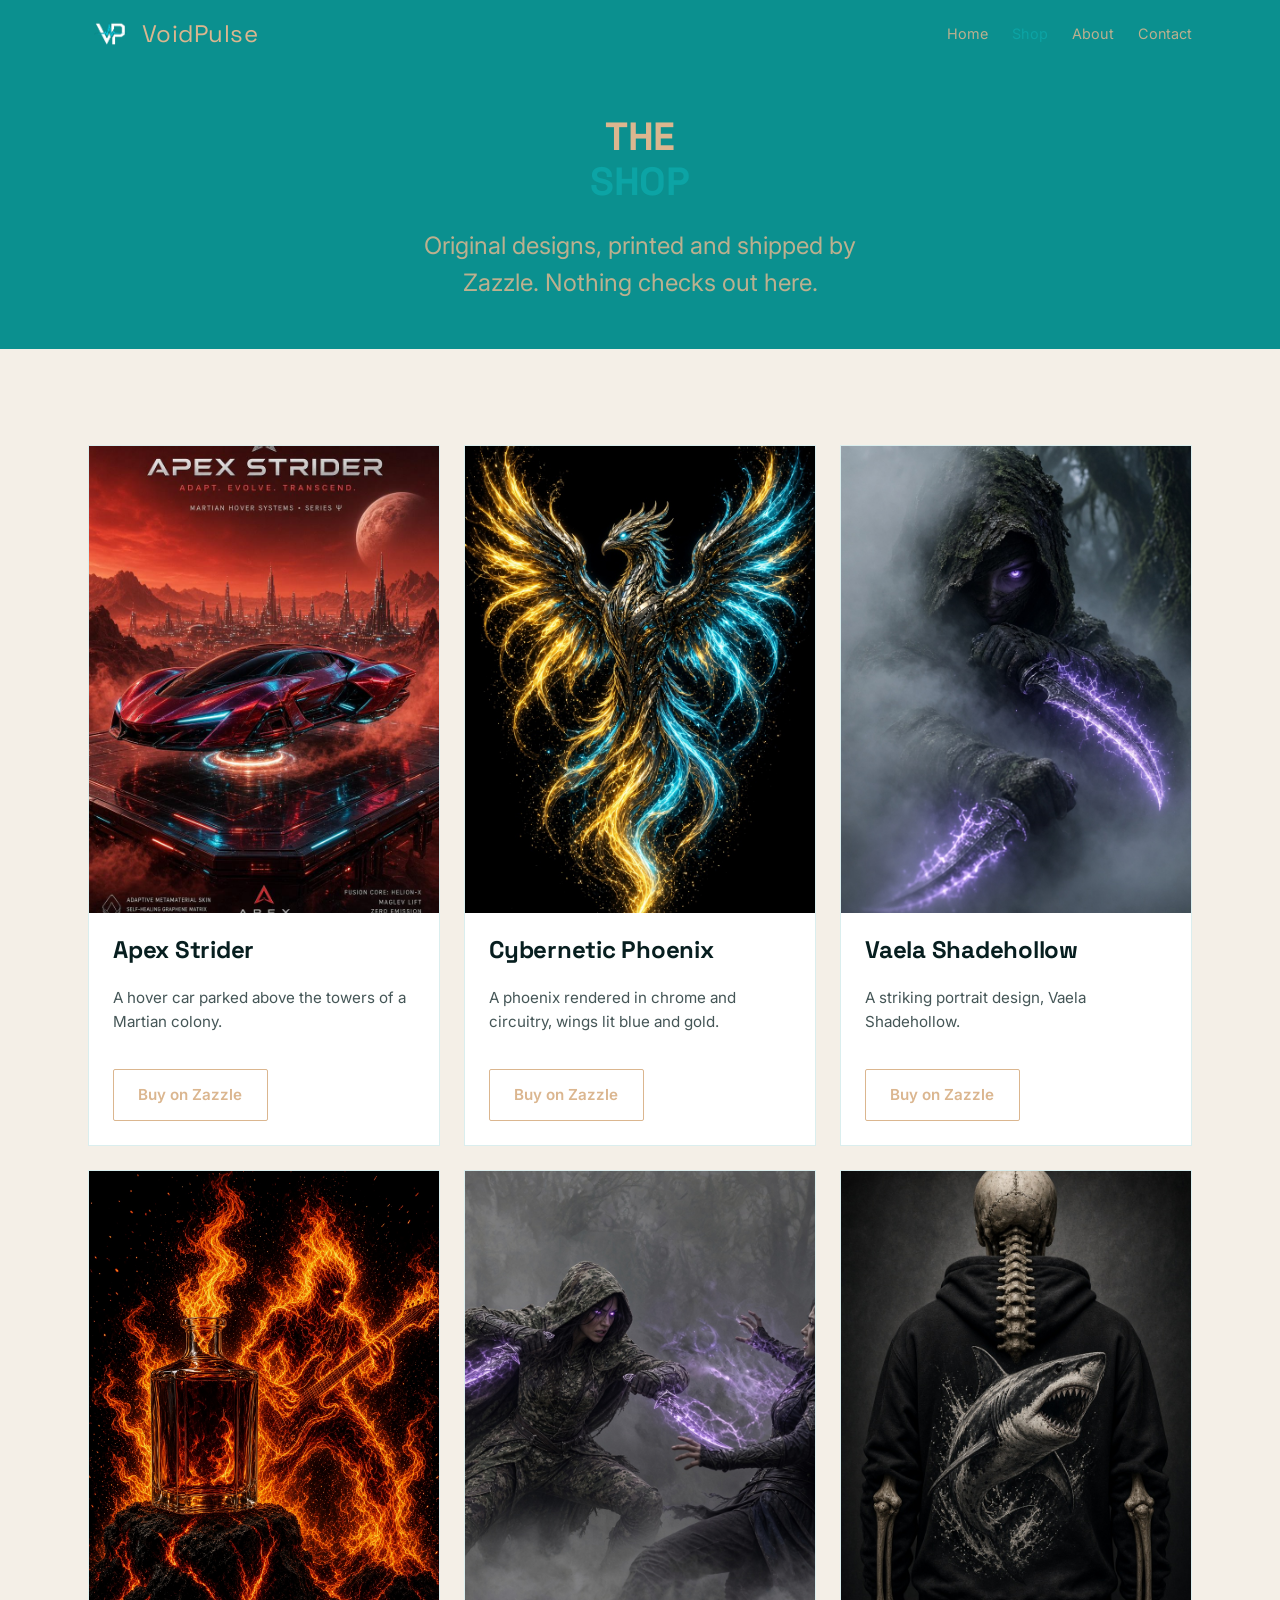
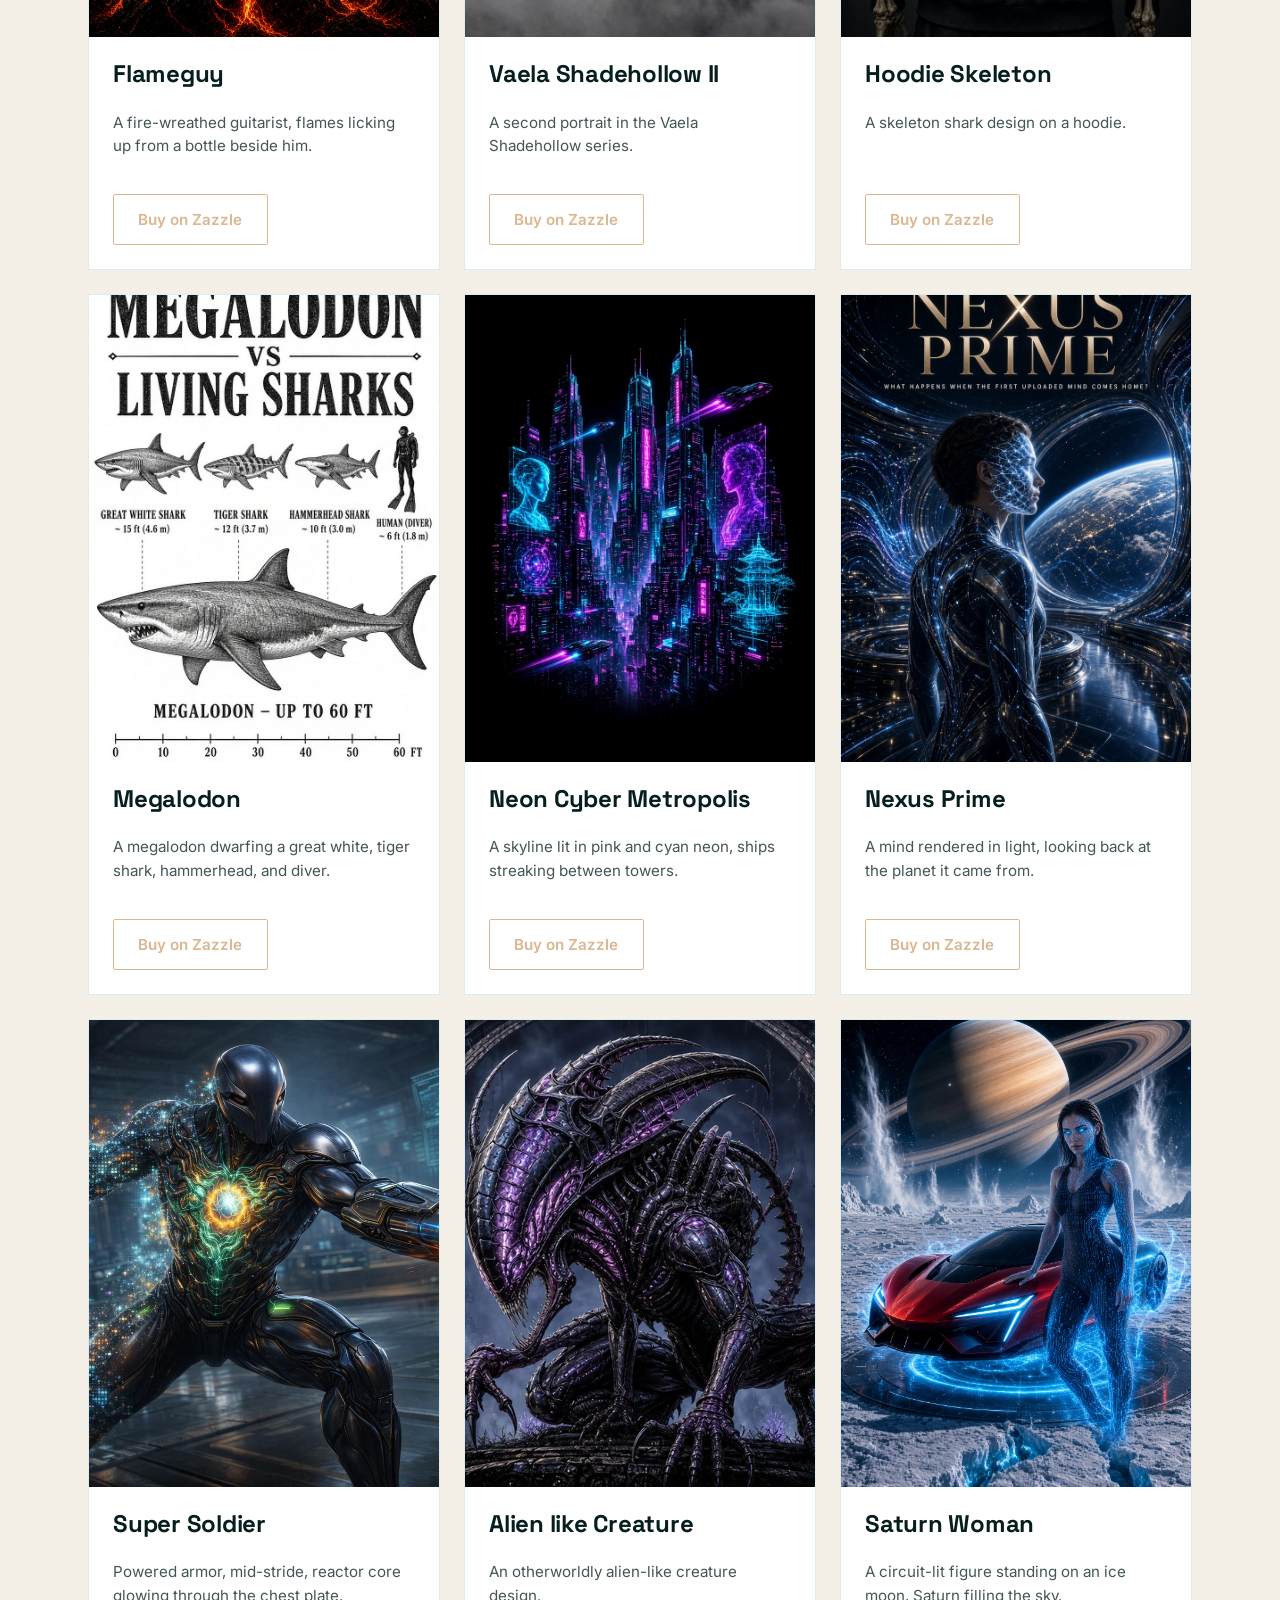
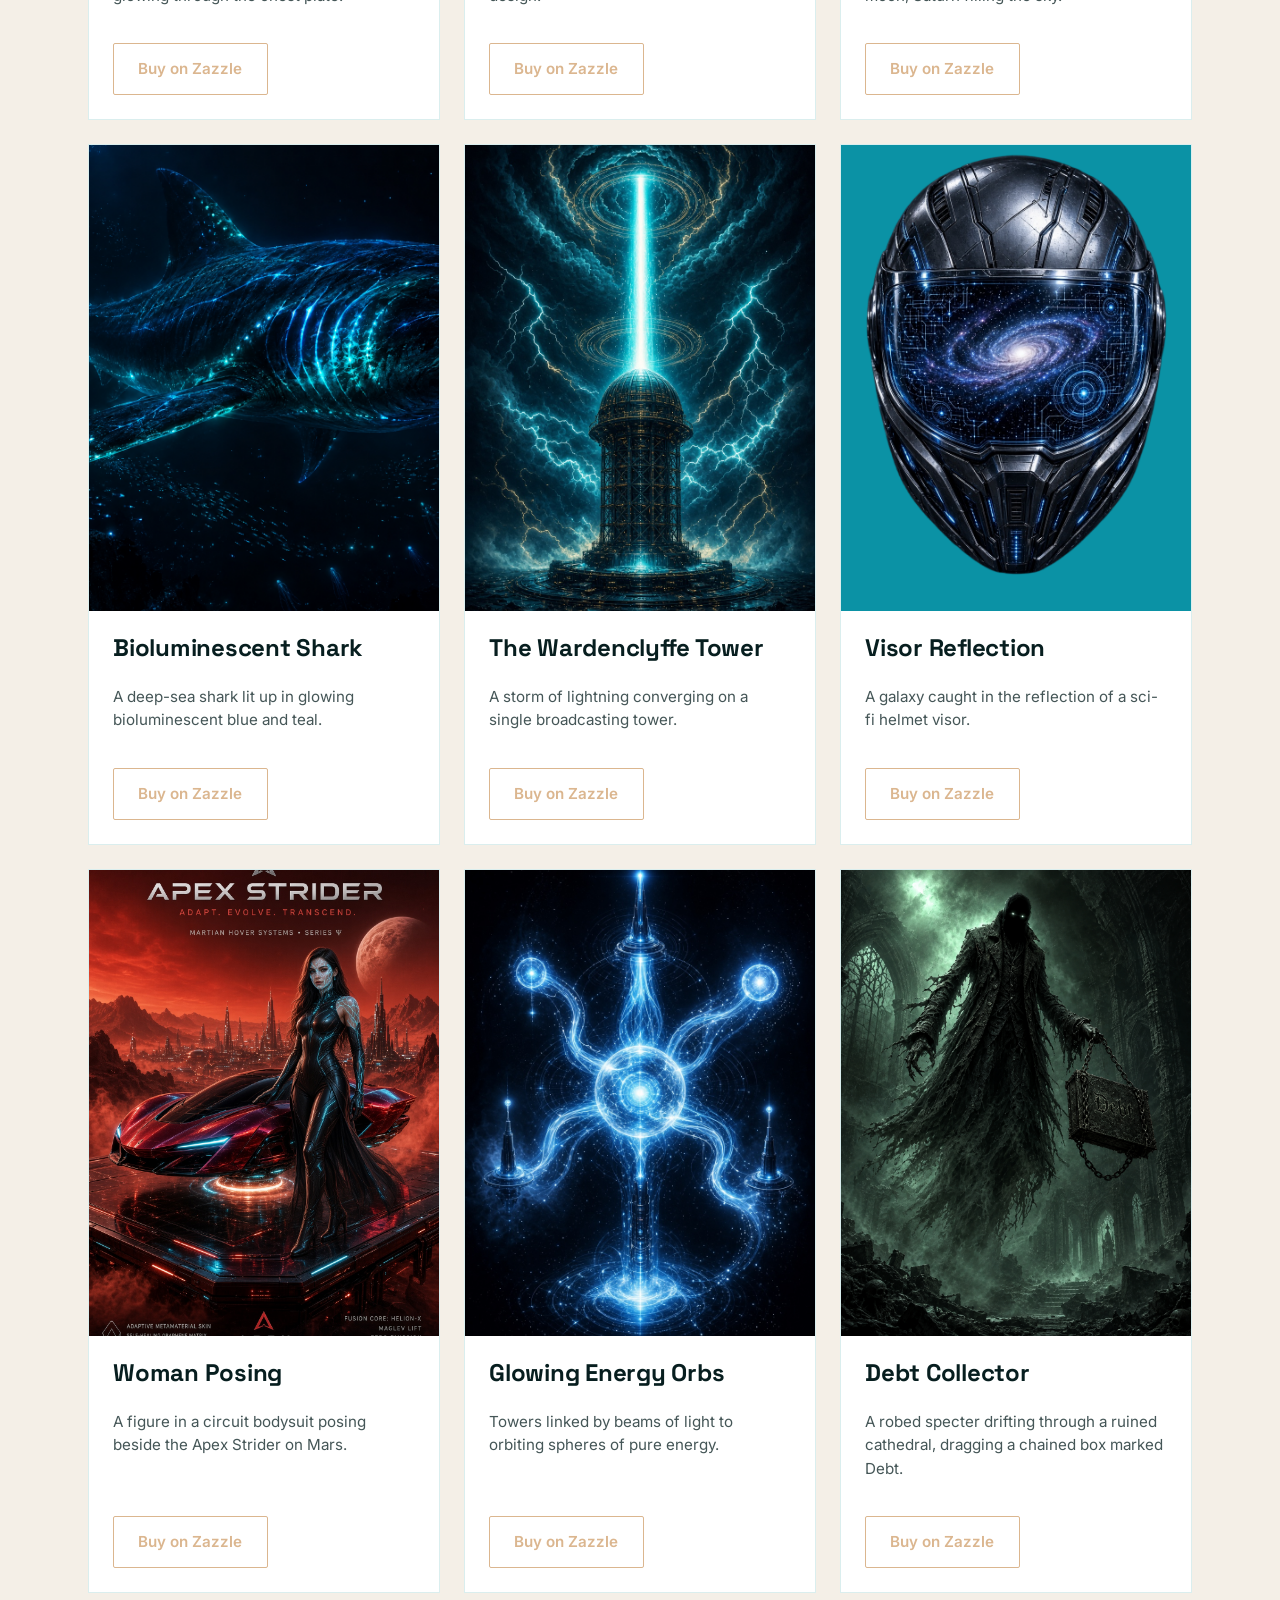
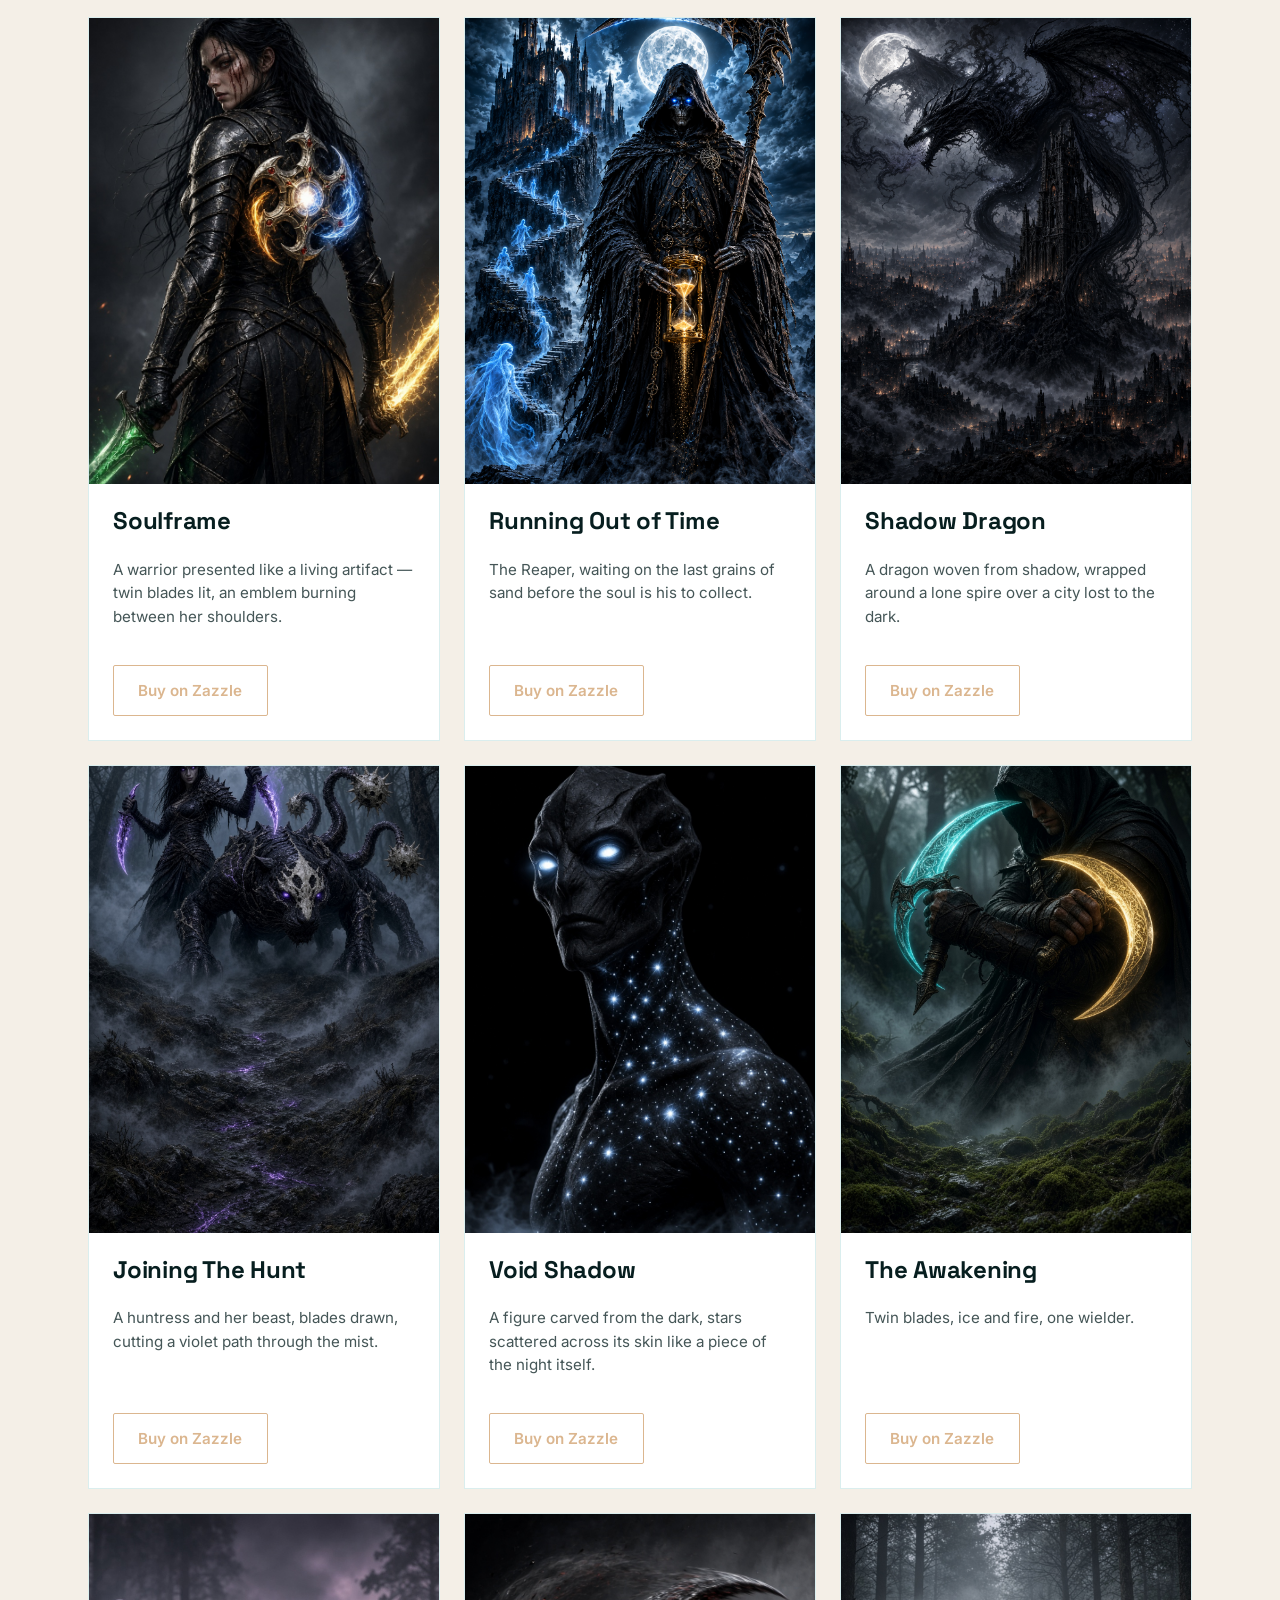
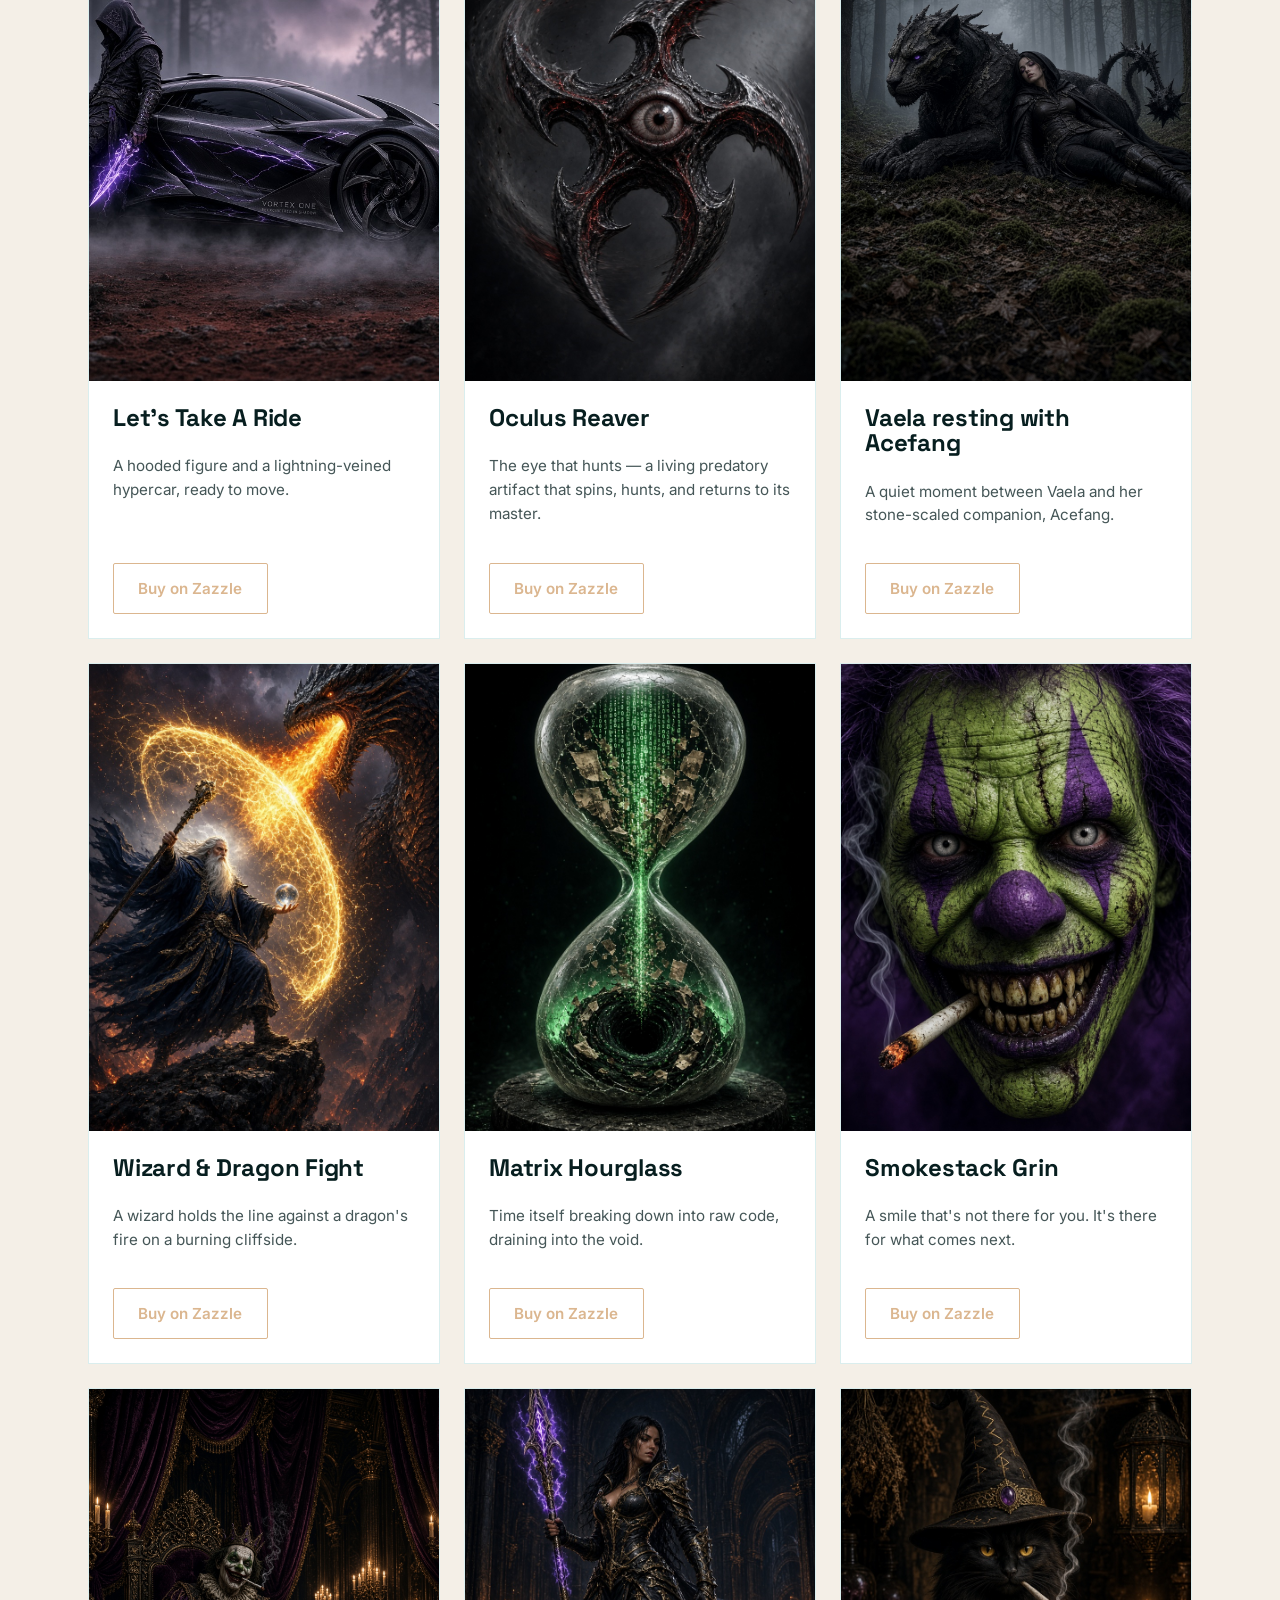
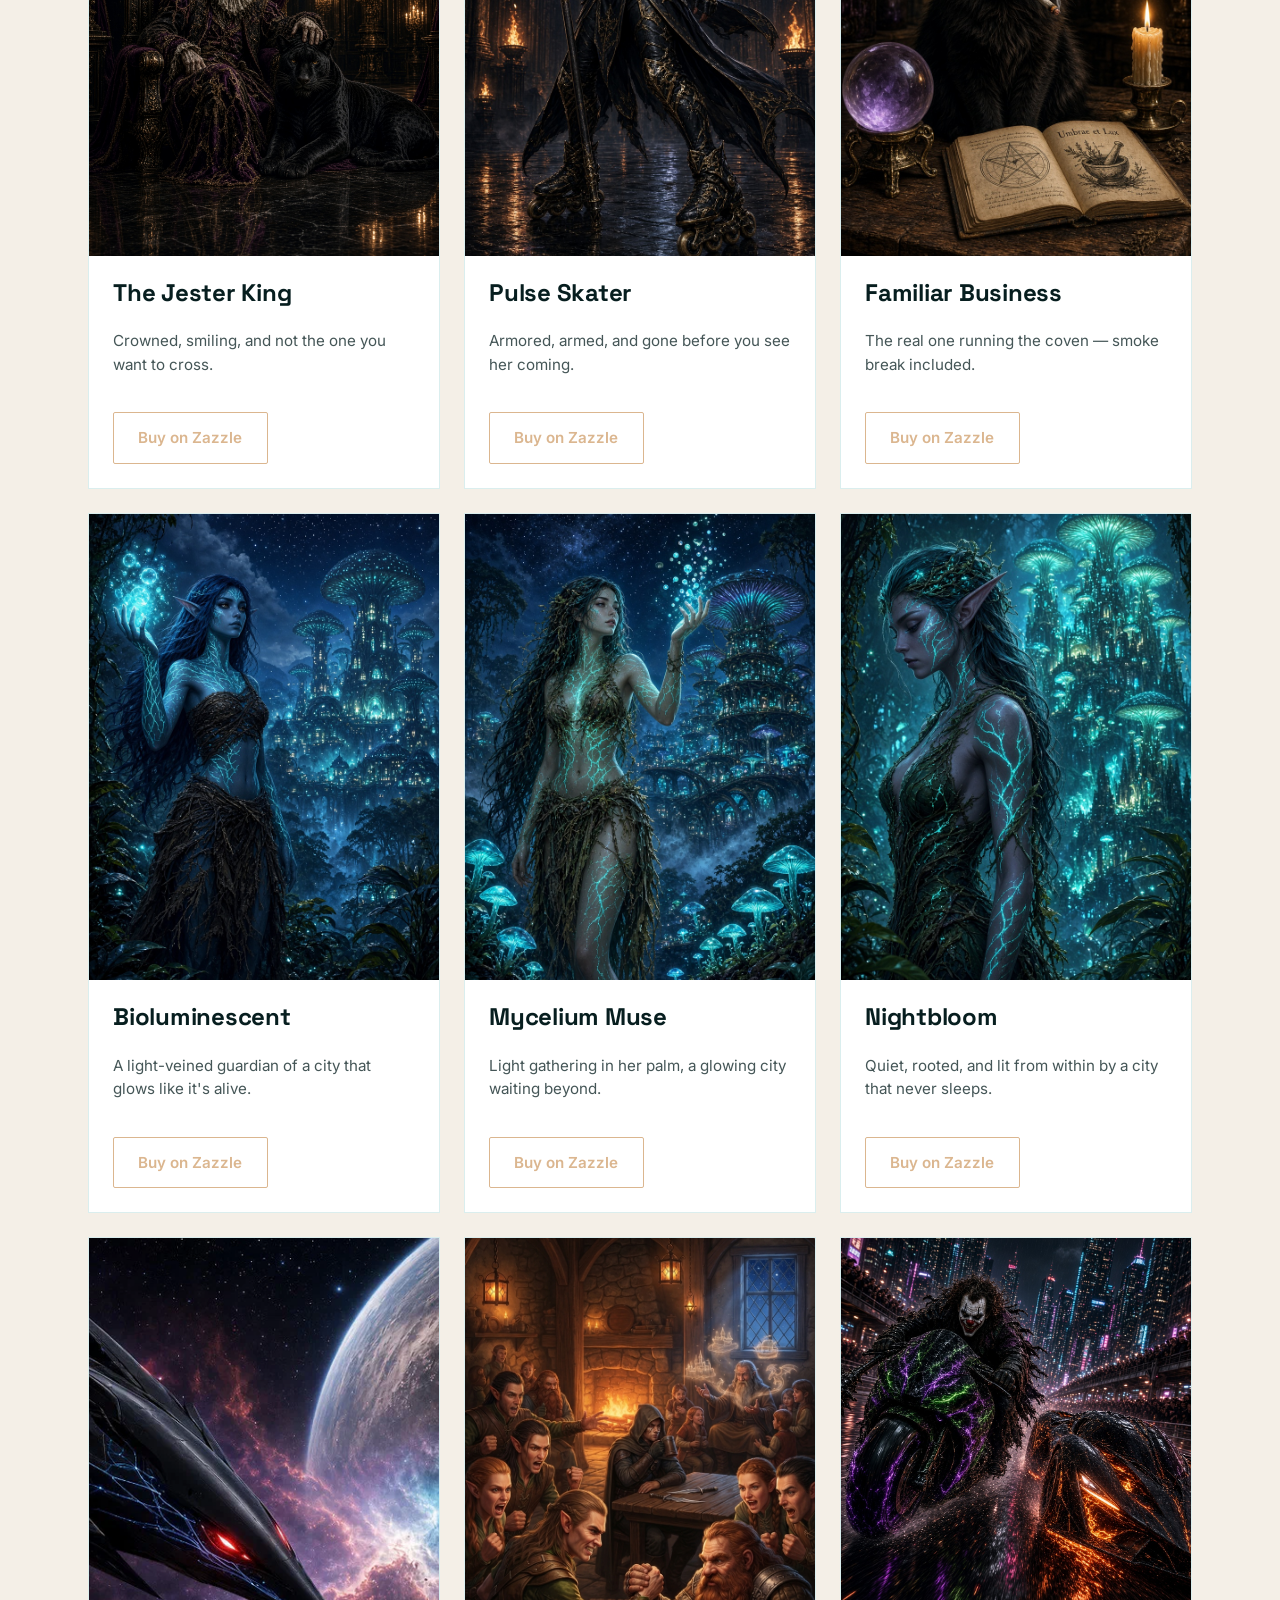
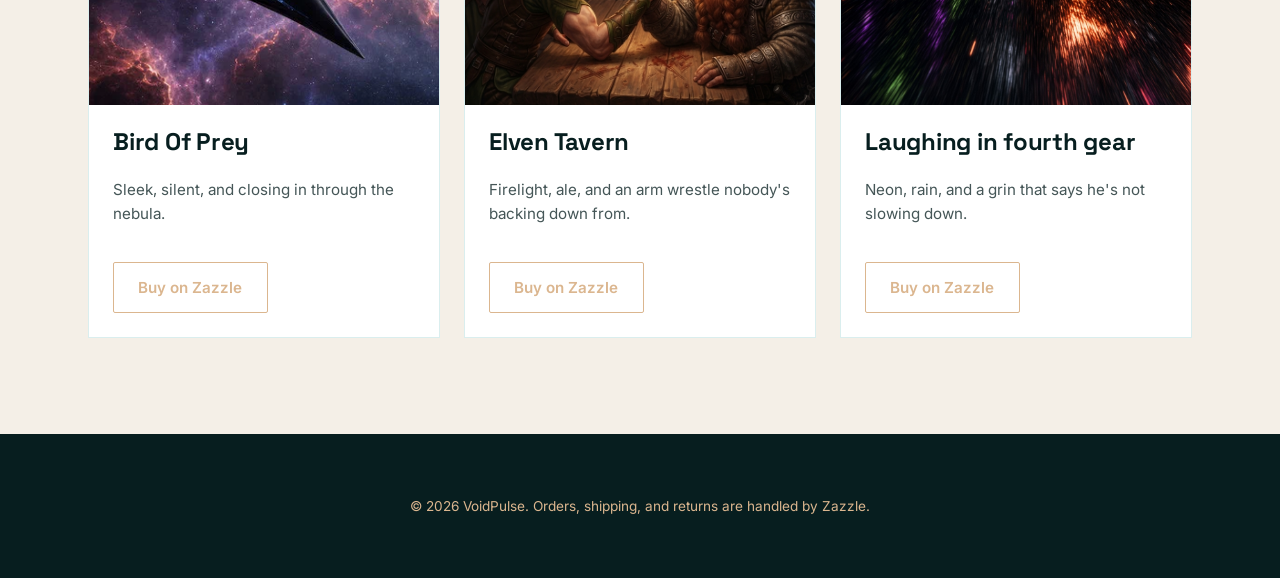
==== shop.html @ 7640ebc2 "Add files via upload" ====
<!DOCTYPE html>
<html lang="en">
<head>
<meta charset="UTF-8">
<meta name="viewport" content="width=device-width, initial-scale=1.0">
<title>Shop — VOIDPULSE</title>
<meta name="description" content="All original sci-fi T-shirt designs. Checkout happens on Zazzle.">
<link rel="preconnect" href="https://fonts.googleapis.com">
<link href="https://fonts.googleapis.com/css2?family=Space+Grotesk:wght@500;700&family=Inter:wght@400;600&display=swap" rel="stylesheet">
<link rel="stylesheet" href="styles.css">
</head>
<body>

<header class="site-header">
  <div class="container">
    <a href="index.html" class="brand">
      <img src="images/VoidPulseLogo.png" alt="VoidPulse logo" class="brand-logo">
      <span>VoidPulse</span>
    </a>
    <nav class="site-nav" aria-label="Main">
      <a href="index.html">Home</a>
      <a href="shop.html" aria-current="page">Shop</a>
      <a href="about.html">About</a>
      <a href="contact.html">Contact</a>
    </nav>
  </div>
</header>

<section class="hero" style="padding-block: var(--space-l);">
  <div class="container">
    <h1 class="hero-title" style="font-size: var(--step-2);">
      <span class="line-1">THE</span>
      <span class="line-2">SHOP</span>
    </h1>
    <p class="hero-subtitle">Original designs, printed and shipped by Zazzle. Nothing checks out here.</p>
  </div>
</section>

<section class="section">
  <div class="container">

    <div class="grid">

      <article class="card">
        <div class="card-image">
          <img src="images/Apex Strider.jpg" alt="Apex Strider hover car above a Martian city skyline">
        </div>
        <div class="card-body">
          <h3 class="card-title">Apex Strider</h3>
          <p class="card-desc">A hover car parked above the towers of a Martian colony.</p>
          <a class="btn btn-outline" href="https://www.zazzle.com/customizer?dz=66b5dbc6-7d6e-4a6e-a0aa-67b9a6550291&src=saved&rf=238796556743245903">Buy on Zazzle</a>
        </div>
      </article>

      <article class="card">
        <div class="card-image">
          <img src="images/Cybernetic Phoenix.jpg" alt="Armored blue and gold cybernetic phoenix with wings spread">
        </div>
        <div class="card-body">
          <h3 class="card-title">Cybernetic Phoenix</h3>
          <p class="card-desc">A phoenix rendered in chrome and circuitry, wings lit blue and gold.</p>
          <a class="btn btn-outline" href="https://www.zazzle.com/customizer?dz=dd947e30-6e22-44ac-b9cf-09953d5da17e&src=saved&rf=238796556743245903">Buy on Zazzle</a>
        </div>
      </article>

      <article class="card">
        <div class="card-image">
          <img src="images/Vaela Shadehollow.jpg" alt="Vaela Shadehollow portrait">
        </div>
        <div class="card-body">
          <h3 class="card-title">Vaela Shadehollow</h3>
          <p class="card-desc">A striking portrait design, Vaela Shadehollow.</p>
          <a class="btn btn-outline" href="https://www.zazzle.com/customizer?dz=7dee0db3-cae4-4f96-8c6a-f5a14640c36e&src=pdp&rf=238796556743245903">Buy on Zazzle</a>
        </div>
      </article>

      <article class="card">
        <div class="card-image">
          <img src="images/Flameguy.jpg" alt="Figure made of fire playing guitar beside a burning bottle">
        </div>
        <div class="card-body">
          <h3 class="card-title">Flameguy</h3>
          <p class="card-desc">A fire-wreathed guitarist, flames licking up from a bottle beside him.</p>
          <a class="btn btn-outline" href="https://www.zazzle.com/customizer?dz=3c30dfec-7425-4658-9116-f6c2ce15f03e&src=saved&rf=238796556743245903">Buy on Zazzle</a>
        </div>
      </article>

      <article class="card">
        <div class="card-image">
          <img src="images/fightingmist.png" alt="Vaela Shadehollow II portrait">
        </div>
        <div class="card-body">
          <h3 class="card-title">Vaela Shadehollow II</h3>
          <p class="card-desc">A second portrait in the Vaela Shadehollow series.</p>
          <a class="btn btn-outline" href="https://www.zazzle.com/customizer?dz=fc6a7291-3dc5-4545-8d28-76ed006b270e&src=saved&rf=238796556743245903">Buy on Zazzle</a>
        </div>
      </article>

      <article class="card">
        <div class="card-image">
          <img src="images/Skeleton Shark Hoddie.jpg" alt="Skeleton shark hoodie design">
        </div>
        <div class="card-body">
          <h3 class="card-title">Hoodie Skeleton</h3>
          <p class="card-desc">A skeleton shark design on a hoodie.</p>
          <a class="btn btn-outline" href="https://www.zazzle.com/customizer?dz=9e66be1f-23f9-4369-969e-0a2e88548497&src=pdp&rf=238796556743245903">Buy on Zazzle</a>
        </div>
      </article>

      <article class="card">
        <div class="card-image">
          <img src="images/Megalodon.jpg" alt="Size comparison chart of a megalodon against living sharks">
        </div>
        <div class="card-body">
          <h3 class="card-title">Megalodon</h3>
          <p class="card-desc">A megalodon dwarfing a great white, tiger shark, hammerhead, and diver.</p>
          <a class="btn btn-outline" href="https://www.zazzle.com/customizer?dz=901de73e-a8d5-4e9e-b0f3-62ce7732bb62&src=saved&rf=238796556743245903">Buy on Zazzle</a>
        </div>
      </article>

      <article class="card">
        <div class="card-image">
          <img src="images/Neon Cyber Metropolis.jpg" alt="Neon pink and cyan cyberpunk city skyline">
        </div>
        <div class="card-body">
          <h3 class="card-title">Neon Cyber Metropolis</h3>
          <p class="card-desc">A skyline lit in pink and cyan neon, ships streaking between towers.</p>
          <a class="btn btn-outline" href="https://www.zazzle.com/customizer?dz=50059666-5a61-4813-aea9-6a4667152f17&src=saved&rf=238796556743245903">Buy on Zazzle</a>
        </div>
      </article>

      <article class="card">
        <div class="card-image">
          <img src="images/Nexus Prime 2.jpg" alt="Figure with a networked digital face beside a view of Earth">
        </div>
        <div class="card-body">
          <h3 class="card-title">Nexus Prime</h3>
          <p class="card-desc">A mind rendered in light, looking back at the planet it came from.</p>
          <a class="btn btn-outline" href="https://www.zazzle.com/customizer?dz=e19ce2fc-4ca7-4042-9da8-b2f8183109c5&src=saved&rf=238796556743245903">Buy on Zazzle</a>
        </div>
      </article>

      <article class="card">
        <div class="card-image">
          <img src="images/project_phoenix_combat_stance.png" alt="Armored super soldier figure in a combat stance">
        </div>
        <div class="card-body">
          <h3 class="card-title">Super Soldier</h3>
          <p class="card-desc">Powered armor, mid-stride, reactor core glowing through the chest plate.</p>
          <a class="btn btn-outline" href="https://www.zazzle.com/customizer?dz=8b301f84-1c85-47db-b6fa-e6407ddb3f62&src=saved&rf=238796556743245903">Buy on Zazzle</a>
        </div>
      </article>

      <article class="card">
        <div class="card-image">
          <img src="images/Alienlikecreature.png" alt="Alien-like creature design">
        </div>
        <div class="card-body">
          <h3 class="card-title">Alien like Creature</h3>
          <p class="card-desc">An otherworldly alien-like creature design.</p>
          <a class="btn btn-outline" href="https://www.zazzle.com/customizer?dz=165d2150-4c70-4669-9762-ed34dbae30f6&src=saved&rf=238796556743245903">Buy on Zazzle</a>
        </div>
      </article>

      <article class="card">
        <div class="card-image">
          <img src="images/Saturnwoman.jpg" alt="Circuit-skinned woman standing beside a car with Saturn overhead">
        </div>
        <div class="card-body">
          <h3 class="card-title">Saturn Woman</h3>
          <p class="card-desc">A circuit-lit figure standing on an ice moon, Saturn filling the sky.</p>
          <a class="btn btn-outline" href="https://www.zazzle.com/customizer?dz=2e33ed5c-c0d2-4c55-b95e-d6f291d2fdd3&src=saved&rf=238796556743245903">Buy on Zazzle</a>
        </div>
      </article>

      <article class="card">
        <div class="card-image">
          <img src="images/bioluminescent shark.png" alt="Bioluminescent shark glowing blue and teal underwater">
        </div>
        <div class="card-body">
          <h3 class="card-title">Bioluminescent Shark</h3>
          <p class="card-desc">A deep-sea shark lit up in glowing bioluminescent blue and teal.</p>
          <a class="btn btn-outline" href="https://www.zazzle.com/customizer?dz=41053675-4051-4fb5-bc52-8f8e8fbe6cd1&src=saved&rf=238796556743245903">Buy on Zazzle</a>
        </div>
      </article>

      <article class="card">
        <div class="card-image">
          <img src="images/The Wardenclyffe Tower.jpg" alt="Lightning striking a glowing transmission tower">
        </div>
        <div class="card-body">
          <h3 class="card-title">The Wardenclyffe Tower</h3>
          <p class="card-desc">A storm of lightning converging on a single broadcasting tower.</p>
          <a class="btn btn-outline" href="https://www.zazzle.com/customizer?dz=774452b8-c860-423c-8766-dccebfbf9162&src=saved&rf=238796556743245903">Buy on Zazzle</a>
        </div>
      </article>

      <article class="card">
        <div class="card-image">
          <img src="images/ElevenLabs_image_background-removal_Remove the back_2026-09-09T22_53_39.png" alt="Helmet visor reflecting a spiral galaxy">
        </div>
        <div class="card-body">
          <h3 class="card-title">Visor Reflection</h3>
          <p class="card-desc">A galaxy caught in the reflection of a sci-fi helmet visor.</p>
          <a class="btn btn-outline" href="https://www.zazzle.com/customizer?dz=7c727398-75f5-4c4b-94c2-5afc2198a84a&src=saved&rf=238796556743245903">Buy on Zazzle</a>
        </div>
      </article>

      <article class="card">
        <div class="card-image">
          <img src="images/Woman posing.jpg" alt="Woman in circuit bodysuit posing in front of a hover car">
        </div>
        <div class="card-body">
          <h3 class="card-title">Woman Posing</h3>
          <p class="card-desc">A figure in a circuit bodysuit posing beside the Apex Strider on Mars.</p>
          <a class="btn btn-outline" href="https://www.zazzle.com/customizer?dz=cb80b6b8-ae36-4607-80b8-d1bfa078bfd8&src=saved&rf=238796556743245903">Buy on Zazzle</a>
        </div>
      </article>

      <article class="card">
        <div class="card-image">
          <img src="images/Glowing energy orbs and transmission towers linked by beams of light.jpg" alt="Glowing blue energy orbs linked to transmission towers by beams of light">
        </div>
        <div class="card-body">
          <h3 class="card-title">Glowing Energy Orbs</h3>
          <p class="card-desc">Towers linked by beams of light to orbiting spheres of pure energy.</p>
          <a class="btn btn-outline" href="https://www.zazzle.com/customizer?dz=f6b81ce0-0309-4ed4-833d-11df8950d9ca&src=saved&rf=238796556743245903">Buy on Zazzle</a>
        </div>
      </article>

      <article class="card">
        <div class="card-image">
          <img src="images/Debt Collector.png" alt="Hooded specter with glowing eyes carrying a chained box labeled Debt through a ruined cathedral">
        </div>
        <div class="card-body">
          <h3 class="card-title">Debt Collector</h3>
          <p class="card-desc">A robed specter drifting through a ruined cathedral, dragging a chained box marked Debt.</p>
          <a class="btn btn-outline" href="https://www.zazzle.com/customizer?dz=856760a2-fa71-4e6d-9430-be3e758eee3a&src=saved&rf=238796556743245903">Buy on Zazzle</a>
        </div>
      </article>

      <article class="card">
        <div class="card-image">
          <img src="images/secondpose.jpg" alt="Armored warrior glancing back over her shoulder, dual glowing swords drawn, a radiant emblem set into her armor">
        </div>
        <div class="card-body">
          <h3 class="card-title">Soulframe</h3>
          <p class="card-desc">A warrior presented like a living artifact — twin blades lit, an emblem burning between her shoulders.</p>
          <a class="btn btn-outline" href="https://www.zazzle.com/customizer?dz=1b916842-1fad-4641-bfcc-27a692d79e37&src=saved&rf=238796556743245903">Buy on Zazzle</a>
        </div>
      </article>

      <article class="card">
        <div class="card-image">
          <img src="images/timeisrunningout.png" alt="Hooded Grim Reaper holding a scythe aloft and a glowing hourglass, standing before a cliffside castle with spirits climbing a stairway under a full moon">
        </div>
        <div class="card-body">
          <h3 class="card-title">Running Out of Time</h3>
          <p class="card-desc">The Reaper, waiting on the last grains of sand before the soul is his to collect.</p>
          <a class="btn btn-outline" href="https://www.zazzle.com/customizer?dz=c1d589ab-2d92-4558-8834-d09c2d8764f8&src=saved&rf=238796556743245903">Buy on Zazzle</a>
        </div>
      </article>

      <article class="card">
        <div class="card-image">
          <img src="images/shadowdragonenlarged.png" alt="Massive shadow dragon coiled around a gothic spire above a moonlit ruined city">
        </div>
        <div class="card-body">
          <h3 class="card-title">Shadow Dragon</h3>
          <p class="card-desc">A dragon woven from shadow, wrapped around a lone spire over a city lost to the dark.</p>
          <a class="btn btn-outline" href="https://www.zazzle.com/shadow_dragon_t_shirt-256270844872039826?rf=238796556743245903">Buy on Zazzle</a>
        </div>
      </article>

      <article class="card">
        <div class="card-image">
          <img src="images/Gloamkinenlarged.jpg" alt="Armored woman with glowing purple daggers standing beside a massive bone-masked beast in a misty forest">
        </div>
        <div class="card-body">
          <h3 class="card-title">Joining The Hunt</h3>
          <p class="card-desc">A huntress and her beast, blades drawn, cutting a violet path through the mist.</p>
          <a class="btn btn-outline" href="https://www.zazzle.com/joining_the_hunt_t_shirt-256195255828013365?rf=238796556743245903">Buy on Zazzle</a>
        </div>
      </article>

      <article class="card">
        <div class="card-image">
          <img src="images/Voidshadow.png" alt="Dark alien figure with glowing white eyes and a starfield of light scattered across its skin">
        </div>
        <div class="card-body">
          <h3 class="card-title">Void Shadow</h3>
          <p class="card-desc">A figure carved from the dark, stars scattered across its skin like a piece of the night itself.</p>
          <a class="btn btn-outline" href="https://www.zazzle.com/customizer?dz=fe1c71b0-cfe4-4254-91e3-6da5110356ec&src=saved&rf=238796556743245903">Buy on Zazzle</a>
        </div>
      </article>

      <article class="card">
        <div class="card-image">
          <img src="images/awakenblades.jpg" alt="Hooded figure wielding a glowing teal crescent blade and a glowing gold crescent blade">
        </div>
        <div class="card-body">
          <h3 class="card-title">The Awakening</h3>
          <p class="card-desc">Twin blades, ice and fire, one wielder.</p>
          <a class="btn btn-outline" href="https://www.zazzle.com/customizer?dz=36ed0cd2-d6d6-4667-b86f-43f26db6c0e9&src=saved&rf=238796556743245903">Buy on Zazzle</a>
        </div>
      </article>

      <article class="card">
        <div class="card-image">
          <img src="images/DaggerCar.jpg" alt="Hooded figure with a glowing purple dagger leaning against a black armored hypercar crackling with purple lightning">
        </div>
        <div class="card-body">
          <h3 class="card-title">Let's Take A Ride</h3>
          <p class="card-desc">A hooded figure and a lightning-veined hypercar, ready to move.</p>
          <a class="btn btn-outline" href="https://www.zazzle.com/customizer?dz=8f23d489-5275-4424-9e76-9687cef02c2d&src=pdp&rf=238796556743245903">Buy on Zazzle</a>
        </div>
      </article>

      <article class="card">
        <div class="card-image">
          <img src="images/livingthrowingstar.jpg" alt="Four-bladed obsidian throwing star with a living eye at its center">
        </div>
        <div class="card-body">
          <h3 class="card-title">Oculus Reaver</h3>
          <p class="card-desc">The eye that hunts — a living predatory artifact that spins, hunts, and returns to its master.</p>
          <a class="btn btn-outline" href="https://www.zazzle.com/customizer?dz=2fad1ceb-bd9e-4a87-96a4-5991605b7cc2&src=saved&rf=238796556743245903">Buy on Zazzle</a>
        </div>
      </article>

      <article class="card">
        <div class="card-image">
          <img src="images/obsidian2.jpg" alt="Hooded woman resting against a stone-armored panther with a spiked tail in a misty forest">
        </div>
        <div class="card-body">
          <h3 class="card-title">Vaela resting with Acefang</h3>
          <p class="card-desc">A quiet moment between Vaela and her stone-scaled companion, Acefang.</p>
          <a class="btn btn-outline" href="https://www.zazzle.com/customizer?dz=059e81f4-f0de-4fcf-8560-e0be183dc8ea&src=pdp&rf=238796556743245903">Buy on Zazzle</a>
        </div>
      </article>

      <article class="card">
        <div class="card-image">
          <img src="images/wizardblockingflame.png" alt="Wizard on a cliff blocking a dragon's fire breath with a glowing golden shield">
        </div>
        <div class="card-body">
          <h3 class="card-title">Wizard & Dragon Fight</h3>
          <p class="card-desc">A wizard holds the line against a dragon's fire on a burning cliffside.</p>
          <a class="btn btn-outline" href="https://www.zazzle.com/customizer?dz=26ef934b-e71f-46b9-a62f-114d1df1dbf5&src=saved&rf=238796556743245903">Buy on Zazzle</a>
        </div>
      </article>

      <article class="card">
        <div class="card-image">
          <img src="images/MatrixHourglass.jpg" alt="Cracked hourglass with green digital code falling through a black void at its center">
        </div>
        <div class="card-body">
          <h3 class="card-title">Matrix Hourglass</h3>
          <p class="card-desc">Time itself breaking down into raw code, draining into the void.</p>
          <a class="btn btn-outline" href="https://www.zazzle.com/customizer?dz=41b43c06-f687-434b-93a3-45ba504e6aa0&src=saved&rf=238796556743245903">Buy on Zazzle</a>
        </div>
      </article>

      <article class="card">
        <div class="card-image">
          <img src="images/jokerclown4.jpg" alt="Menacing green-faced clown with purple diamond makeup and a lit cigarette">
        </div>
        <div class="card-body">
          <h3 class="card-title">Smokestack Grin</h3>
          <p class="card-desc">A smile that's not there for you. It's there for what comes next.</p>
          <a class="btn btn-outline" href="https://www.zazzle.com/customizer?dz=37240041-6a28-40cf-af01-5a81f969a10a&src=saved&rf=238796556743245903">Buy on Zazzle</a>
        </div>
      </article>

      <article class="card">
        <div class="card-image">
          <img src="images/clownonthrone.jpg" alt="Crowned clown smoking a cigarette on a velvet throne beside a black panther">
        </div>
        <div class="card-body">
          <h3 class="card-title">The Jester King</h3>
          <p class="card-desc">Crowned, smiling, and not the one you want to cross.</p>
          <a class="btn btn-outline" href="https://www.zazzle.com/customizer?dz=c9cc22cb-4a4a-4522-bda3-fe8fad447c20&src=saved&rf=238796556743245903">Buy on Zazzle</a>
        </div>
      </article>

      <article class="card">
        <div class="card-image">
          <img src="images/rollergirl.jpg" alt="Armored woman on roller skates wielding a lightning-charged spear in a dark cathedral">
        </div>
        <div class="card-body">
          <h3 class="card-title">Pulse Skater</h3>
          <p class="card-desc">Armored, armed, and gone before you see her coming.</p>
          <a class="btn btn-outline" href="https://www.zazzle.com/customizer?dz=50104936-6324-46ed-b9d2-984cacbd44b7&src=saved&rf=238796556743245903">Buy on Zazzle</a>
        </div>
      </article>

      <article class="card">
        <div class="card-image">
          <img src="images/Wizardcatsmoking.jpg" alt="Black cat in a witch's hat smoking a cigarette beside a crystal ball and spellbook">
        </div>
        <div class="card-body">
          <h3 class="card-title">Familiar Business</h3>
          <p class="card-desc">The real one running the coven — smoke break included.</p>
          <a class="btn btn-outline" href="https://www.zazzle.com/customizer?dz=509f5031-8bc4-459b-9f28-eb55e0cc9a75&src=saved&rf=238796556743245903">Buy on Zazzle</a>
        </div>
      </article>

      <article class="card">
        <div class="card-image">
          <img src="images/mushroom_city_.jpg" alt="Glowing blue elf with luminescent veins standing before a bioluminescent mushroom city at night">
        </div>
        <div class="card-body">
          <h3 class="card-title">Bioluminescent</h3>
          <p class="card-desc">A light-veined guardian of a city that glows like it's alive.</p>
          <a class="btn btn-outline" href="https://www.zazzle.com/customizer?dz=e45f8f36-5ab2-4000-922e-ecb73ce2b766&src=saved&rf=238796556743245903">Buy on Zazzle</a>
        </div>
      </article>

      <article class="card">
        <div class="card-image">
          <img src="images/mushroom_city_2.jpg" alt="Glowing vine-veined forest woman conjuring light orbs before a bioluminescent mushroom city">
        </div>
        <div class="card-body">
          <h3 class="card-title">Mycelium Muse</h3>
          <p class="card-desc">Light gathering in her palm, a glowing city waiting beyond.</p>
          <a class="btn btn-outline" href="https://www.zazzle.com/customizer?dz=44f30aa2-19b8-4cd7-82cf-1bc516dc4257&src=saved&rf=238796556743245903">Buy on Zazzle</a>
        </div>
      </article>

      <article class="card">
        <div class="card-image">
          <img src="images/mushroom_city_3.jpg" alt="Elf with glowing vine veins and a leafy crown in profile before a towering bioluminescent mushroom city">
        </div>
        <div class="card-body">
          <h3 class="card-title">Nightbloom</h3>
          <p class="card-desc">Quiet, rooted, and lit from within by a city that never sleeps.</p>
          <a class="btn btn-outline" href="https://www.zazzle.com/customizer?dz=1ef5ea64-e751-4998-a351-a4d94a93709e&src=saved&rf=238796556743245903">Buy on Zazzle</a>
        </div>
      </article>

      <article class="card">
        <div class="card-image">
          <img src="images/birdofprey5.PNG" alt="Sharp black bird-like starship with glowing red eye and blue circuitry, hovering near a nebula and planet">
        </div>
        <div class="card-body">
          <h3 class="card-title">Bird Of Prey</h3>
          <p class="card-desc">Sleek, silent, and closing in through the nebula.</p>
          <a class="btn btn-outline" href="https://www.zazzle.com/customizer?dz=205dc761-49ae-4c7a-91cb-3b6bd17d8a29&src=saved&rf=238796556743245903">Buy on Zazzle</a>
        </div>
      </article>

      <article class="card">
        <div class="card-image">
          <img src="images/ElvenTavern2.jpg" alt="Elf and dwarf arm wrestling in a crowded fantasy tavern while an old wizard conjures glowing illusions">
        </div>
        <div class="card-body">
          <h3 class="card-title">Elven Tavern</h3>
          <p class="card-desc">Firelight, ale, and an arm wrestle nobody's backing down from.</p>
          <a class="btn btn-outline" href="https://www.zazzle.com/customizer?dz=3b4beac0-1932-40ff-91bd-8769b8d9823a&src=saved&rf=238796556743245903">Buy on Zazzle</a>
        </div>
      </article>

      <article class="card">
        <div class="card-image">
          <img src="images/motorcycleclownportrait.jpg" alt="Wild-haired clown riding a lightning-veined motorcycle through a neon-lit rainy city at night">
        </div>
        <div class="card-body">
          <h3 class="card-title">Laughing in fourth gear</h3>
          <p class="card-desc">Neon, rain, and a grin that says he's not slowing down.</p>
          <a class="btn btn-outline" href="https://www.zazzle.com/customizer?dz=a0761204-7e4e-44d9-8191-0ea40bdef028&src=saved&rf=238796556743245903">Buy on Zazzle</a>
        </div>
      </article>

    </div>
  </div>
</section>

<footer class="site-footer">
  <div class="container">
    <p>&copy; 2026 VoidPulse. Orders, shipping, and returns are handled by Zazzle.</p>
  </div>
</footer>

</body>
</html>
---- styles.css ----
/* ==========================================================================
   VOIDPULSE — shared styles
   Palette is fixed per brief — do not introduce other hex values.
   ========================================================================== */

:root {
  /* ---- Palette (from Mark's palette screenshot — exact hexes, do not change) ---- */
  --teal-deep: #0B92A5;   /* background / header, variant A */
  --teal-dark: #0B908F;   /* background / header, variant B */
  --teal-bright: #0CA4A5; /* accents, hover, links */
  --sand: #DBB68F;        /* headlines / light text on dark */
  --clay: #BB7E5D;        /* buttons / secondary accent */

  --ink: #071E1F;         /* near-black derived from teal-dark, for body copy on light */
  --paper: #F4EFE7;       /* light section background, warmed off-white to sit with sand/clay */

  /* ---- Type scale ---- */
  --font-display: "Space Grotesk", "Arial Narrow", sans-serif;
  --font-body: "Inter", system-ui, sans-serif;

  --step-0: clamp(1rem, 0.95rem + 0.3vw, 1.125rem);
  --step-1: clamp(1.25rem, 1.15rem + 0.5vw, 1.5rem);
  --step-2: clamp(1.75rem, 1.5rem + 1.2vw, 2.5rem);
  --step-3: clamp(2.5rem, 2rem + 2.5vw, 4.5rem);

  --space-s: 0.75rem;
  --space-m: 1.5rem;
  --space-l: 3rem;
  --space-xl: 6rem;

  --max-width: 72rem;
}

* { box-sizing: border-box; }

html { scroll-behavior: smooth; }

@media (prefers-reduced-motion: reduce) {
  html { scroll-behavior: auto; }
  * { animation-duration: 0.01ms !important; transition-duration: 0.01ms !important; }
}

body {
  margin: 0;
  font-family: var(--font-body);
  font-size: var(--step-0);
  line-height: 1.55;
  color: var(--ink);
  background: var(--paper);
}

img { max-width: 100%; display: block; }

a {
  color: var(--teal-dark);
  text-decoration-thickness: 1px;
  text-underline-offset: 3px;
}
a:hover { color: var(--teal-bright); }

a:focus-visible,
button:focus-visible {
  outline: 2px solid var(--teal-bright);
  outline-offset: 3px;
}

h1, h2, h3 {
  font-family: var(--font-display);
  margin: 0;
  line-height: 1.05;
  letter-spacing: -0.01em;
}

.container {
  max-width: var(--max-width);
  margin-inline: auto;
  padding-inline: var(--space-m);
}

/* ---- Site header: sparse corners, not a fat menu ---- */
.site-header {
  background: var(--teal-dark);
  color: var(--sand);
  padding: var(--space-s) var(--space-m);
}

.site-header .container {
  display: flex;
  align-items: center;
  justify-content: space-between;
  gap: var(--space-m);
  flex-wrap: wrap;
}

.brand {
  display: inline-flex;
  align-items: center;
  gap: 0.6em;
  font-family: var(--font-display);
  font-size: var(--step-1);
  color: var(--sand);
  text-decoration: none;
  letter-spacing: 0.02em;
}
.brand:hover { color: var(--teal-bright); }

.brand-logo {
  height: 28px;
  width: auto;
  display: block;
}

.site-nav {
  display: flex;
  gap: var(--space-m);
}

.site-nav a {
  color: var(--sand);
  font-size: 0.9rem;
  text-decoration: none;
  opacity: 0.85;
}
.site-nav a:hover,
.site-nav a[aria-current="page"] {
  opacity: 1;
  color: var(--teal-bright);
}

/* ---- Hero: full-bleed dark, split headline, centered subtitle ---- */
.hero {
  background: var(--teal-dark);
  color: var(--sand);
  padding-block: var(--space-xl) var(--space-l);
  text-align: center;
}

.hero-title {
  font-size: var(--step-3);
  display: flex;
  flex-direction: column;
  gap: 0.1em;
}

.hero-title .line-2 {
  color: var(--teal-bright);
}

.hero-subtitle {
  max-width: 34ch;
  margin: var(--space-m) auto 0;
  color: var(--sand);
  opacity: 0.85;
  font-size: var(--step-1);
}

.hero-actions {
  margin-top: var(--space-l);
}

/* ---- Buttons ---- */
.btn {
  display: inline-block;
  font-family: var(--font-body);
  font-weight: 600;
  font-size: 0.95rem;
  padding: 0.85em 1.6em;
  border-radius: 2px;
  text-decoration: none;
  border: 1px solid transparent;
  cursor: pointer;
}

.btn-primary {
  background: var(--clay);
  color: var(--paper);
}
.btn-primary:hover { background: var(--teal-bright); color: var(--ink); }

.btn-outline {
  background: transparent;
  border-color: var(--sand);
  color: var(--sand);
}
.btn-outline:hover { border-color: var(--teal-bright); color: var(--teal-bright); }

/* ---- Sections ---- */
.section {
  padding-block: var(--space-xl);
}

.section-heading {
  font-size: var(--step-2);
  color: var(--ink);
  margin-bottom: var(--space-l);
}

.section-heading.on-dark { color: var(--sand); }

/* ---- Product grid / cards ---- */
.grid {
  display: grid;
  grid-template-columns: 1fr;
  gap: var(--space-m);
}

@media (min-width: 40rem) {
  .grid { grid-template-columns: repeat(2, 1fr); }
}

@media (min-width: 64rem) {
  .grid { grid-template-columns: repeat(3, 1fr); }
}

.card {
  background: #fff;
  border: 1px solid rgba(11, 144, 143, 0.15);
  display: flex;
  flex-direction: column;
}

.card-image {
  aspect-ratio: 3 / 4;
  overflow: hidden;
  background: var(--teal-deep);
}

.card-image img {
  width: 100%;
  height: 100%;
  object-fit: cover;
}

.card-body {
  padding: var(--space-m);
  display: flex;
  flex-direction: column;
  gap: 0.5em;
  flex: 1;
}

.card-title {
  font-family: var(--font-display);
  font-size: var(--step-1);
}

.card-desc {
  color: var(--ink);
  opacity: 0.75;
  font-size: 0.95rem;
  flex: 1;
}

.card-body .btn { align-self: flex-start; margin-top: var(--space-s); }

/* ---- CTA band ---- */
.cta-band {
  background: var(--teal-deep);
  color: var(--sand);
  text-align: center;
  padding-block: var(--space-l);
}

.cta-band h2 { color: var(--sand); margin-bottom: var(--space-m); }

/* ---- Simple content pages (about/contact) ---- */
.prose {
  max-width: 60ch;
}

.prose p { margin: 0 0 1em; }

/* ---- Footer ---- */
.site-footer {
  background: var(--ink);
  color: var(--sand);
  padding-block: var(--space-l);
  text-align: center;
  font-size: 0.85rem;
}

.site-footer a { color: var(--teal-bright); }
.brand {
  display: flex;
  align-items: center;
  gap: 10px;
}

.brand-logo {
  width: 44px;
  height: 44px;
  object-fit: cover;
  object-position: center;
}
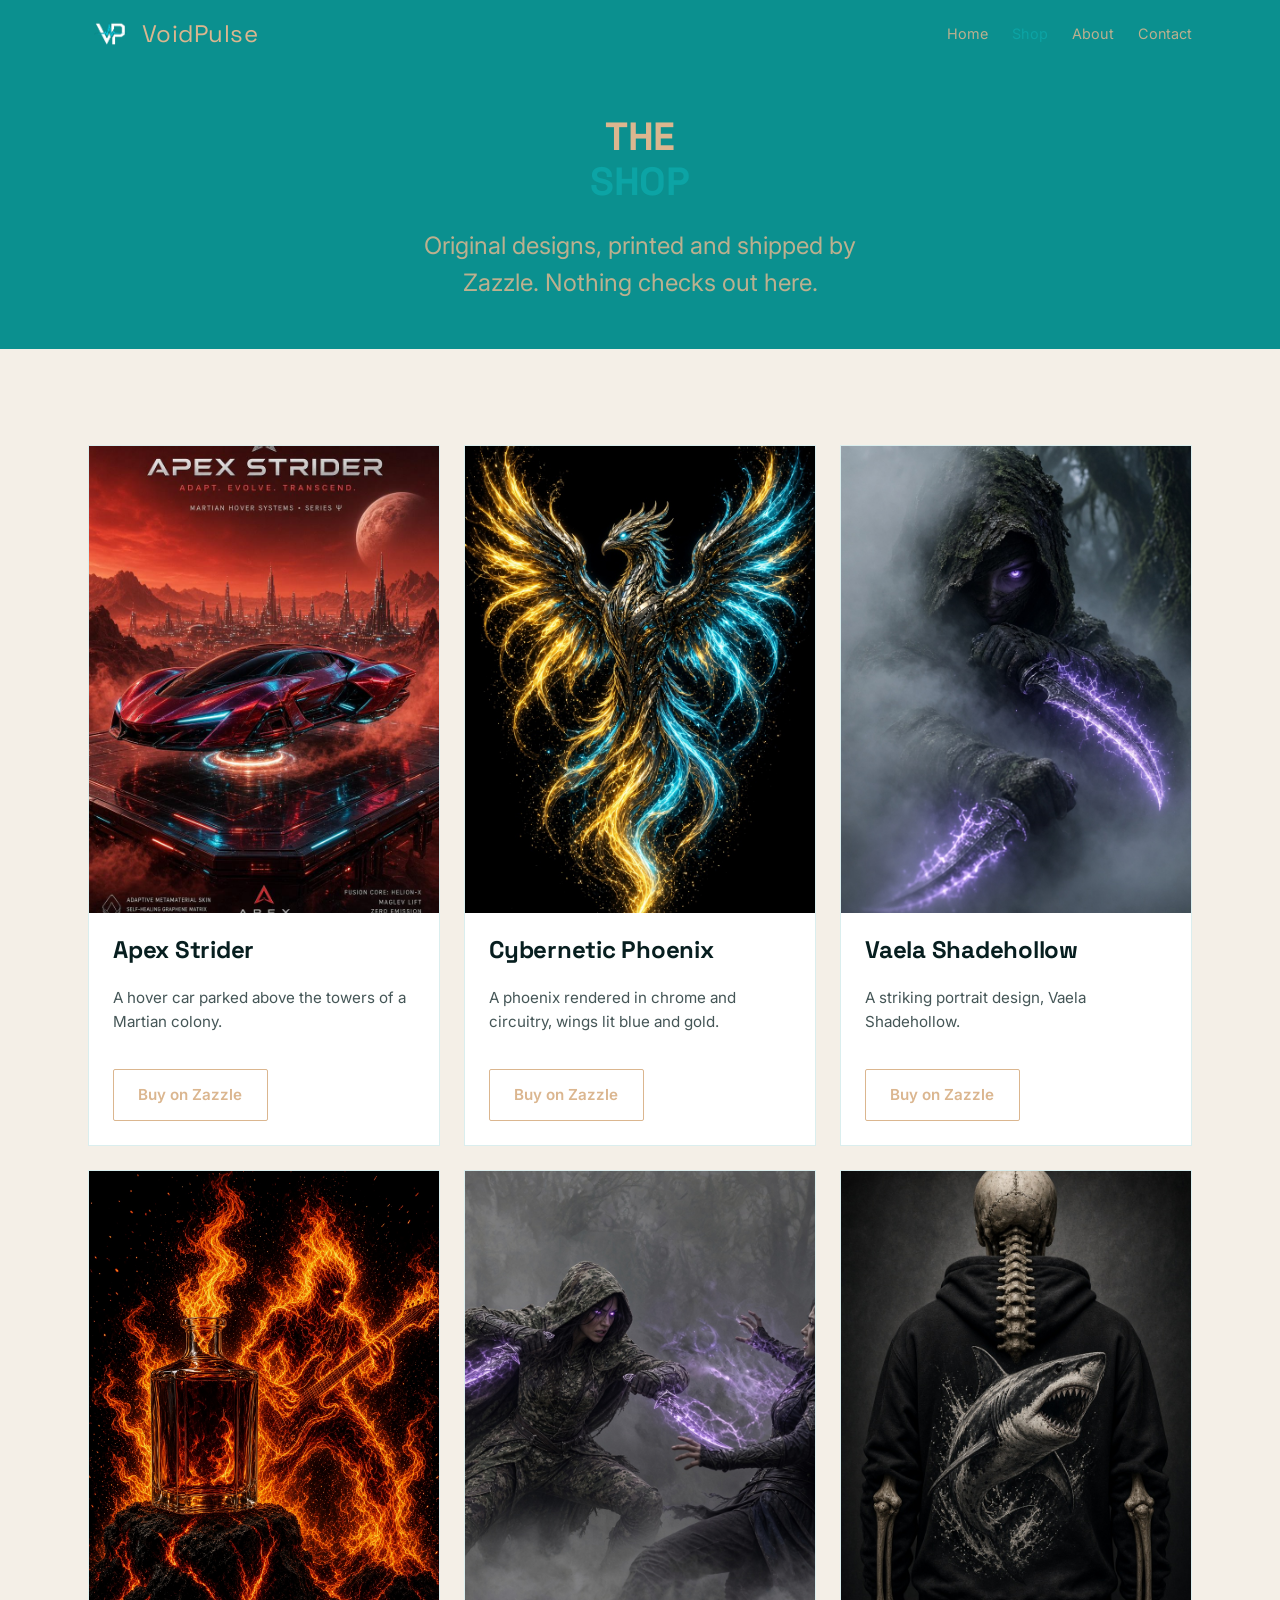
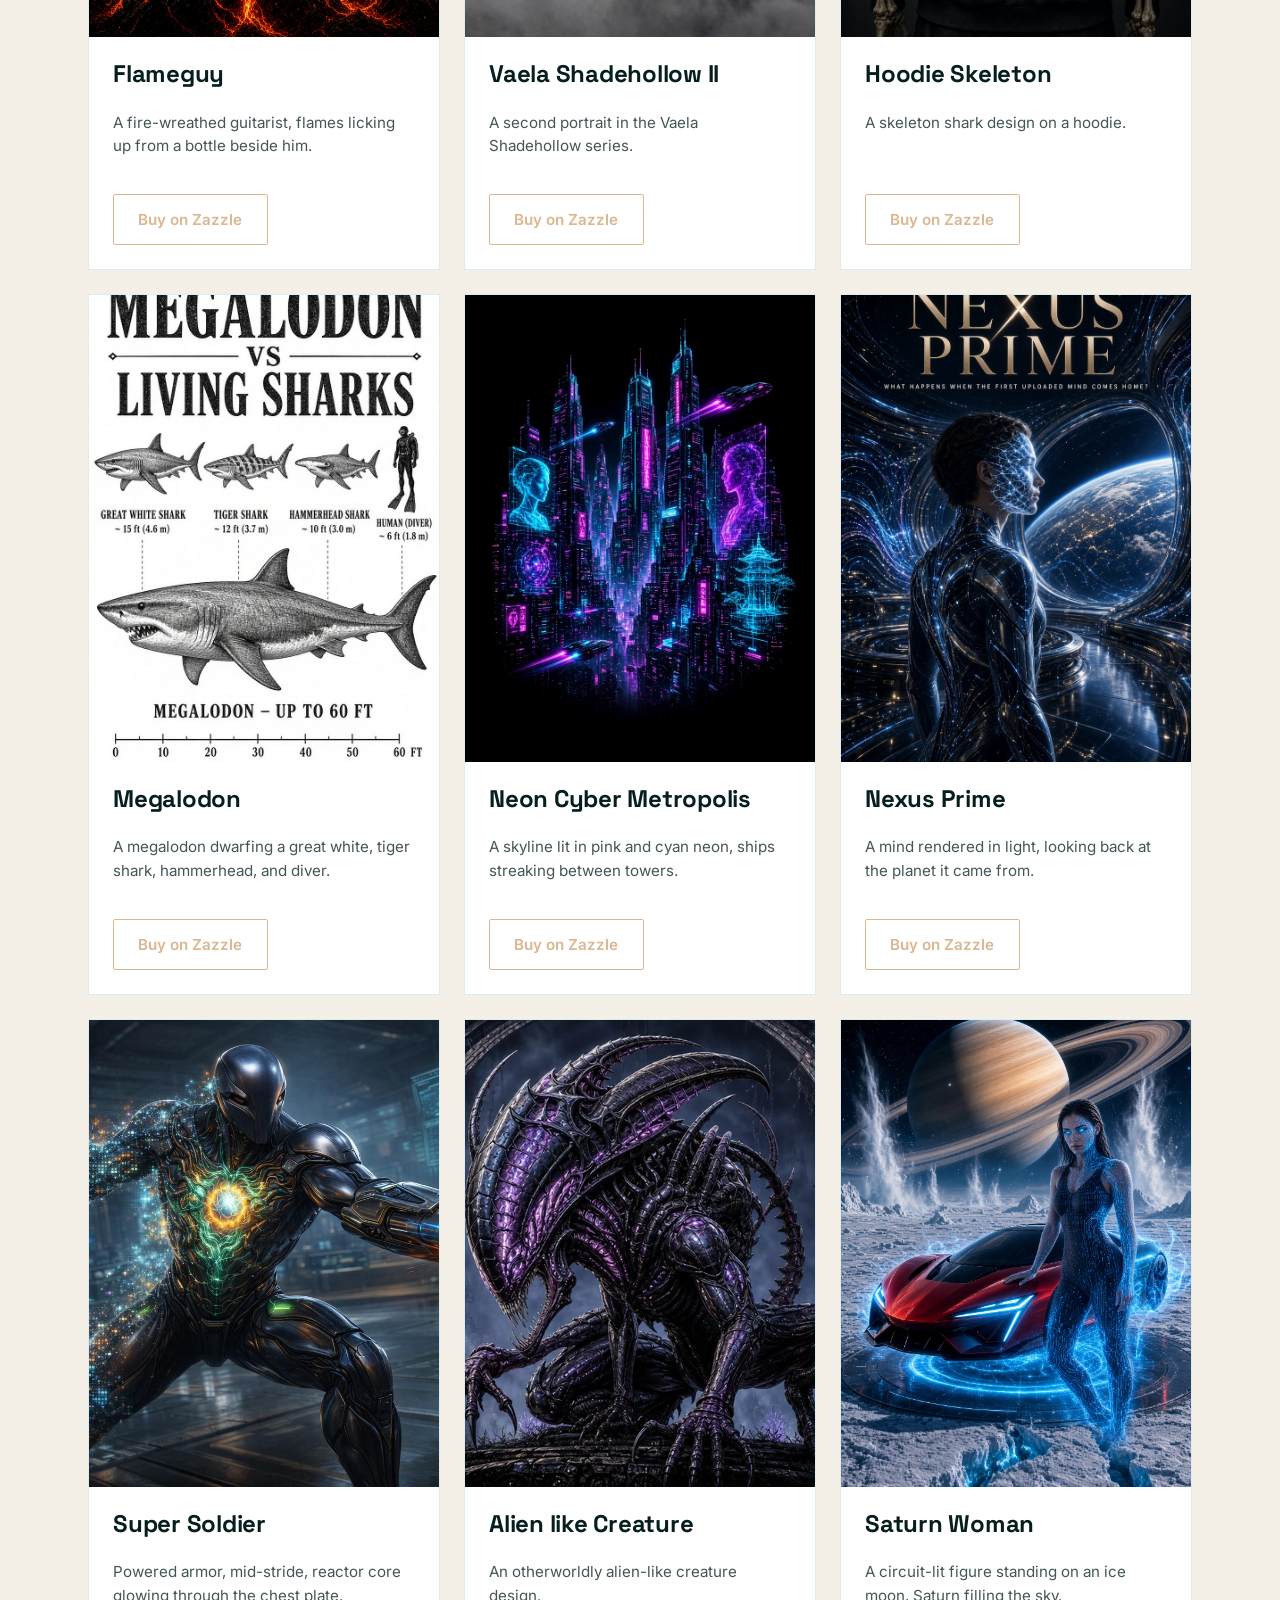
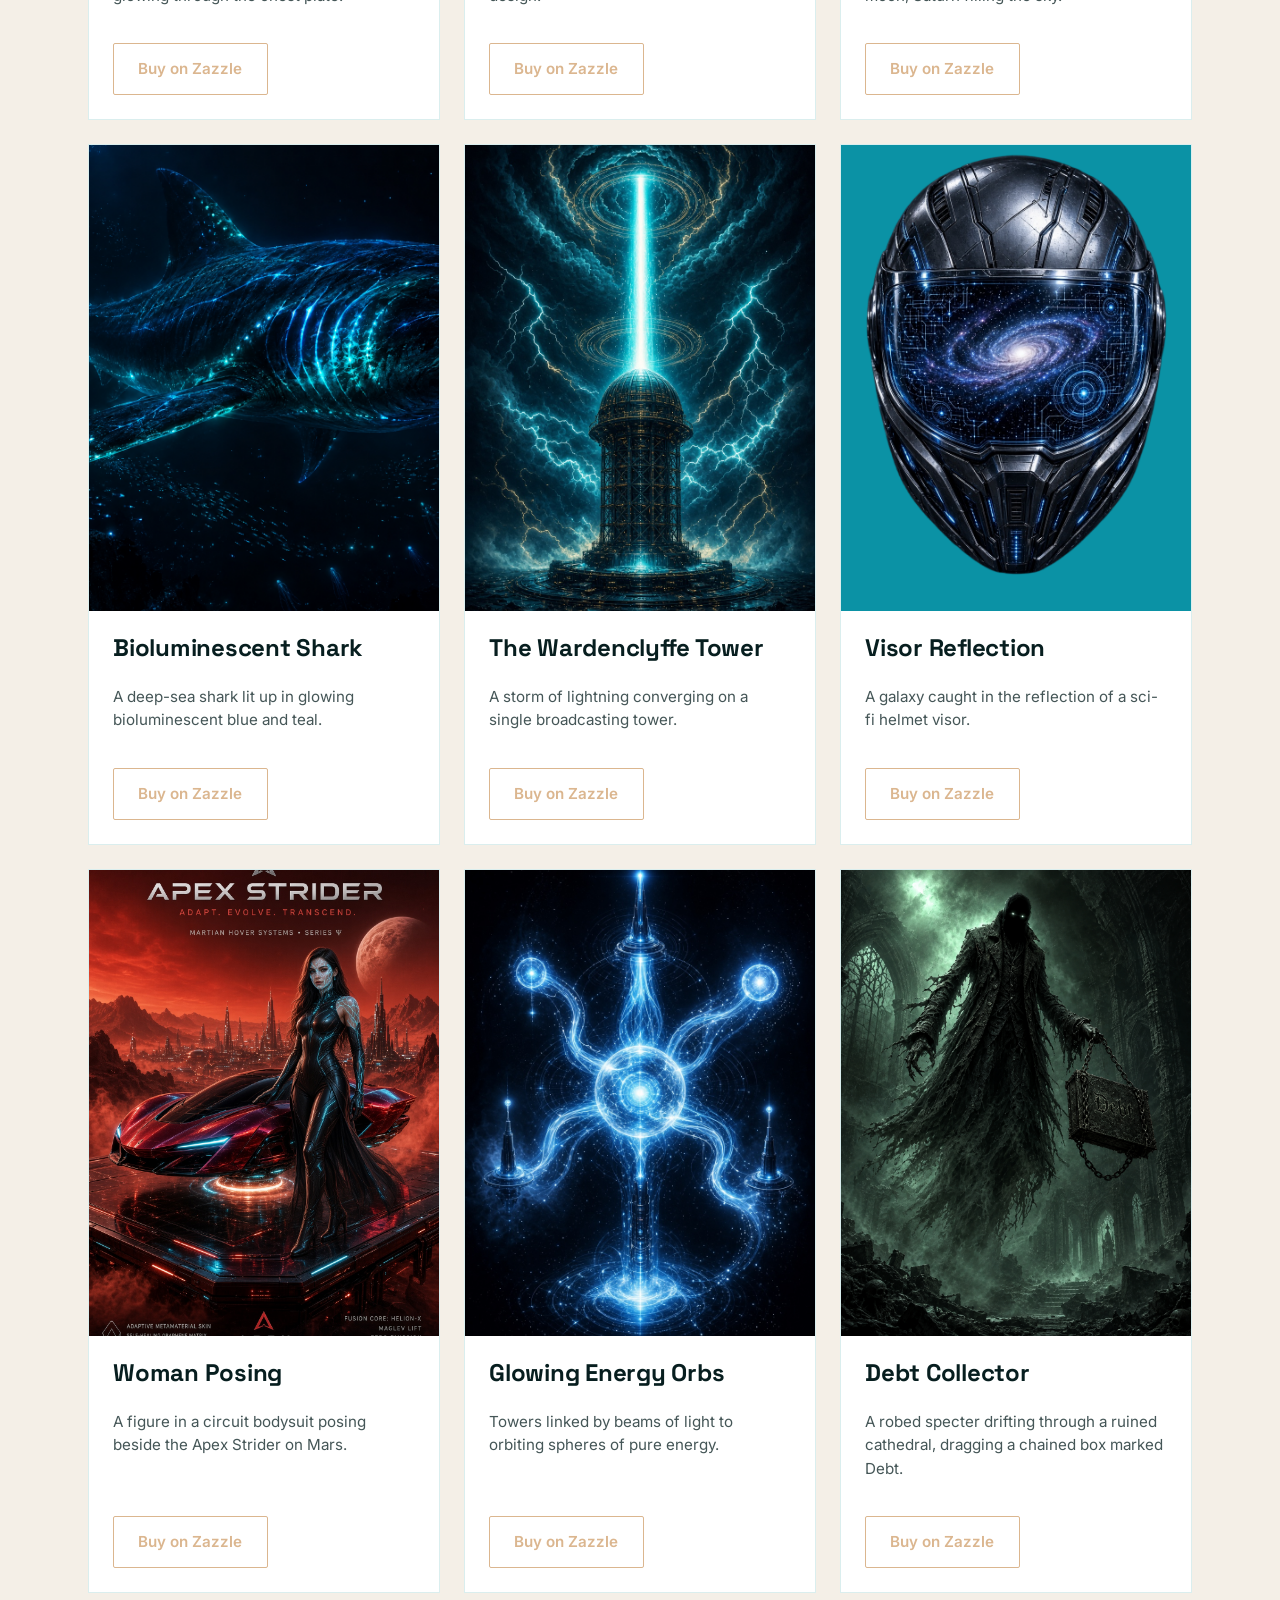
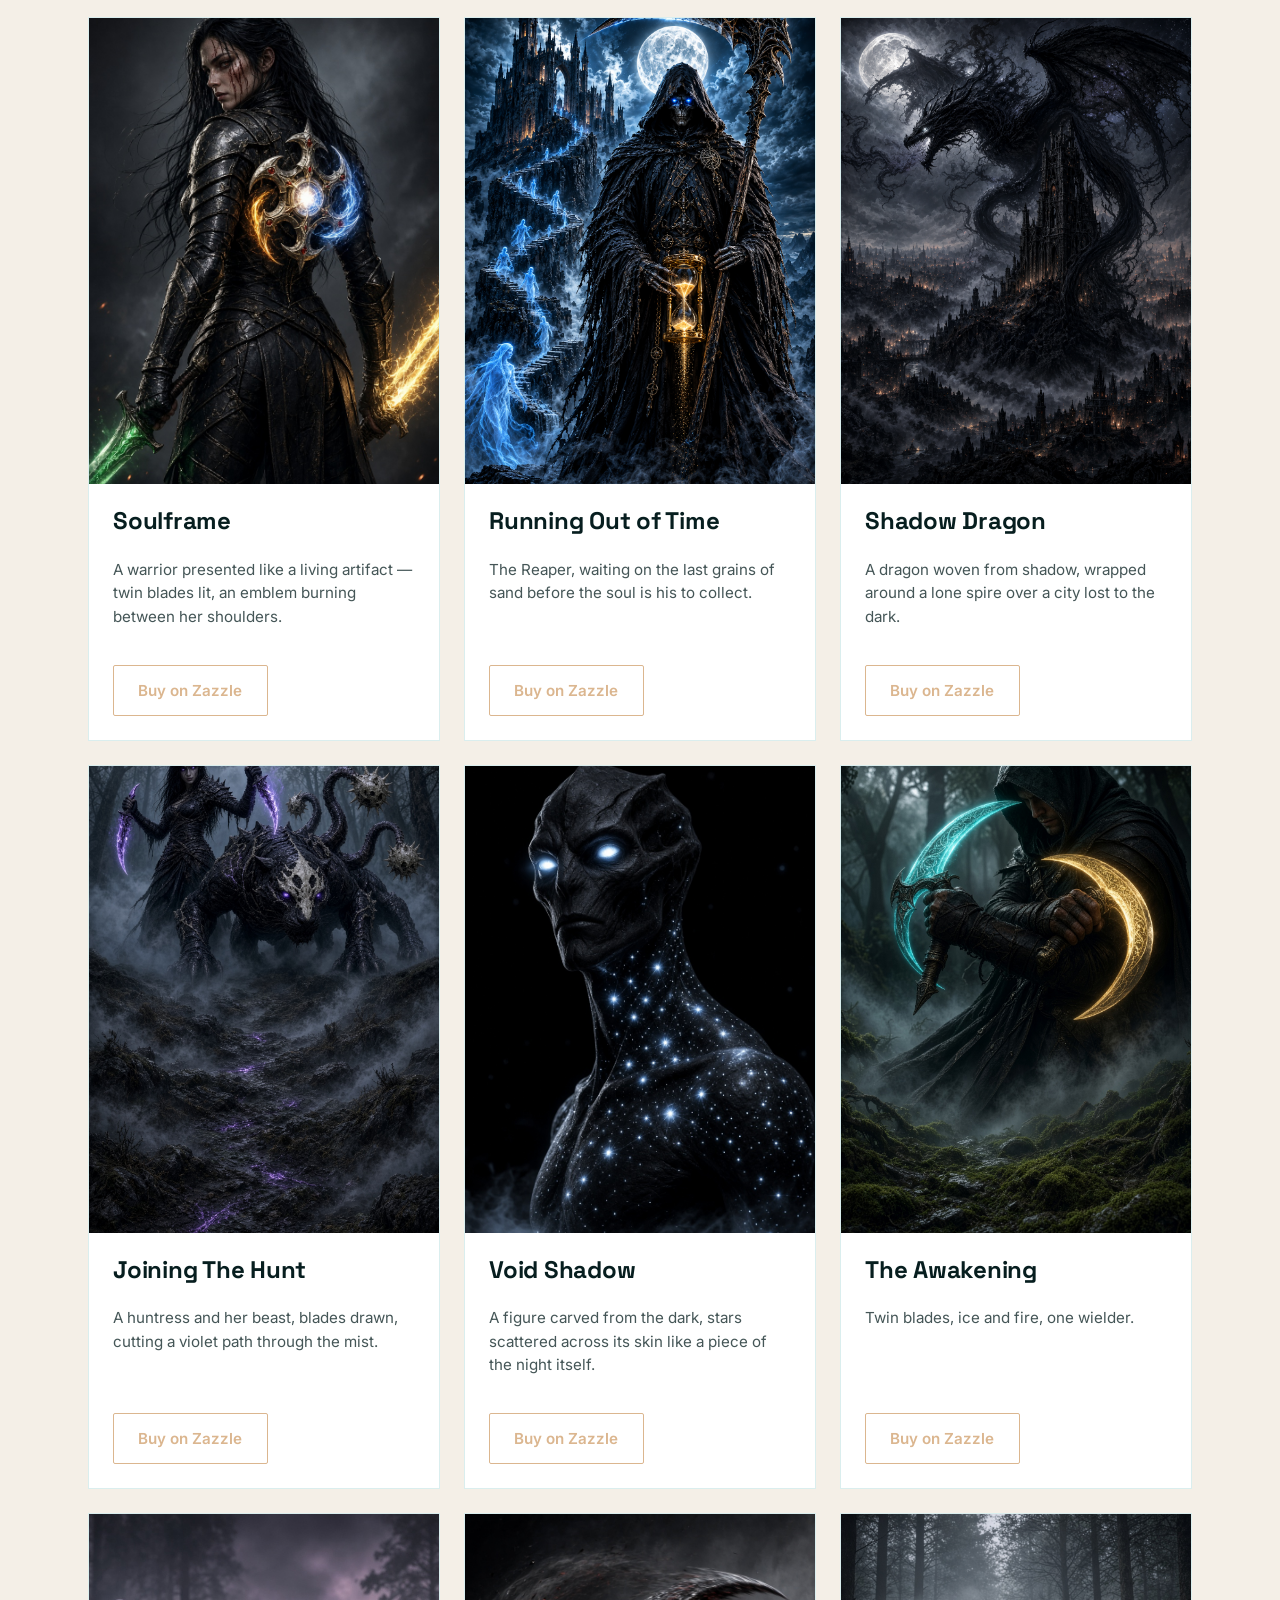
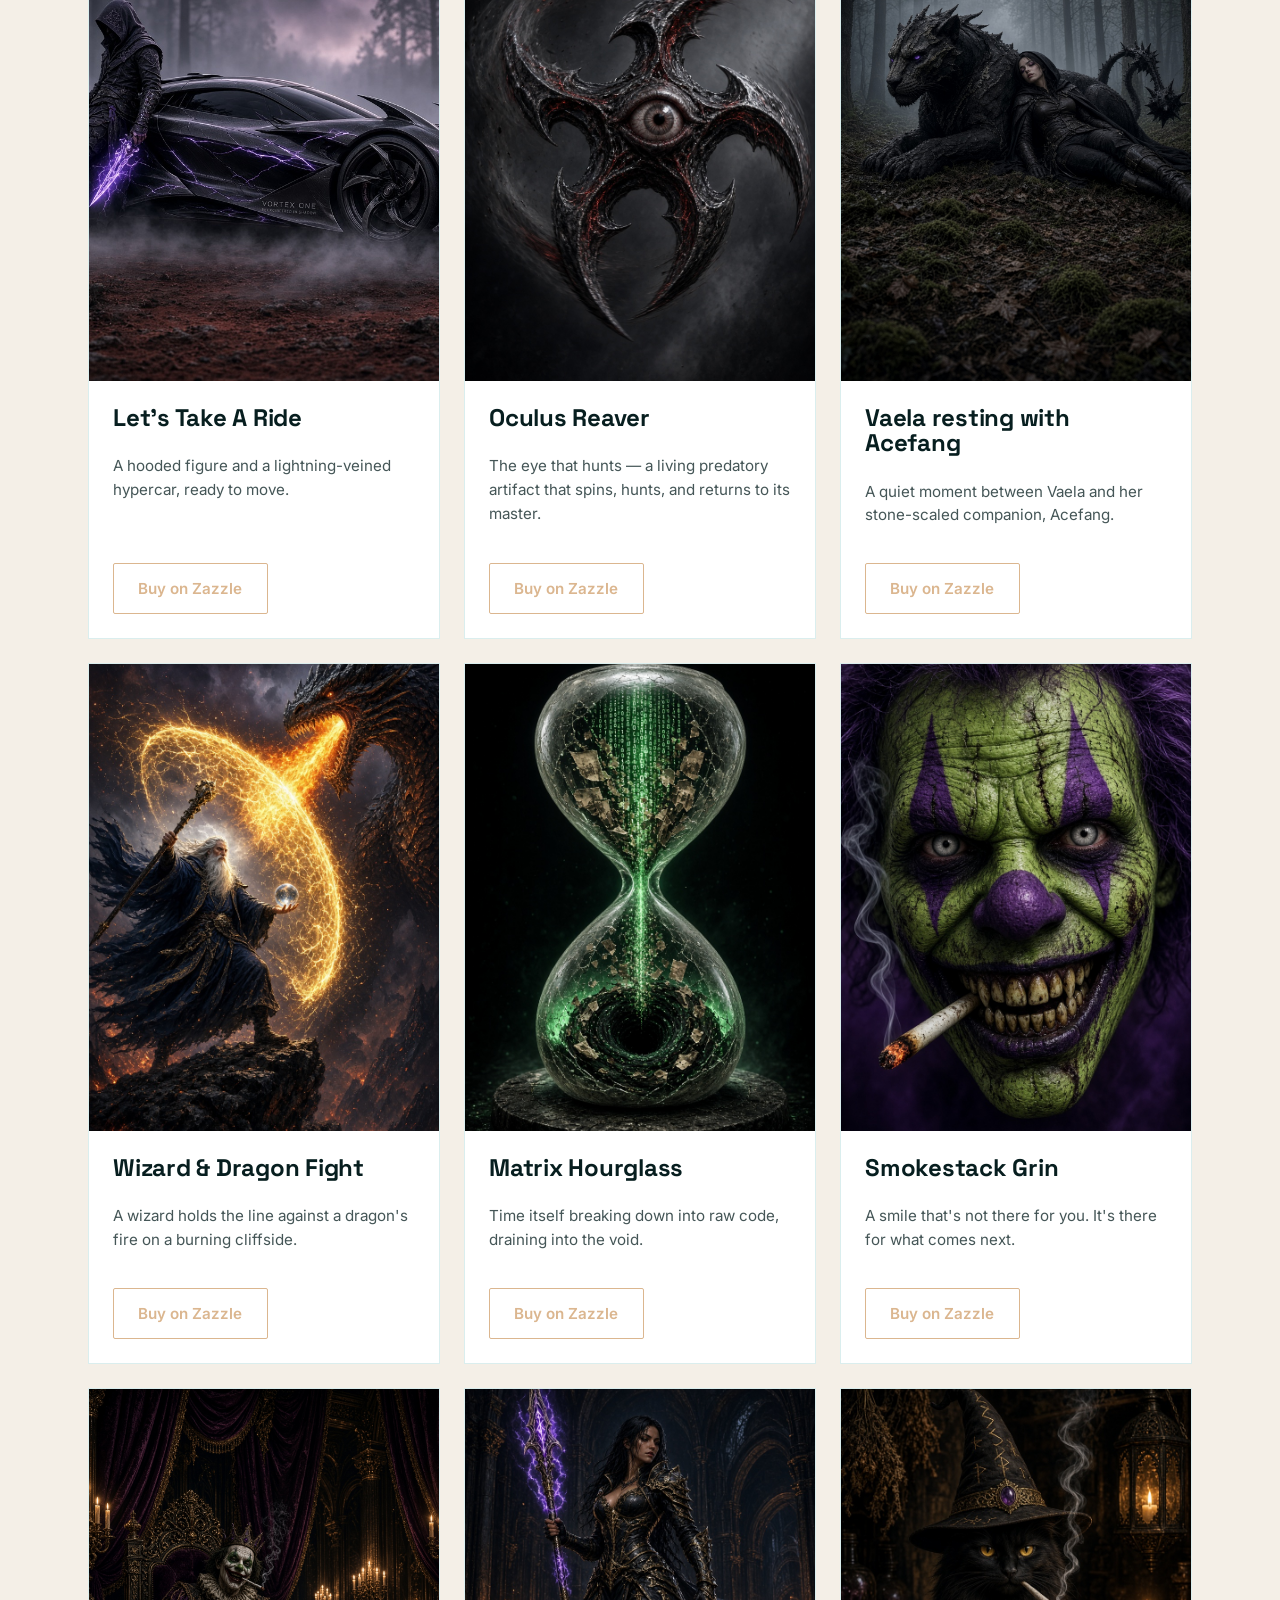
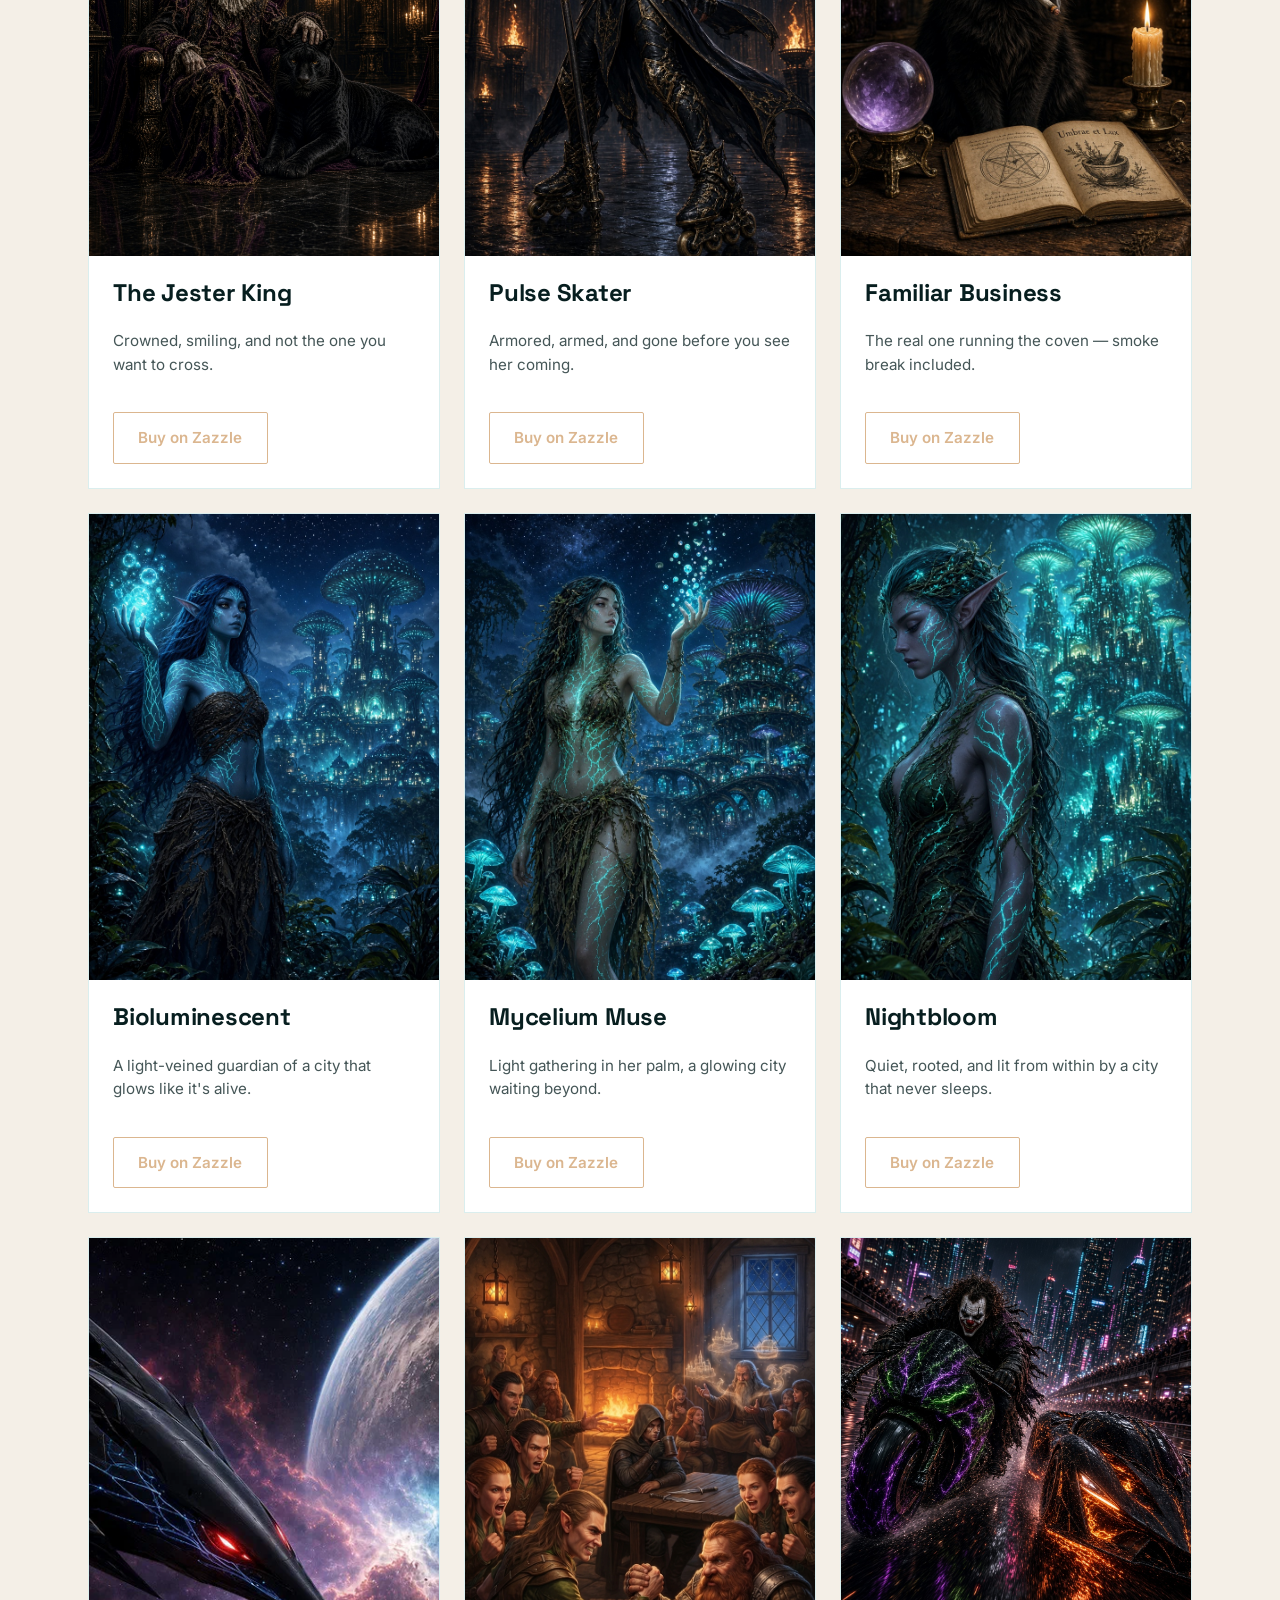
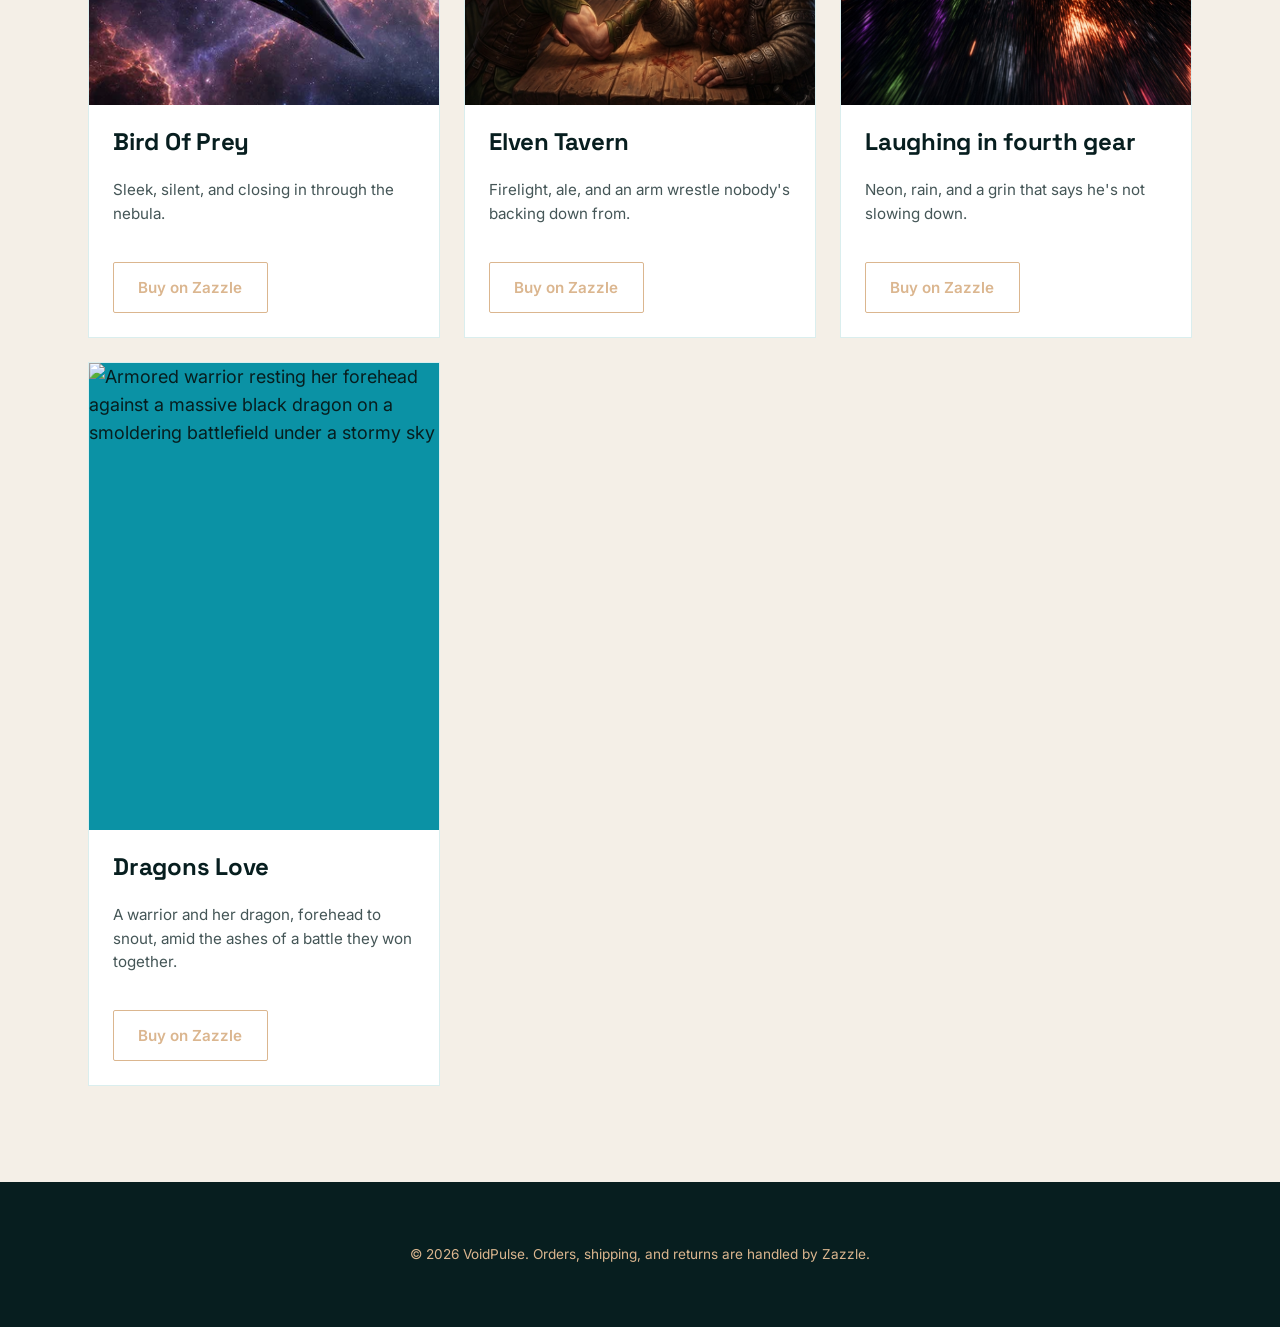
==== commit 17f37ea1: "Add files via upload" ====
--- a/shop.html
+++ b/shop.html
@@ -48,7 +48,7 @@
         <div class="card-body">
           <h3 class="card-title">Apex Strider</h3>
           <p class="card-desc">A hover car parked above the towers of a Martian colony.</p>
-          <a class="btn btn-outline" href="https://www.zazzle.com/customizer?dz=66b5dbc6-7d6e-4a6e-a0aa-67b9a6550291&src=saved&rf=238796556743245903">Buy on Zazzle</a>
+          <a class="btn btn-outline" href="https://www.zazzle.com/apex_strider_t_shirt-256493845588407265?rf=238796556743245903">Buy on Zazzle</a>
         </div>
       </article>
 
@@ -59,7 +59,7 @@
         <div class="card-body">
           <h3 class="card-title">Cybernetic Phoenix</h3>
           <p class="card-desc">A phoenix rendered in chrome and circuitry, wings lit blue and gold.</p>
-          <a class="btn btn-outline" href="https://www.zazzle.com/customizer?dz=dd947e30-6e22-44ac-b9cf-09953d5da17e&src=saved&rf=238796556743245903">Buy on Zazzle</a>
+          <a class="btn btn-outline" href="https://www.zazzle.com/cybernetic_phoenix_t_shirt-256523700336832235?rf=238796556743245903">Buy on Zazzle</a>
         </div>
       </article>
 
@@ -70,7 +70,7 @@
         <div class="card-body">
           <h3 class="card-title">Vaela Shadehollow</h3>
           <p class="card-desc">A striking portrait design, Vaela Shadehollow.</p>
-          <a class="btn btn-outline" href="https://www.zazzle.com/customizer?dz=7dee0db3-cae4-4f96-8c6a-f5a14640c36e&src=pdp&rf=238796556743245903">Buy on Zazzle</a>
+          <a class="btn btn-outline" href="https://www.zazzle.com/vaela_shadehollow_t_shirt-256757070715575864?rf=238796556743245903">Buy on Zazzle</a>
         </div>
       </article>
 
@@ -81,7 +81,7 @@
         <div class="card-body">
           <h3 class="card-title">Flameguy</h3>
           <p class="card-desc">A fire-wreathed guitarist, flames licking up from a bottle beside him.</p>
-          <a class="btn btn-outline" href="https://www.zazzle.com/customizer?dz=3c30dfec-7425-4658-9116-f6c2ce15f03e&src=saved&rf=238796556743245903">Buy on Zazzle</a>
+          <a class="btn btn-outline" href="https://www.zazzle.com/flameguy_t_shirtt_t_shirt-256014583219979585?rf=238796556743245903">Buy on Zazzle</a>
         </div>
       </article>
 
@@ -92,7 +92,7 @@
         <div class="card-body">
           <h3 class="card-title">Vaela Shadehollow II</h3>
           <p class="card-desc">A second portrait in the Vaela Shadehollow series.</p>
-          <a class="btn btn-outline" href="https://www.zazzle.com/customizer?dz=fc6a7291-3dc5-4545-8d28-76ed006b270e&src=saved&rf=238796556743245903">Buy on Zazzle</a>
+          <a class="btn btn-outline" href="https://www.zazzle.com/vaela_shadehollow_ii_t_shirt-256564565925946131?rf=238796556743245903">Buy on Zazzle</a>
         </div>
       </article>
 
@@ -103,7 +103,7 @@
         <div class="card-body">
           <h3 class="card-title">Hoodie Skeleton</h3>
           <p class="card-desc">A skeleton shark design on a hoodie.</p>
-          <a class="btn btn-outline" href="https://www.zazzle.com/customizer?dz=9e66be1f-23f9-4369-969e-0a2e88548497&src=pdp&rf=238796556743245903">Buy on Zazzle</a>
+          <a class="btn btn-outline" href="https://www.zazzle.com/hoodie_skeleton_t_shirt-256977558716817236?rf=238796556743245903">Buy on Zazzle</a>
         </div>
       </article>
 
@@ -114,7 +114,7 @@
         <div class="card-body">
           <h3 class="card-title">Megalodon</h3>
           <p class="card-desc">A megalodon dwarfing a great white, tiger shark, hammerhead, and diver.</p>
-          <a class="btn btn-outline" href="https://www.zazzle.com/customizer?dz=901de73e-a8d5-4e9e-b0f3-62ce7732bb62&src=saved&rf=238796556743245903">Buy on Zazzle</a>
+          <a class="btn btn-outline" href="https://www.zazzle.com/megalodon_t_shirt-256790736446477214?rf=238796556743245903">Buy on Zazzle</a>
         </div>
       </article>
 
@@ -125,7 +125,7 @@
         <div class="card-body">
           <h3 class="card-title">Neon Cyber Metropolis</h3>
           <p class="card-desc">A skyline lit in pink and cyan neon, ships streaking between towers.</p>
-          <a class="btn btn-outline" href="https://www.zazzle.com/customizer?dz=50059666-5a61-4813-aea9-6a4667152f17&src=saved&rf=238796556743245903">Buy on Zazzle</a>
+          <a class="btn btn-outline" href="https://www.zazzle.com/neon_cyber_metropolis_t_shirt-256458773848983796?rf=238796556743245903">Buy on Zazzle</a>
         </div>
       </article>
 
@@ -136,7 +136,7 @@
         <div class="card-body">
           <h3 class="card-title">Nexus Prime</h3>
           <p class="card-desc">A mind rendered in light, looking back at the planet it came from.</p>
-          <a class="btn btn-outline" href="https://www.zazzle.com/customizer?dz=e19ce2fc-4ca7-4042-9da8-b2f8183109c5&src=saved&rf=238796556743245903">Buy on Zazzle</a>
+          <a class="btn btn-outline" href="https://www.zazzle.com/nexus_prime_t_shirt-256359211062345034?rf=238796556743245903">Buy on Zazzle</a>
         </div>
       </article>
 
@@ -147,7 +147,7 @@
         <div class="card-body">
           <h3 class="card-title">Super Soldier</h3>
           <p class="card-desc">Powered armor, mid-stride, reactor core glowing through the chest plate.</p>
-          <a class="btn btn-outline" href="https://www.zazzle.com/customizer?dz=8b301f84-1c85-47db-b6fa-e6407ddb3f62&src=saved&rf=238796556743245903">Buy on Zazzle</a>
+          <a class="btn btn-outline" href="https://www.zazzle.com/super_soldier_t_shirt-256708599103127020?rf=238796556743245903">Buy on Zazzle</a>
         </div>
       </article>
 
@@ -158,7 +158,7 @@
         <div class="card-body">
           <h3 class="card-title">Alien like Creature</h3>
           <p class="card-desc">An otherworldly alien-like creature design.</p>
-          <a class="btn btn-outline" href="https://www.zazzle.com/customizer?dz=165d2150-4c70-4669-9762-ed34dbae30f6&src=saved&rf=238796556743245903">Buy on Zazzle</a>
+          <a class="btn btn-outline" href="https://www.zazzle.com/alien_like_creature_t_shirt-256600661124917755?rf=238796556743245903">Buy on Zazzle</a>
         </div>
       </article>
 
@@ -169,7 +169,7 @@
         <div class="card-body">
           <h3 class="card-title">Saturn Woman</h3>
           <p class="card-desc">A circuit-lit figure standing on an ice moon, Saturn filling the sky.</p>
-          <a class="btn btn-outline" href="https://www.zazzle.com/customizer?dz=2e33ed5c-c0d2-4c55-b95e-d6f291d2fdd3&src=saved&rf=238796556743245903">Buy on Zazzle</a>
+          <a class="btn btn-outline" href="https://www.zazzle.com/saturn_woman_t_shirt-256222291966984524?rf=238796556743245903">Buy on Zazzle</a>
         </div>
       </article>
 
@@ -180,7 +180,7 @@
         <div class="card-body">
           <h3 class="card-title">Bioluminescent Shark</h3>
           <p class="card-desc">A deep-sea shark lit up in glowing bioluminescent blue and teal.</p>
-          <a class="btn btn-outline" href="https://www.zazzle.com/customizer?dz=41053675-4051-4fb5-bc52-8f8e8fbe6cd1&src=saved&rf=238796556743245903">Buy on Zazzle</a>
+          <a class="btn btn-outline" href="https://www.zazzle.com/bioluminescent_shark_t_shirt-256952784395287138?rf=238796556743245903">Buy on Zazzle</a>
         </div>
       </article>
 
@@ -191,7 +191,7 @@
         <div class="card-body">
           <h3 class="card-title">The Wardenclyffe Tower</h3>
           <p class="card-desc">A storm of lightning converging on a single broadcasting tower.</p>
-          <a class="btn btn-outline" href="https://www.zazzle.com/customizer?dz=774452b8-c860-423c-8766-dccebfbf9162&src=saved&rf=238796556743245903">Buy on Zazzle</a>
+          <a class="btn btn-outline" href="https://www.zazzle.com/the_wardenclyffe_tower_t_shirt-256794588409250755?rf=238796556743245903">Buy on Zazzle</a>
         </div>
       </article>
 
@@ -202,7 +202,7 @@
         <div class="card-body">
           <h3 class="card-title">Visor Reflection</h3>
           <p class="card-desc">A galaxy caught in the reflection of a sci-fi helmet visor.</p>
-          <a class="btn btn-outline" href="https://www.zazzle.com/customizer?dz=7c727398-75f5-4c4b-94c2-5afc2198a84a&src=saved&rf=238796556743245903">Buy on Zazzle</a>
+          <a class="btn btn-outline" href="https://www.zazzle.com/visor_reflection_t_shirt-256785735429532356?rf=238796556743245903">Buy on Zazzle</a>
         </div>
       </article>
 
@@ -213,7 +213,7 @@
         <div class="card-body">
           <h3 class="card-title">Woman Posing</h3>
           <p class="card-desc">A figure in a circuit bodysuit posing beside the Apex Strider on Mars.</p>
-          <a class="btn btn-outline" href="https://www.zazzle.com/customizer?dz=cb80b6b8-ae36-4607-80b8-d1bfa078bfd8&src=saved&rf=238796556743245903">Buy on Zazzle</a>
+          <a class="btn btn-outline" href="https://www.zazzle.com/woman_posing_apex_strider_t_shirt_t_shirt-256680614248789076?rf=238796556743245903">Buy on Zazzle</a>
         </div>
       </article>
 
@@ -224,7 +224,7 @@
         <div class="card-body">
           <h3 class="card-title">Glowing Energy Orbs</h3>
           <p class="card-desc">Towers linked by beams of light to orbiting spheres of pure energy.</p>
-          <a class="btn btn-outline" href="https://www.zazzle.com/customizer?dz=f6b81ce0-0309-4ed4-833d-11df8950d9ca&src=saved&rf=238796556743245903">Buy on Zazzle</a>
+          <a class="btn btn-outline" href="https://www.zazzle.com/glowing_energy_orbs_t_shirt-256636704701779523?rf=238796556743245903">Buy on Zazzle</a>
         </div>
       </article>
 
@@ -235,7 +235,7 @@
         <div class="card-body">
           <h3 class="card-title">Debt Collector</h3>
           <p class="card-desc">A robed specter drifting through a ruined cathedral, dragging a chained box marked Debt.</p>
-          <a class="btn btn-outline" href="https://www.zazzle.com/customizer?dz=856760a2-fa71-4e6d-9430-be3e758eee3a&src=saved&rf=238796556743245903">Buy on Zazzle</a>
+          <a class="btn btn-outline" href="https://www.zazzle.com/debt_collector_t_shirt-256991268461624914?rf=238796556743245903">Buy on Zazzle</a>
         </div>
       </article>
 
@@ -246,7 +246,7 @@
         <div class="card-body">
           <h3 class="card-title">Soulframe</h3>
           <p class="card-desc">A warrior presented like a living artifact — twin blades lit, an emblem burning between her shoulders.</p>
-          <a class="btn btn-outline" href="https://www.zazzle.com/customizer?dz=1b916842-1fad-4641-bfcc-27a692d79e37&src=saved&rf=238796556743245903">Buy on Zazzle</a>
+          <a class="btn btn-outline" href="https://www.zazzle.com/soulframe_t_shirt-256074962365337977?rf=238796556743245903">Buy on Zazzle</a>
         </div>
       </article>
 
@@ -257,7 +257,7 @@
         <div class="card-body">
           <h3 class="card-title">Running Out of Time</h3>
           <p class="card-desc">The Reaper, waiting on the last grains of sand before the soul is his to collect.</p>
-          <a class="btn btn-outline" href="https://www.zazzle.com/customizer?dz=c1d589ab-2d92-4558-8834-d09c2d8764f8&src=saved&rf=238796556743245903">Buy on Zazzle</a>
+          <a class="btn btn-outline" href="https://www.zazzle.com/running_out_of_time_t_shirt-256621956464294069?rf=238796556743245903">Buy on Zazzle</a>
         </div>
       </article>
 
@@ -290,7 +290,7 @@
         <div class="card-body">
           <h3 class="card-title">Void Shadow</h3>
           <p class="card-desc">A figure carved from the dark, stars scattered across its skin like a piece of the night itself.</p>
-          <a class="btn btn-outline" href="https://www.zazzle.com/customizer?dz=fe1c71b0-cfe4-4254-91e3-6da5110356ec&src=saved&rf=238796556743245903">Buy on Zazzle</a>
+          <a class="btn btn-outline" href="https://www.zazzle.com/void_shadow_t_shirt-256599801375825901?rf=238796556743245903">Buy on Zazzle</a>
         </div>
       </article>
 
@@ -301,7 +301,7 @@
         <div class="card-body">
           <h3 class="card-title">The Awakening</h3>
           <p class="card-desc">Twin blades, ice and fire, one wielder.</p>
-          <a class="btn btn-outline" href="https://www.zazzle.com/customizer?dz=36ed0cd2-d6d6-4667-b86f-43f26db6c0e9&src=saved&rf=238796556743245903">Buy on Zazzle</a>
+          <a class="btn btn-outline" href="https://www.zazzle.com/the_awakening_t_shirt-256495180646074528?rf=238796556743245903">Buy on Zazzle</a>
         </div>
       </article>
 
@@ -312,7 +312,7 @@
         <div class="card-body">
           <h3 class="card-title">Let's Take A Ride</h3>
           <p class="card-desc">A hooded figure and a lightning-veined hypercar, ready to move.</p>
-          <a class="btn btn-outline" href="https://www.zazzle.com/customizer?dz=8f23d489-5275-4424-9e76-9687cef02c2d&src=pdp&rf=238796556743245903">Buy on Zazzle</a>
+          <a class="btn btn-outline" href="https://www.zazzle.com/lets_take_a_ride_t_shirt-256966128157252711?rf=238796556743245903">Buy on Zazzle</a>
         </div>
       </article>
 
@@ -323,7 +323,7 @@
         <div class="card-body">
           <h3 class="card-title">Oculus Reaver</h3>
           <p class="card-desc">The eye that hunts — a living predatory artifact that spins, hunts, and returns to its master.</p>
-          <a class="btn btn-outline" href="https://www.zazzle.com/customizer?dz=2fad1ceb-bd9e-4a87-96a4-5991605b7cc2&src=saved&rf=238796556743245903">Buy on Zazzle</a>
+          <a class="btn btn-outline" href="https://www.zazzle.com/oculus_reaver_t_shirt-256405217506398728?rf=238796556743245903">Buy on Zazzle</a>
         </div>
       </article>
 
@@ -334,7 +334,7 @@
         <div class="card-body">
           <h3 class="card-title">Vaela resting with Acefang</h3>
           <p class="card-desc">A quiet moment between Vaela and her stone-scaled companion, Acefang.</p>
-          <a class="btn btn-outline" href="https://www.zazzle.com/customizer?dz=059e81f4-f0de-4fcf-8560-e0be183dc8ea&src=pdp&rf=238796556743245903">Buy on Zazzle</a>
+          <a class="btn btn-outline" href="https://www.zazzle.com/vaela_resting_with_acefang_t_shirt-256082792234633016?rf=238796556743245903">Buy on Zazzle</a>
         </div>
       </article>
 
@@ -345,7 +345,7 @@
         <div class="card-body">
           <h3 class="card-title">Wizard & Dragon Fight</h3>
           <p class="card-desc">A wizard holds the line against a dragon's fire on a burning cliffside.</p>
-          <a class="btn btn-outline" href="https://www.zazzle.com/customizer?dz=26ef934b-e71f-46b9-a62f-114d1df1dbf5&src=saved&rf=238796556743245903">Buy on Zazzle</a>
+          <a class="btn btn-outline" href="https://www.zazzle.com/wizard_dragon_fight_t_shirt-256375370009629599?rf=238796556743245903">Buy on Zazzle</a>
         </div>
       </article>
 
@@ -356,7 +356,7 @@
         <div class="card-body">
           <h3 class="card-title">Matrix Hourglass</h3>
           <p class="card-desc">Time itself breaking down into raw code, draining into the void.</p>
-          <a class="btn btn-outline" href="https://www.zazzle.com/customizer?dz=41b43c06-f687-434b-93a3-45ba504e6aa0&src=saved&rf=238796556743245903">Buy on Zazzle</a>
+          <a class="btn btn-outline" href="https://www.zazzle.com/matrix_hourglass_t_shirt-256868642205366610?rf=238796556743245903">Buy on Zazzle</a>
         </div>
       </article>
 
@@ -367,7 +367,7 @@
         <div class="card-body">
           <h3 class="card-title">Smokestack Grin</h3>
           <p class="card-desc">A smile that's not there for you. It's there for what comes next.</p>
-          <a class="btn btn-outline" href="https://www.zazzle.com/customizer?dz=37240041-6a28-40cf-af01-5a81f969a10a&src=saved&rf=238796556743245903">Buy on Zazzle</a>
+          <a class="btn btn-outline" href="https://www.zazzle.com/smokestack_grin_t_shirt-256025538568649333?rf=238796556743245903">Buy on Zazzle</a>
         </div>
       </article>
 
@@ -378,7 +378,7 @@
         <div class="card-body">
           <h3 class="card-title">The Jester King</h3>
           <p class="card-desc">Crowned, smiling, and not the one you want to cross.</p>
-          <a class="btn btn-outline" href="https://www.zazzle.com/customizer?dz=c9cc22cb-4a4a-4522-bda3-fe8fad447c20&src=saved&rf=238796556743245903">Buy on Zazzle</a>
+          <a class="btn btn-outline" href="https://www.zazzle.com/the_jester_king_t_shirt-256639200228863414?rf=238796556743245903">Buy on Zazzle</a>
         </div>
       </article>
 
@@ -389,7 +389,7 @@
         <div class="card-body">
           <h3 class="card-title">Pulse Skater</h3>
           <p class="card-desc">Armored, armed, and gone before you see her coming.</p>
-          <a class="btn btn-outline" href="https://www.zazzle.com/customizer?dz=50104936-6324-46ed-b9d2-984cacbd44b7&src=saved&rf=238796556743245903">Buy on Zazzle</a>
+          <a class="btn btn-outline" href="https://www.zazzle.com/pulse_skater_t_shirt-256832868763842029?rf=238796556743245903">Buy on Zazzle</a>
         </div>
       </article>
 
@@ -400,7 +400,7 @@
         <div class="card-body">
           <h3 class="card-title">Familiar Business</h3>
           <p class="card-desc">The real one running the coven — smoke break included.</p>
-          <a class="btn btn-outline" href="https://www.zazzle.com/customizer?dz=509f5031-8bc4-459b-9f28-eb55e0cc9a75&src=saved&rf=238796556743245903">Buy on Zazzle</a>
+          <a class="btn btn-outline" href="https://www.zazzle.com/familiar_business_t_shirt-256535934773218787?rf=238796556743245903">Buy on Zazzle</a>
         </div>
       </article>
 
@@ -411,7 +411,7 @@
         <div class="card-body">
           <h3 class="card-title">Bioluminescent</h3>
           <p class="card-desc">A light-veined guardian of a city that glows like it's alive.</p>
-          <a class="btn btn-outline" href="https://www.zazzle.com/customizer?dz=e45f8f36-5ab2-4000-922e-ecb73ce2b766&src=saved&rf=238796556743245903">Buy on Zazzle</a>
+          <a class="btn btn-outline" href="https://www.zazzle.com/bioluminescent_t_shirt-256774310697872581?rf=238796556743245903">Buy on Zazzle</a>
         </div>
       </article>
 
@@ -422,7 +422,7 @@
         <div class="card-body">
           <h3 class="card-title">Mycelium Muse</h3>
           <p class="card-desc">Light gathering in her palm, a glowing city waiting beyond.</p>
-          <a class="btn btn-outline" href="https://www.zazzle.com/customizer?dz=44f30aa2-19b8-4cd7-82cf-1bc516dc4257&src=saved&rf=238796556743245903">Buy on Zazzle</a>
+          <a class="btn btn-outline" href="https://www.zazzle.com/mycelium_muse_t_shirt-256506291336066336?rf=238796556743245903">Buy on Zazzle</a>
         </div>
       </article>
 
@@ -433,7 +433,7 @@
         <div class="card-body">
           <h3 class="card-title">Nightbloom</h3>
           <p class="card-desc">Quiet, rooted, and lit from within by a city that never sleeps.</p>
-          <a class="btn btn-outline" href="https://www.zazzle.com/customizer?dz=1ef5ea64-e751-4998-a351-a4d94a93709e&src=saved&rf=238796556743245903">Buy on Zazzle</a>
+          <a class="btn btn-outline" href="https://www.zazzle.com/nightbloom_t_shirt-256073631015205015?rf=238796556743245903">Buy on Zazzle</a>
         </div>
       </article>
 
@@ -444,7 +444,7 @@
         <div class="card-body">
           <h3 class="card-title">Bird Of Prey</h3>
           <p class="card-desc">Sleek, silent, and closing in through the nebula.</p>
-          <a class="btn btn-outline" href="https://www.zazzle.com/customizer?dz=205dc761-49ae-4c7a-91cb-3b6bd17d8a29&src=saved&rf=238796556743245903">Buy on Zazzle</a>
+          <a class="btn btn-outline" href="https://www.zazzle.com/bird_of_prey_t_shirt-256149961467295536?rf=238796556743245903">Buy on Zazzle</a>
         </div>
       </article>
 
@@ -455,7 +455,7 @@
         <div class="card-body">
           <h3 class="card-title">Elven Tavern</h3>
           <p class="card-desc">Firelight, ale, and an arm wrestle nobody's backing down from.</p>
-          <a class="btn btn-outline" href="https://www.zazzle.com/customizer?dz=3b4beac0-1932-40ff-91bd-8769b8d9823a&src=saved&rf=238796556743245903">Buy on Zazzle</a>
+          <a class="btn btn-outline" href="https://www.zazzle.com/elven_tavern_t_shirt-256284742878826156?rf=238796556743245903">Buy on Zazzle</a>
         </div>
       </article>
 
@@ -466,7 +466,18 @@
         <div class="card-body">
           <h3 class="card-title">Laughing in fourth gear</h3>
           <p class="card-desc">Neon, rain, and a grin that says he's not slowing down.</p>
-          <a class="btn btn-outline" href="https://www.zazzle.com/customizer?dz=a0761204-7e4e-44d9-8191-0ea40bdef028&src=saved&rf=238796556743245903">Buy on Zazzle</a>
+          <a class="btn btn-outline" href="https://www.zazzle.com/laughing_in_fourth_gear_t_shirt-256129289173368897?rf=238796556743245903">Buy on Zazzle</a>
+        </div>
+      </article>
+
+      <article class="card">
+        <div class="card-image">
+          <img src="images/KyraDragon.png" alt="Armored warrior resting her forehead against a massive black dragon on a smoldering battlefield under a stormy sky">
+        </div>
+        <div class="card-body">
+          <h3 class="card-title">Dragons Love</h3>
+          <p class="card-desc">A warrior and her dragon, forehead to snout, amid the ashes of a battle they won together.</p>
+          <a class="btn btn-outline" href="https://www.zazzle.com/dragons_love_t_shirt-256279859298334523?rf=238796556743245903">Buy on Zazzle</a>
         </div>
       </article>
 
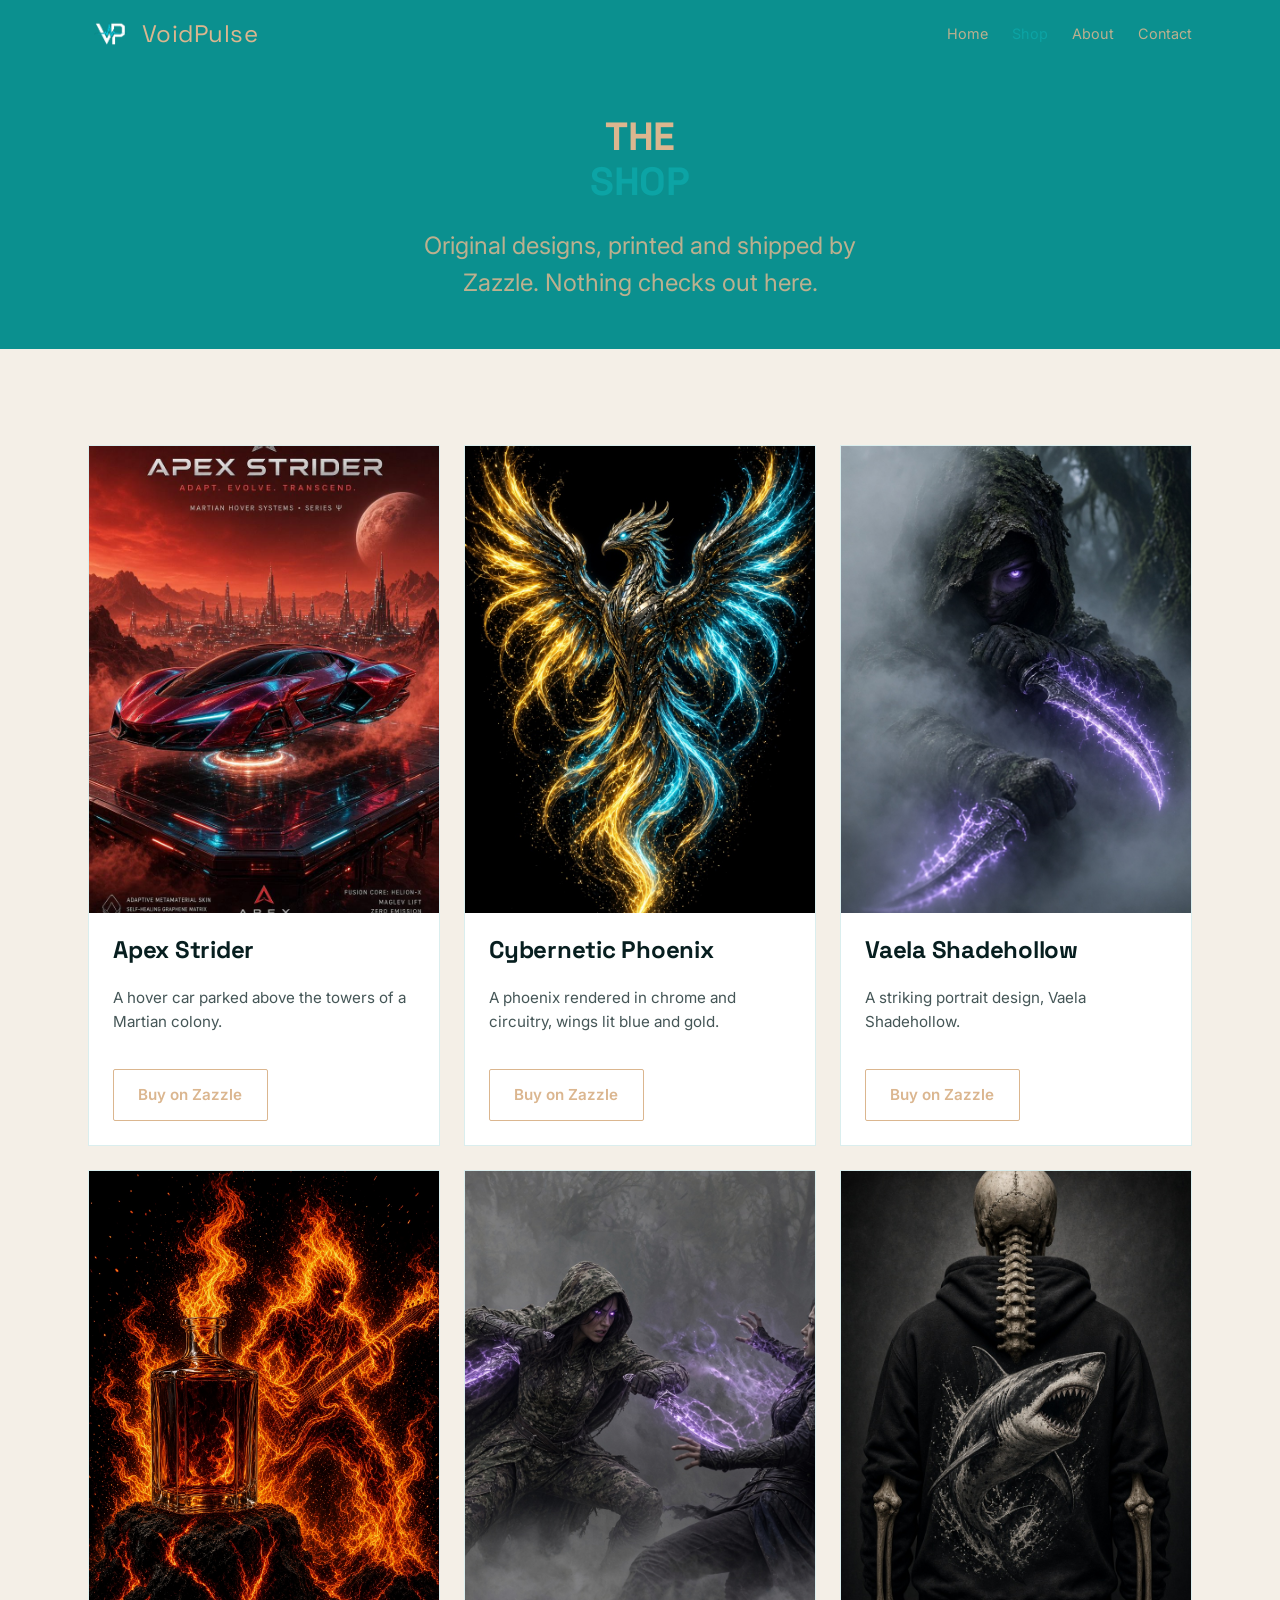
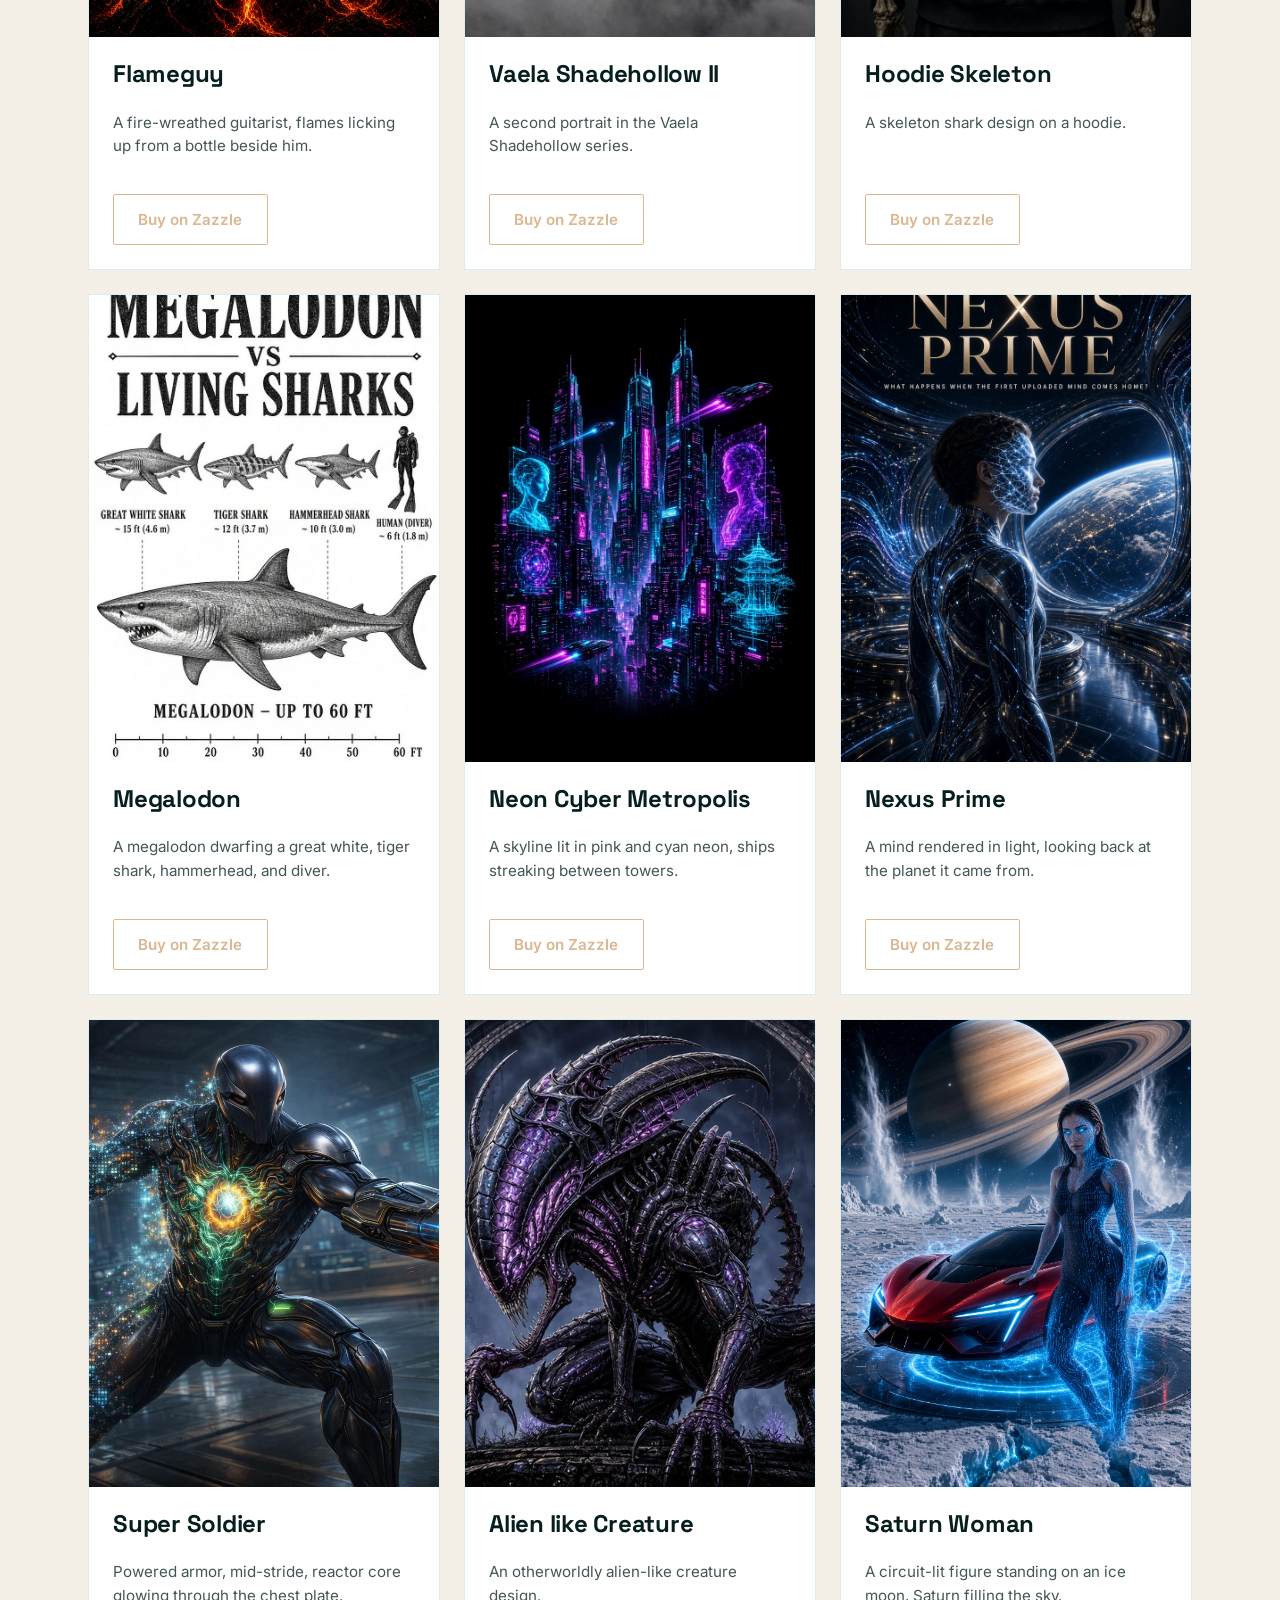
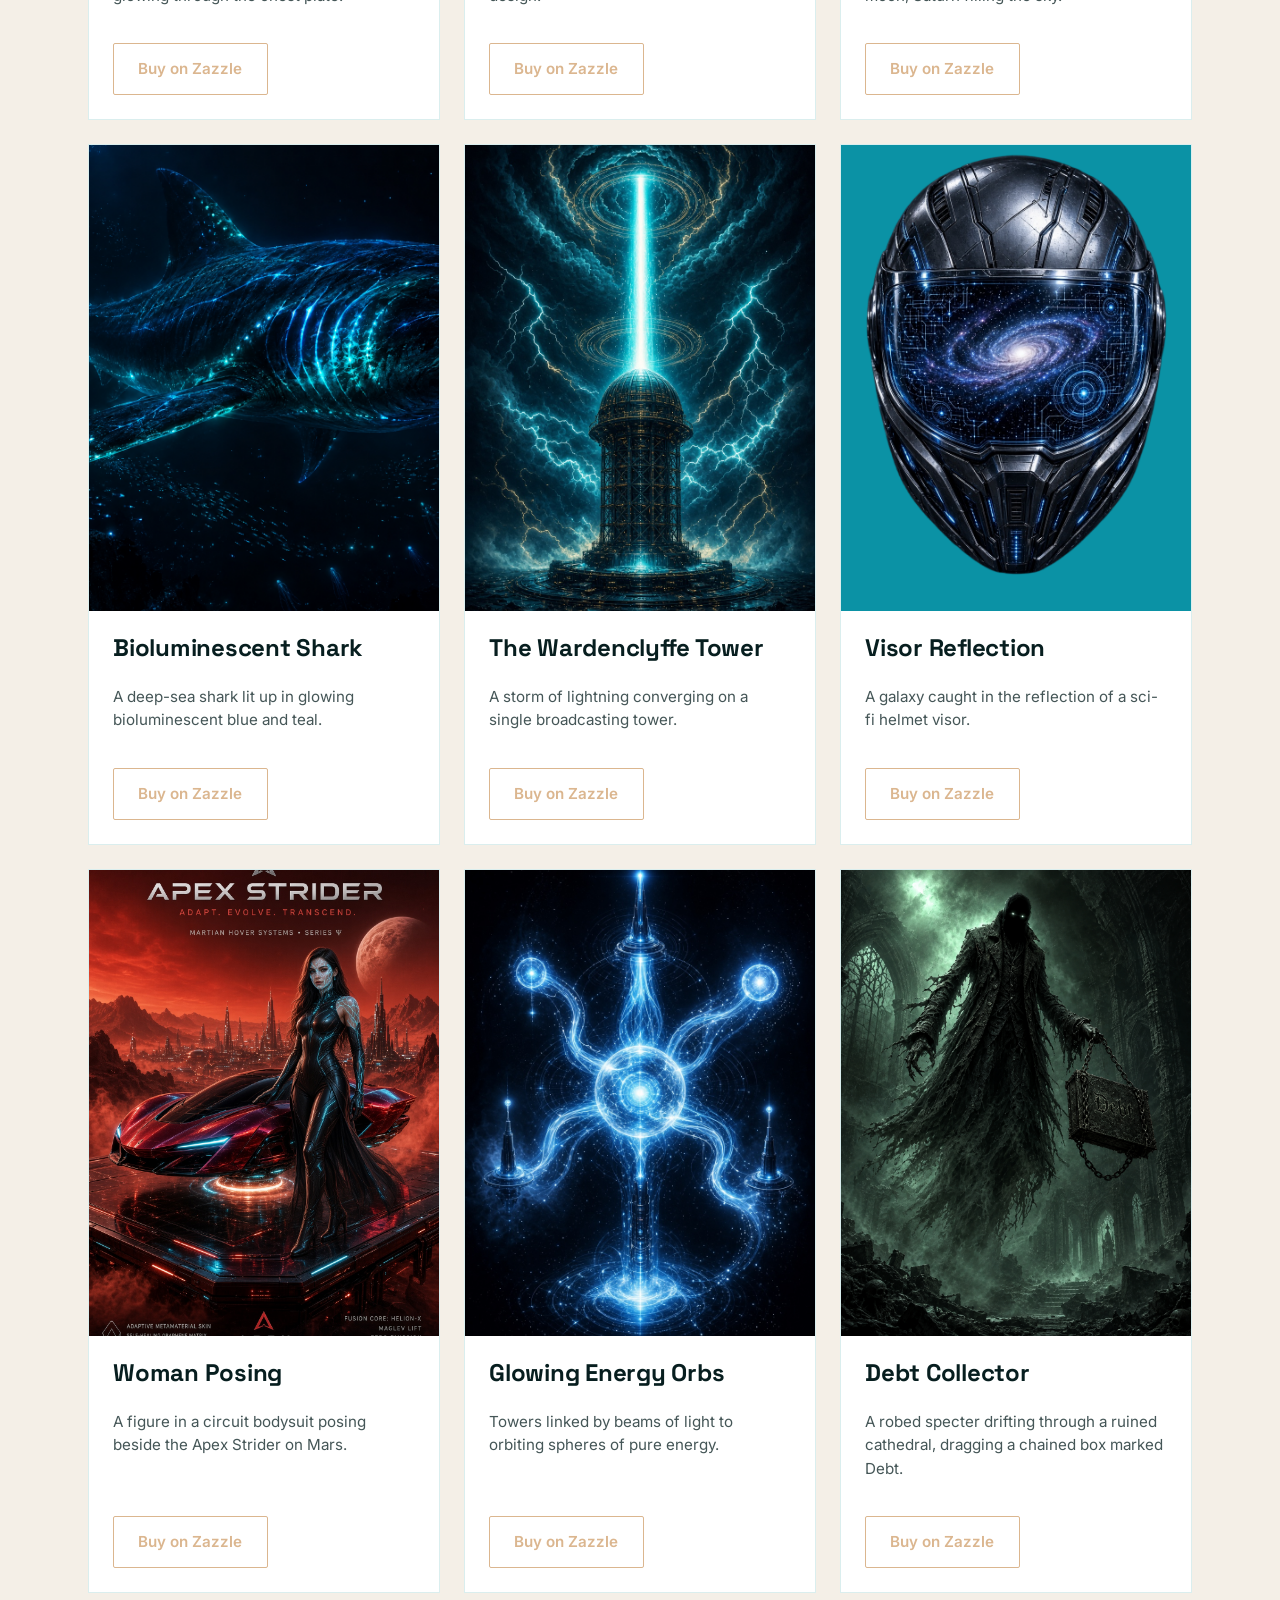
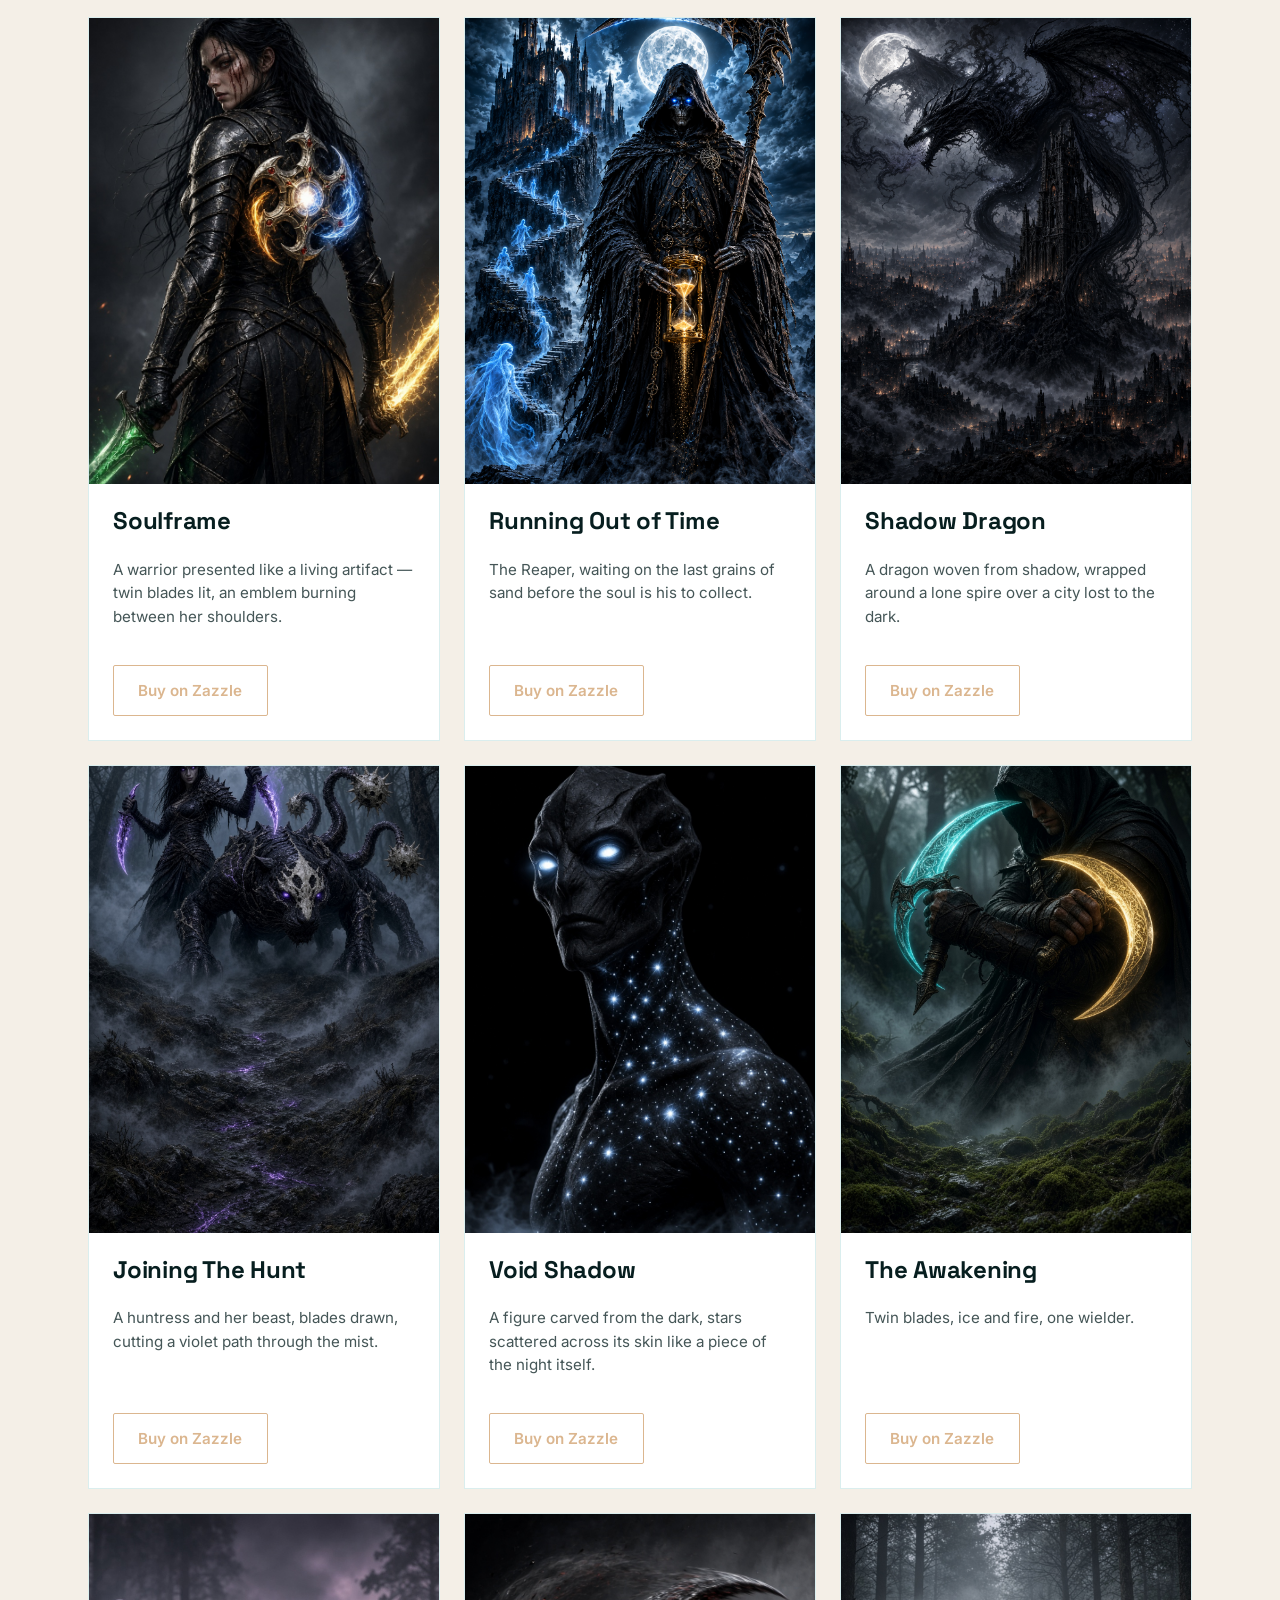
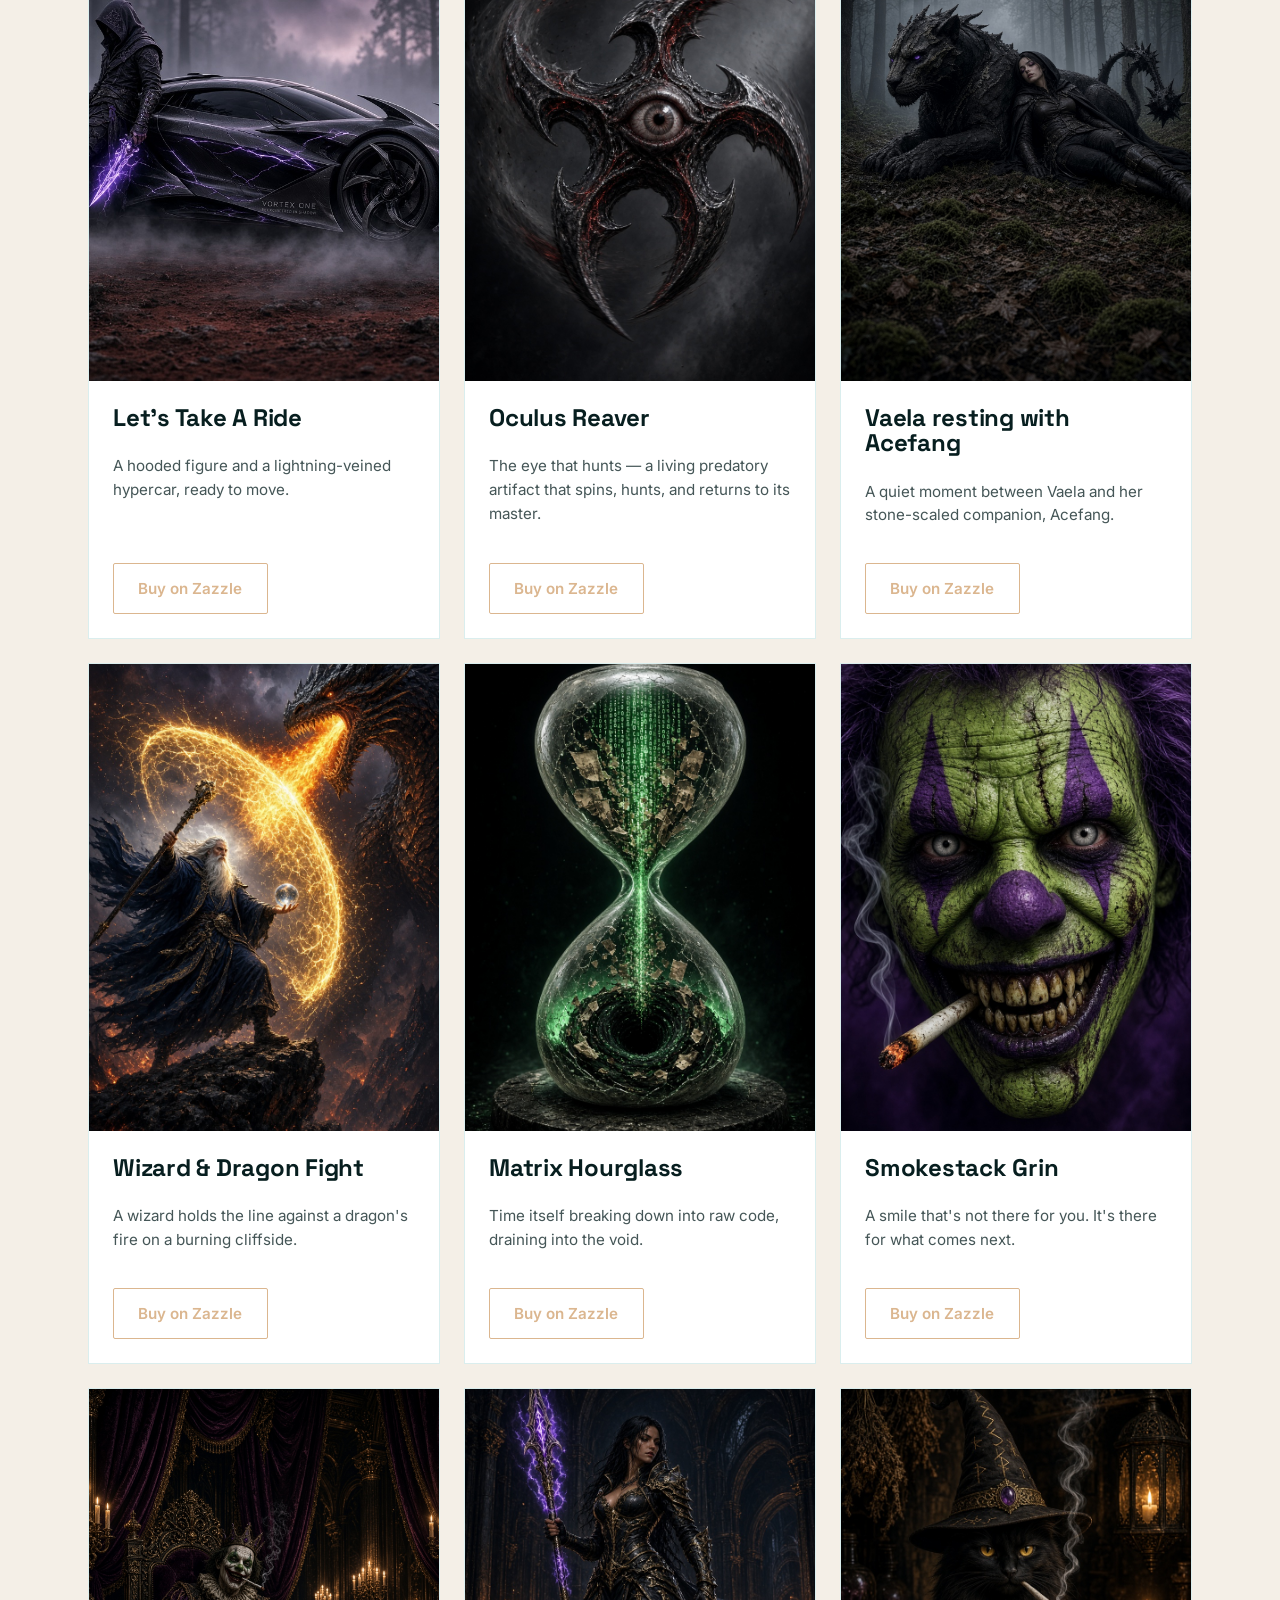
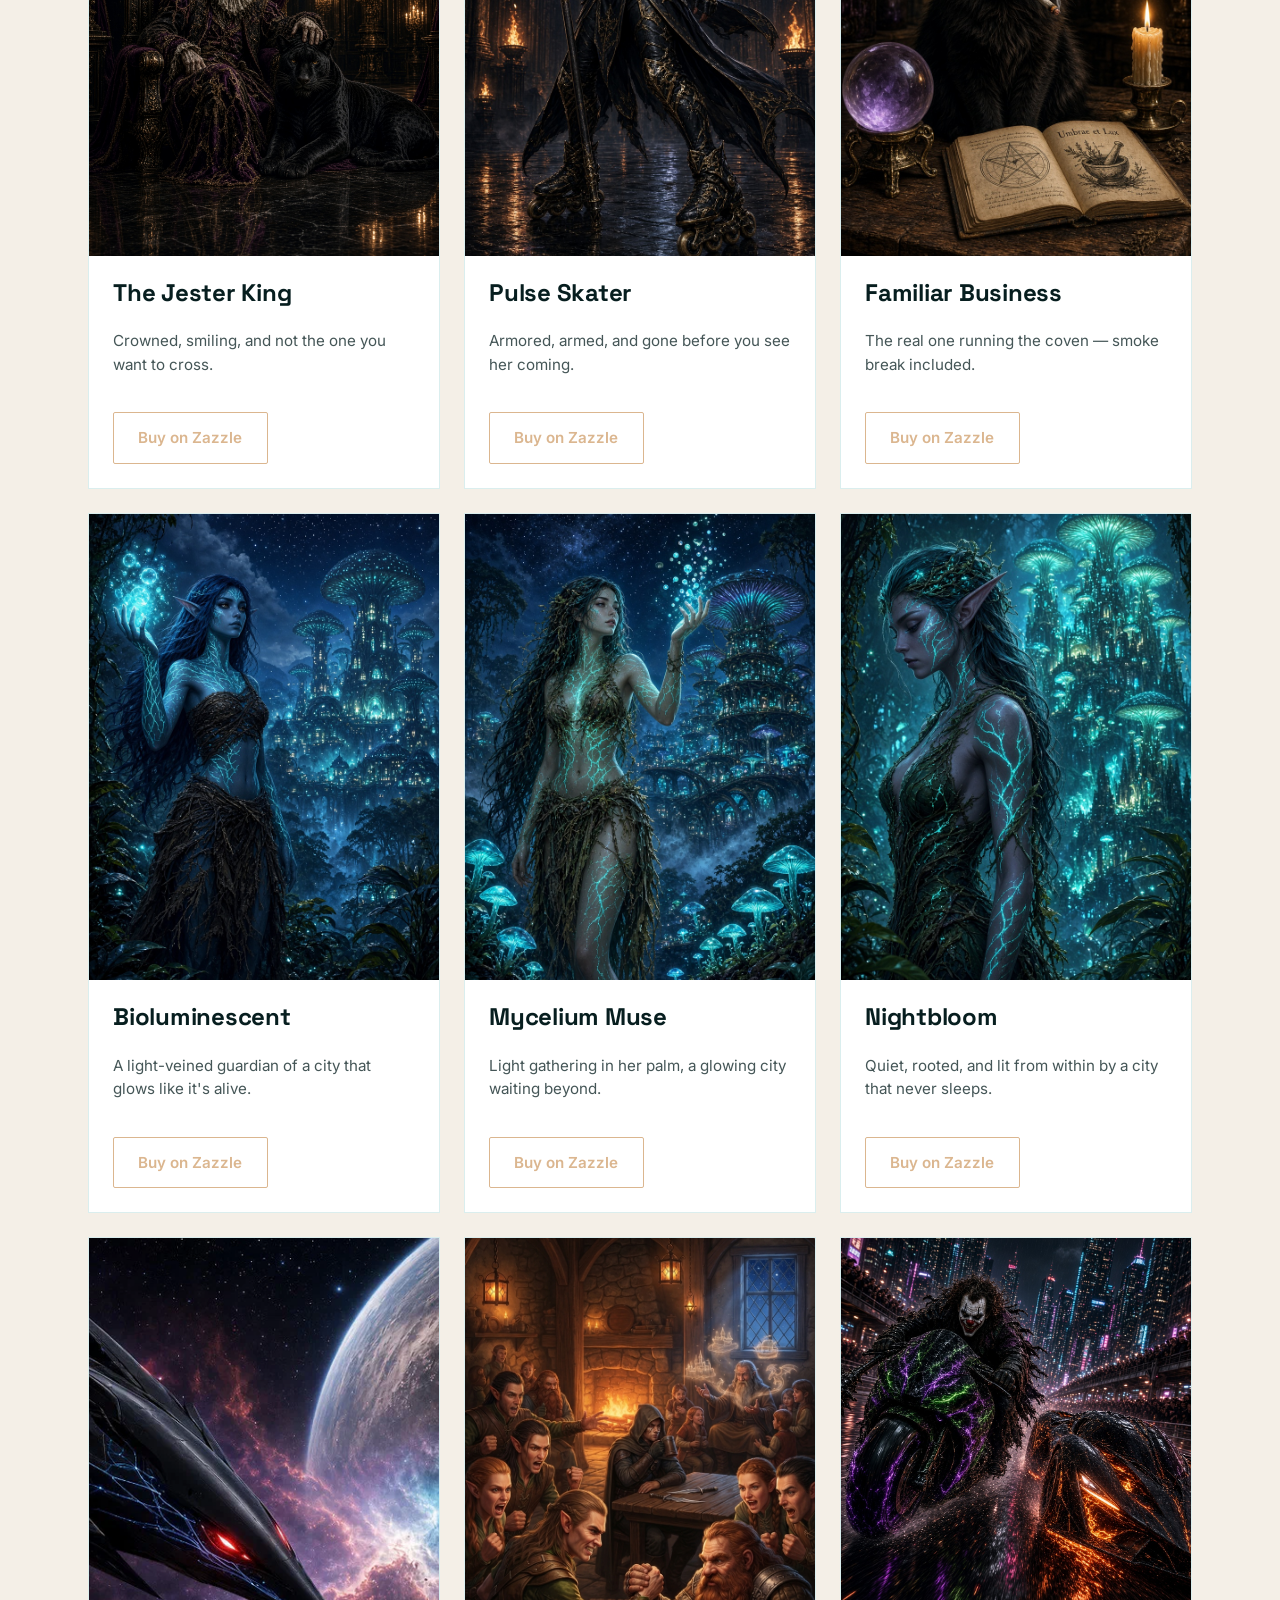
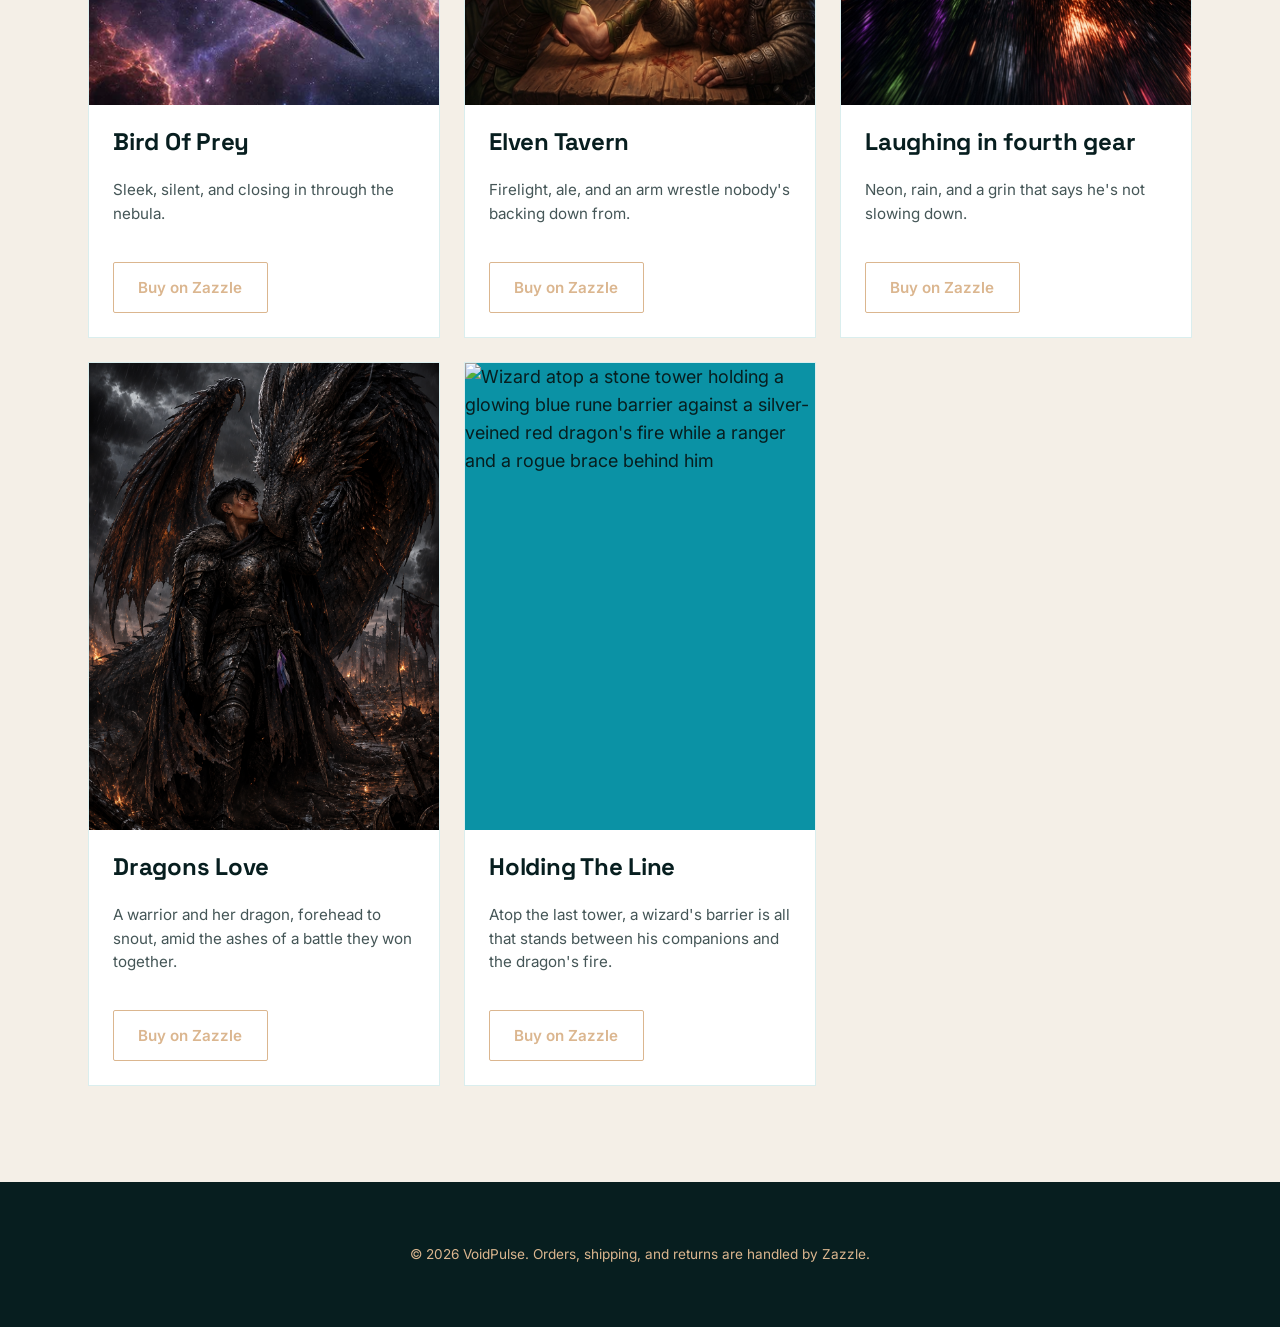
==== commit 7630888b: "Add files via upload" ====
--- a/shop.html
+++ b/shop.html
@@ -481,6 +481,17 @@
         </div>
       </article>
 
+      <article class="card">
+        <div class="card-image">
+          <img src="images/wizardprotectingteam.png" alt="Wizard atop a stone tower holding a glowing blue rune barrier against a silver-veined red dragon's fire while a ranger and a rogue brace behind him">
+        </div>
+        <div class="card-body">
+          <h3 class="card-title">Holding The Line</h3>
+          <p class="card-desc">Atop the last tower, a wizard's barrier is all that stands between his companions and the dragon's fire.</p>
+          <a class="btn btn-outline" href="https://www.zazzle.com/hold_the_line_t_shirt-256052736568490548?rf=238796556743245903">Buy on Zazzle</a>
+        </div>
+      </article>
+
     </div>
   </div>
 </section>
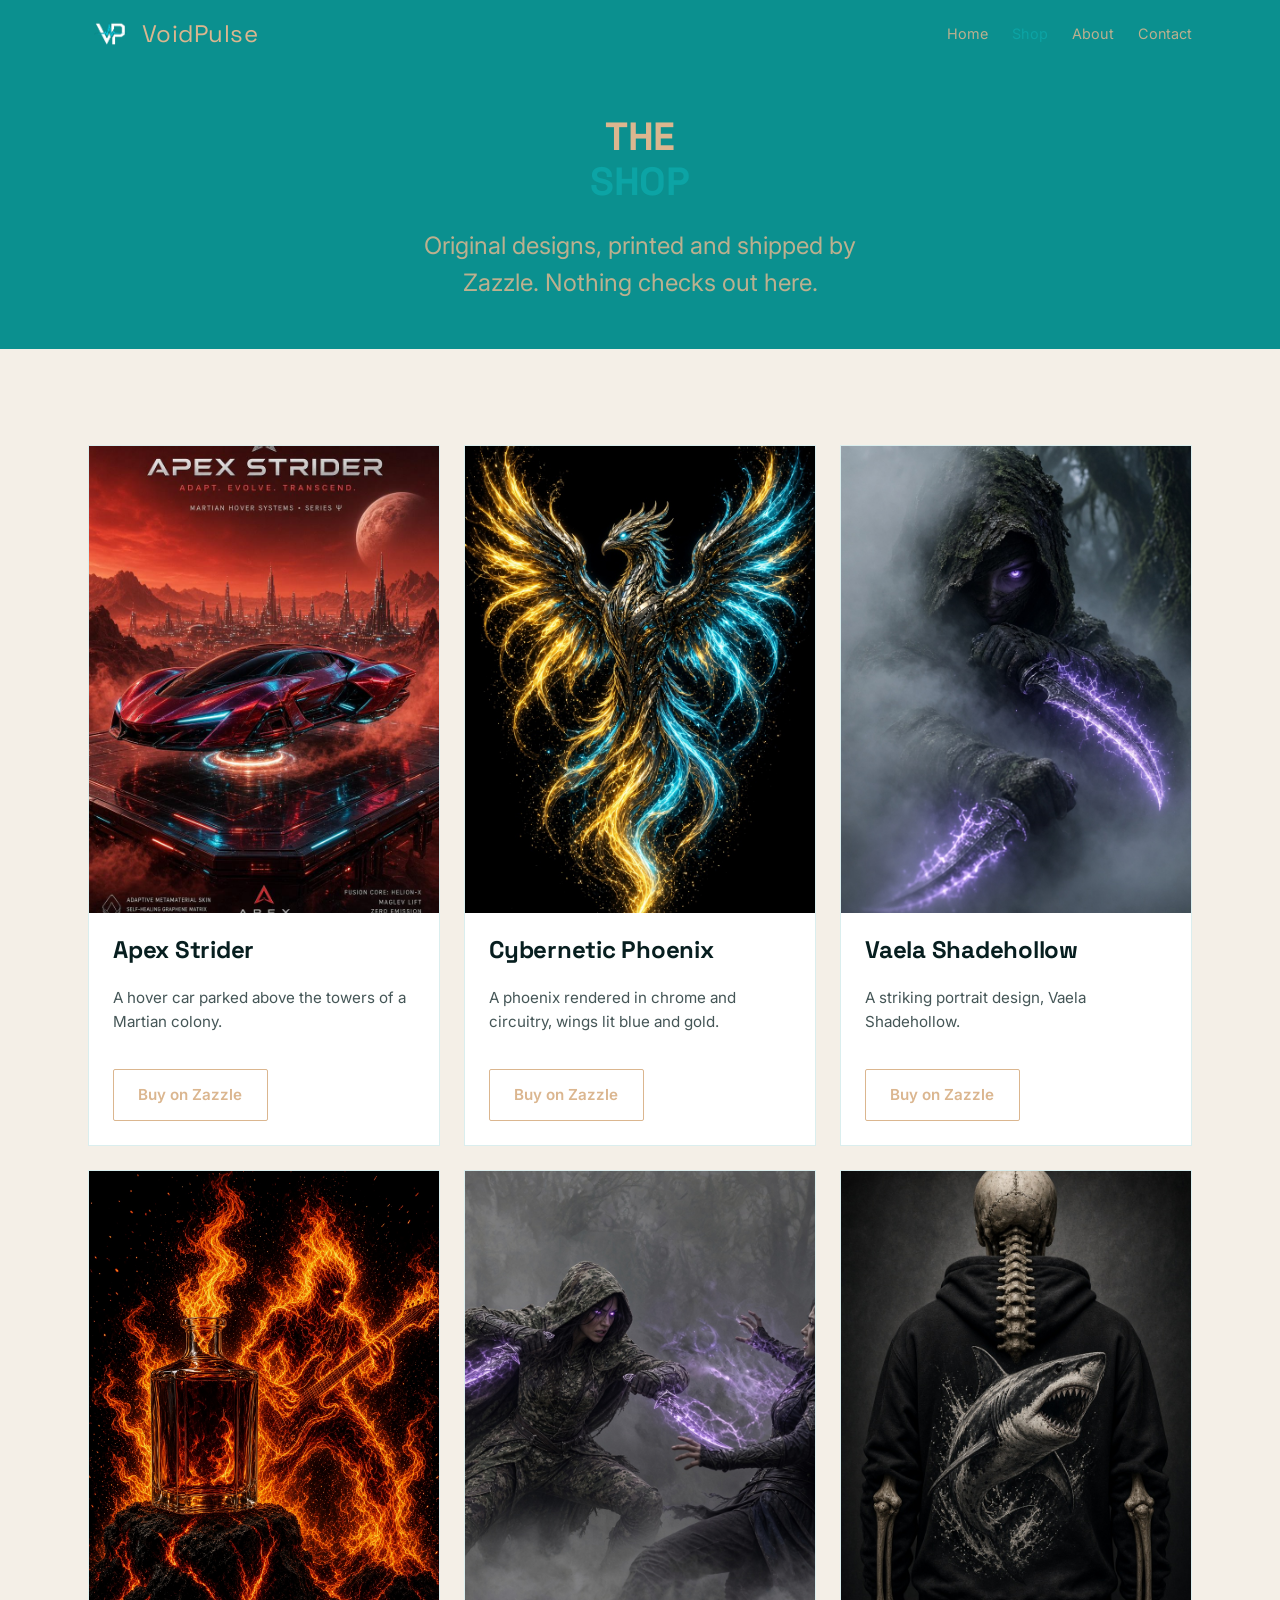
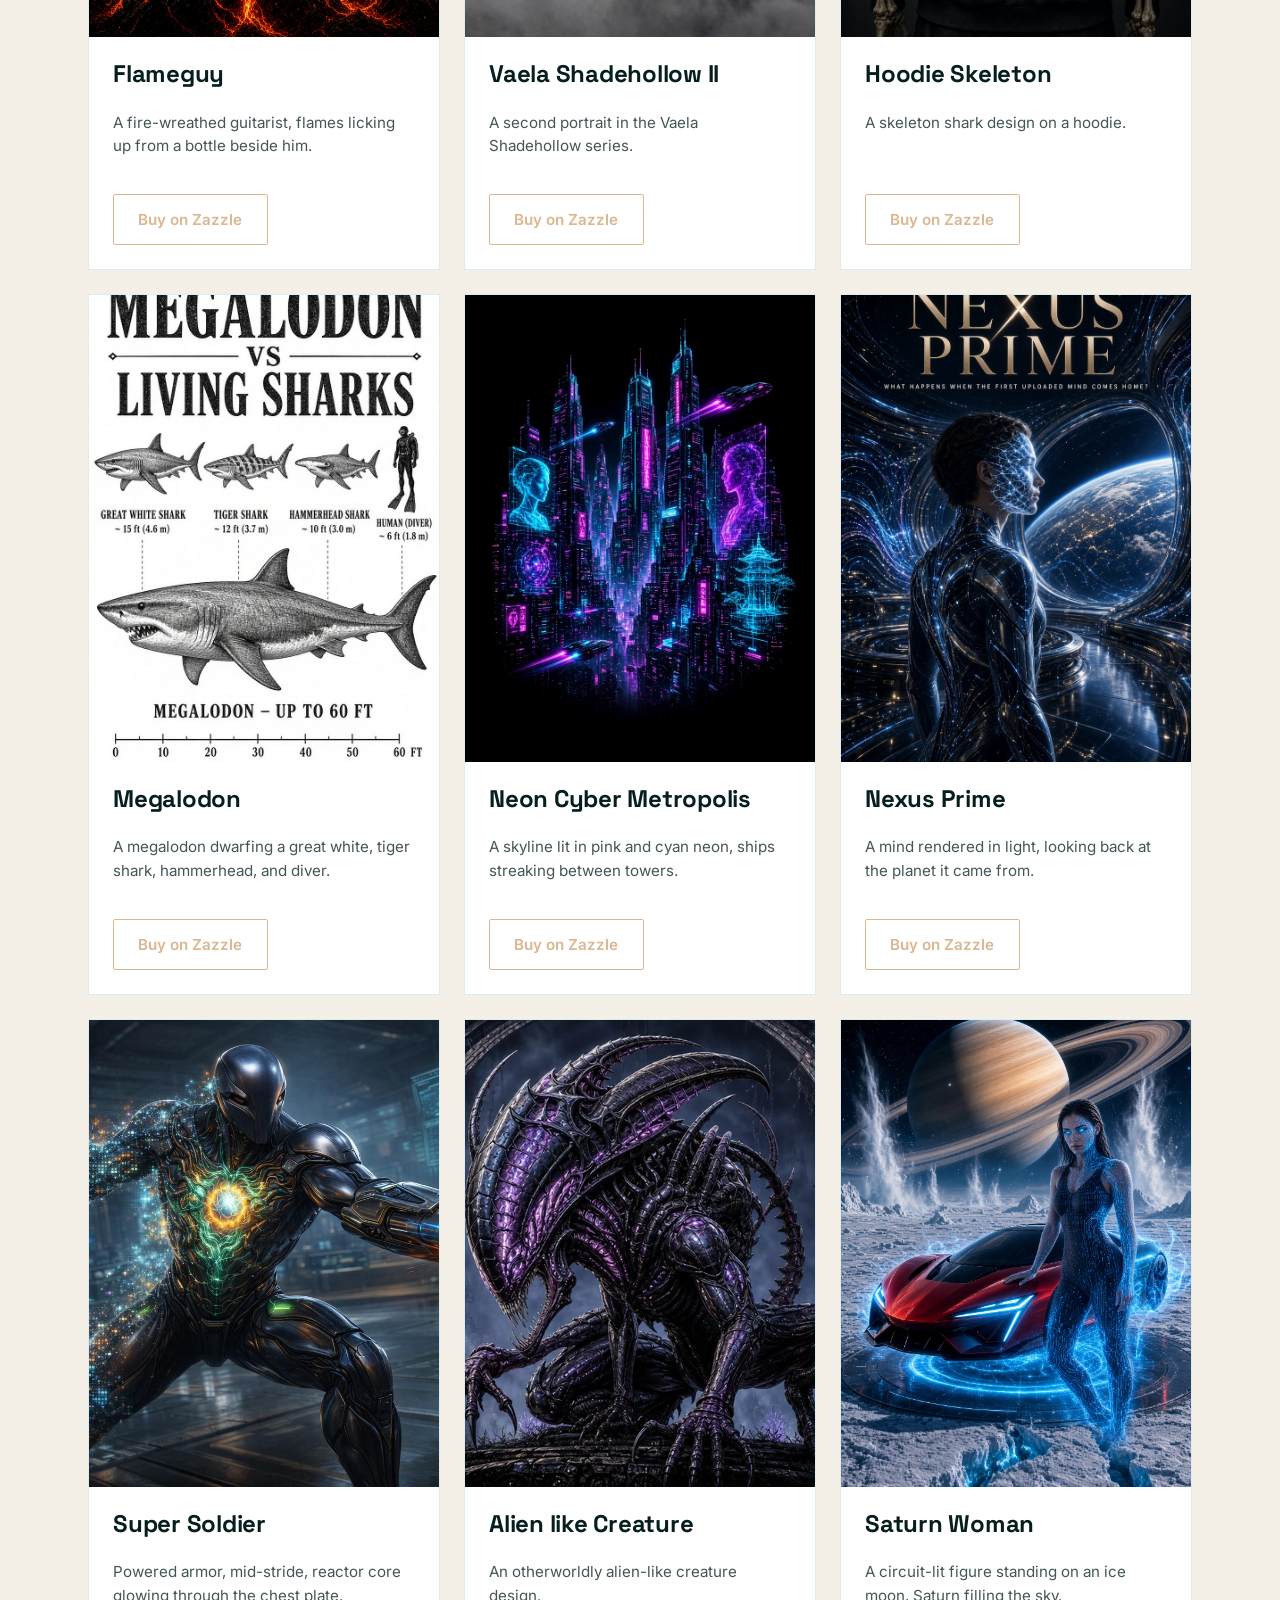
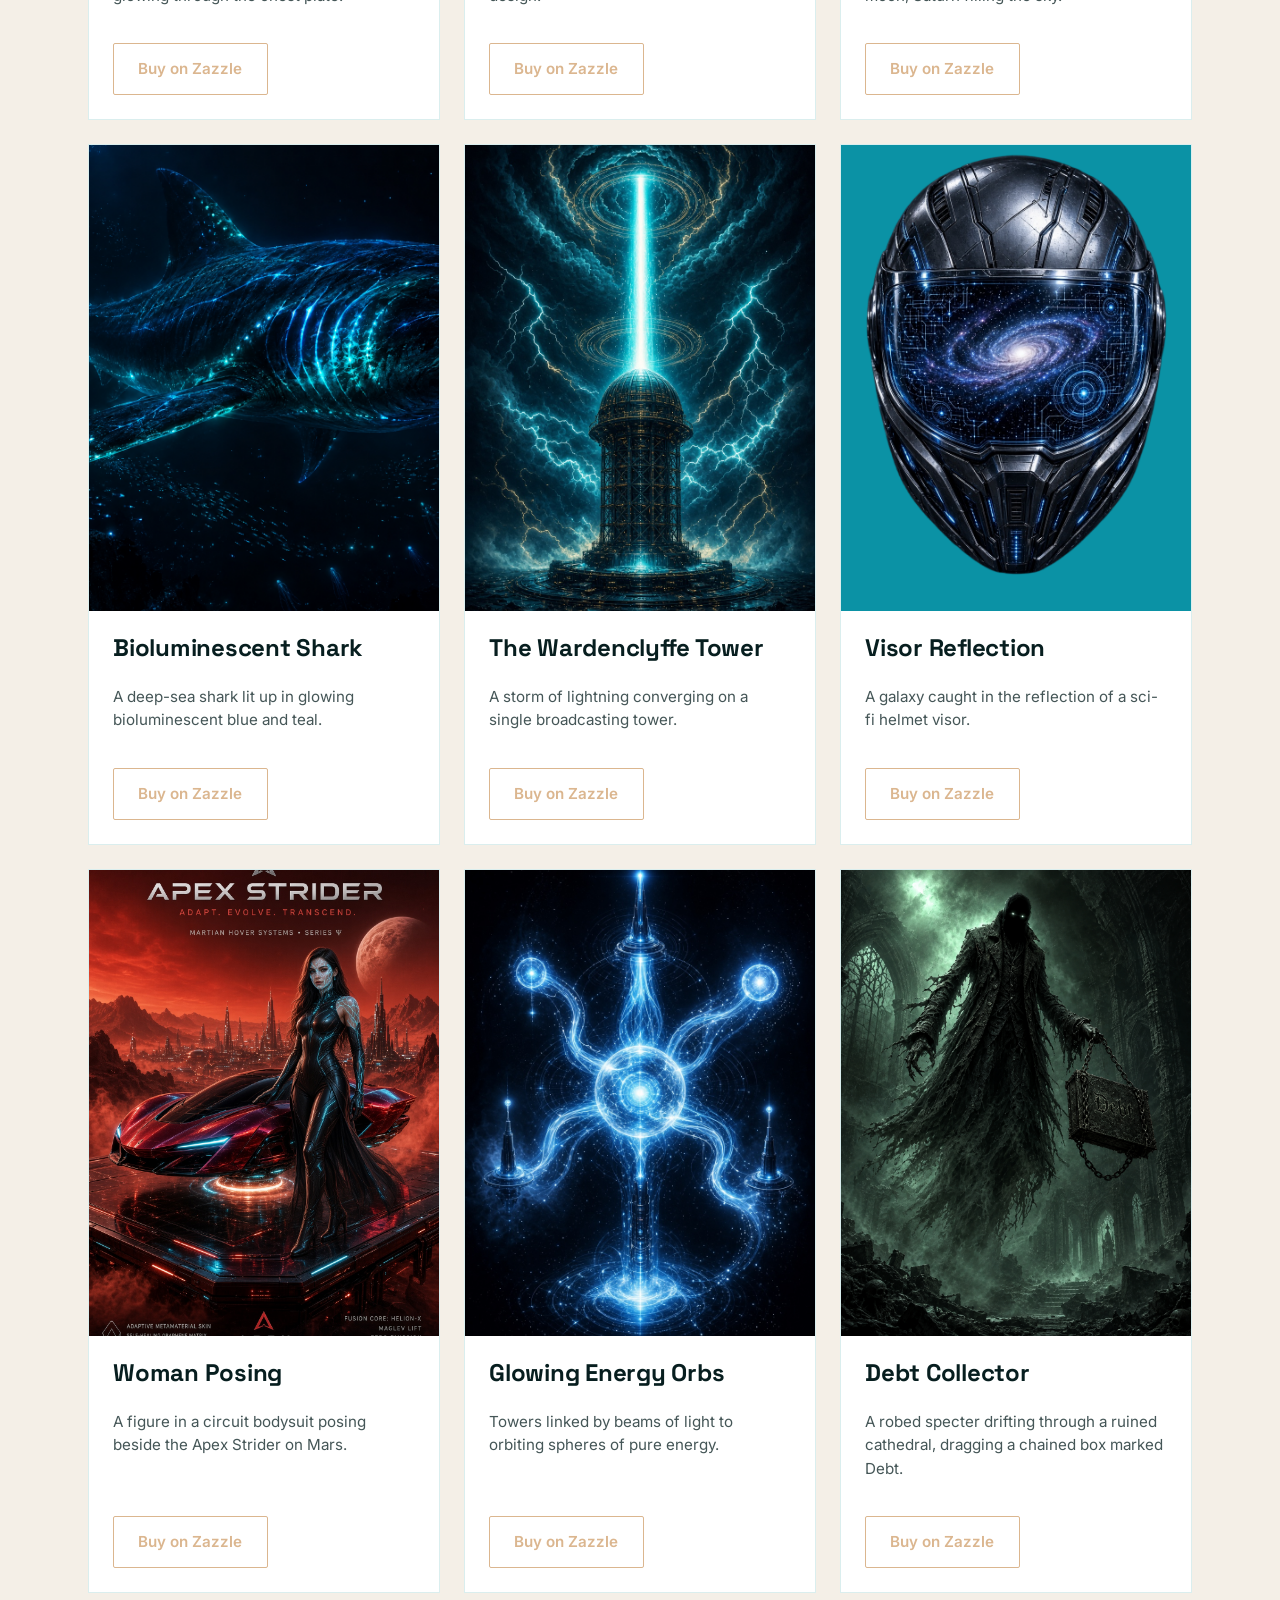
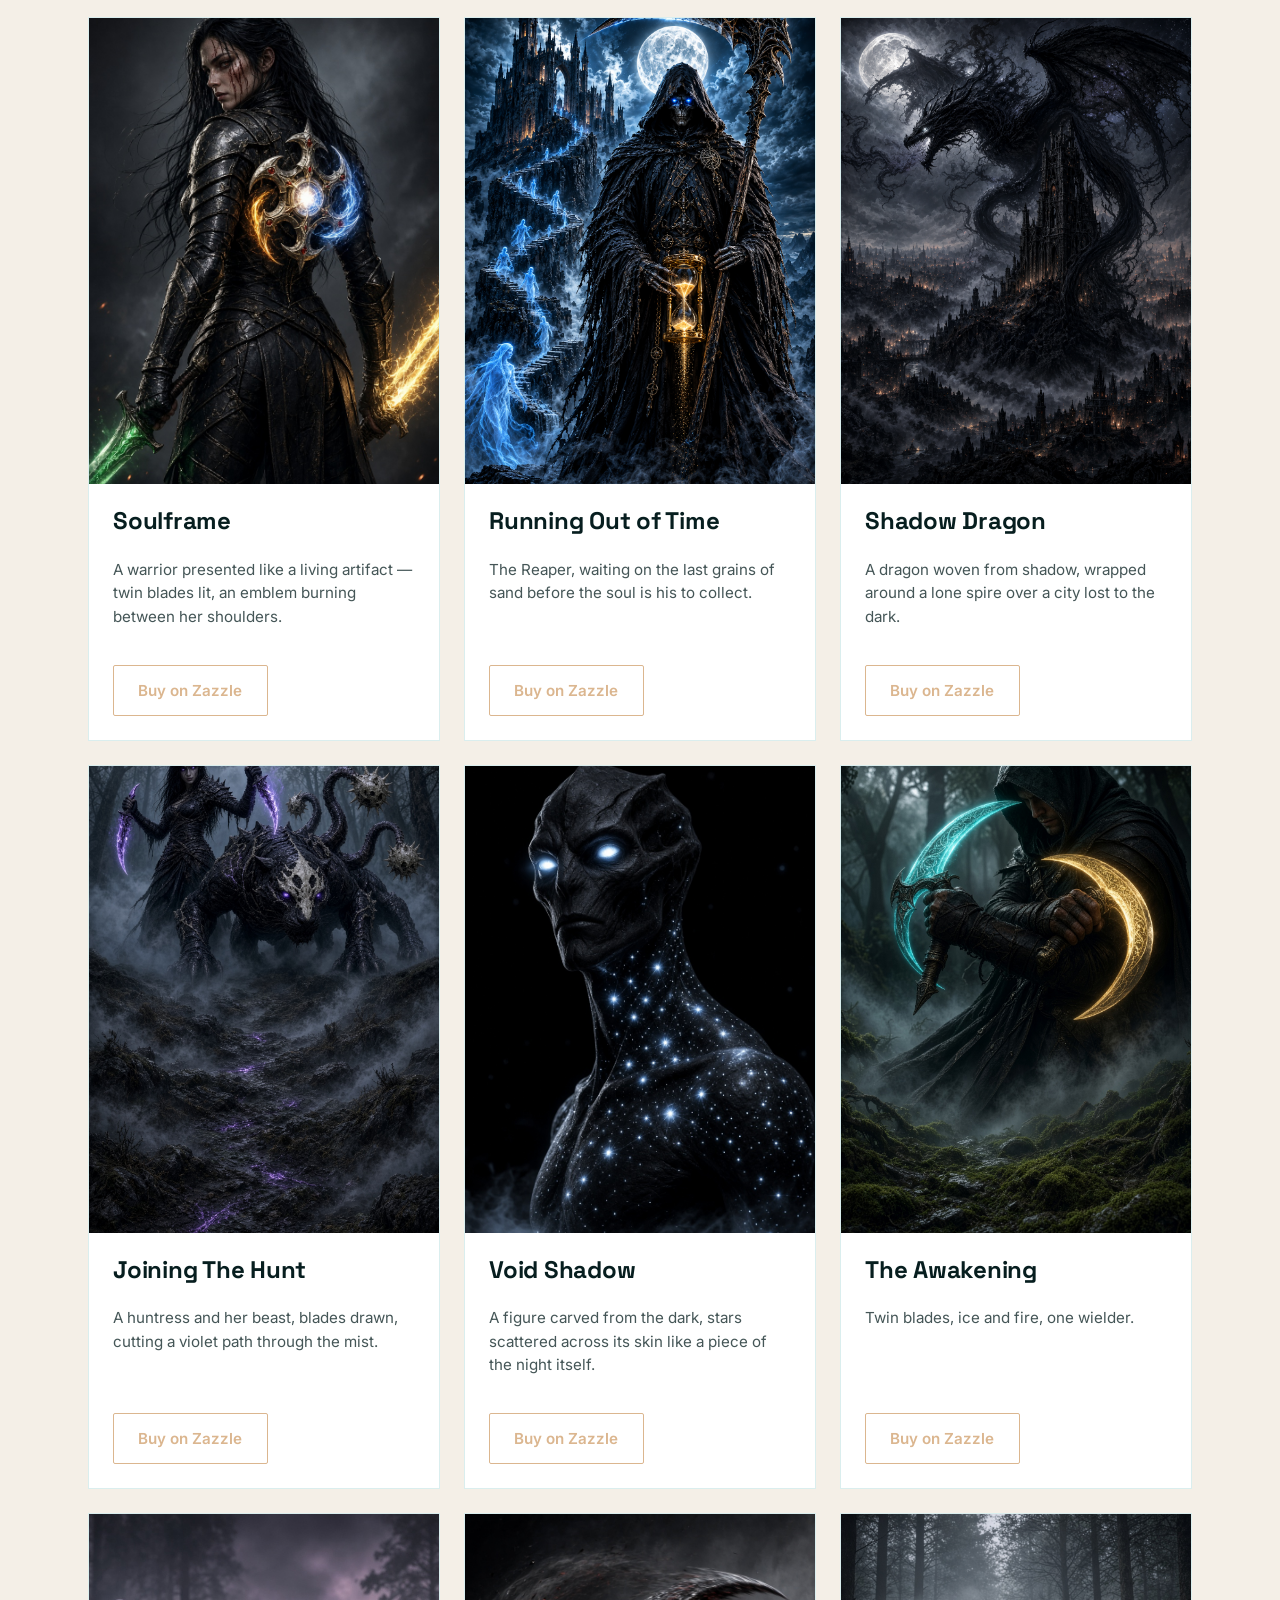
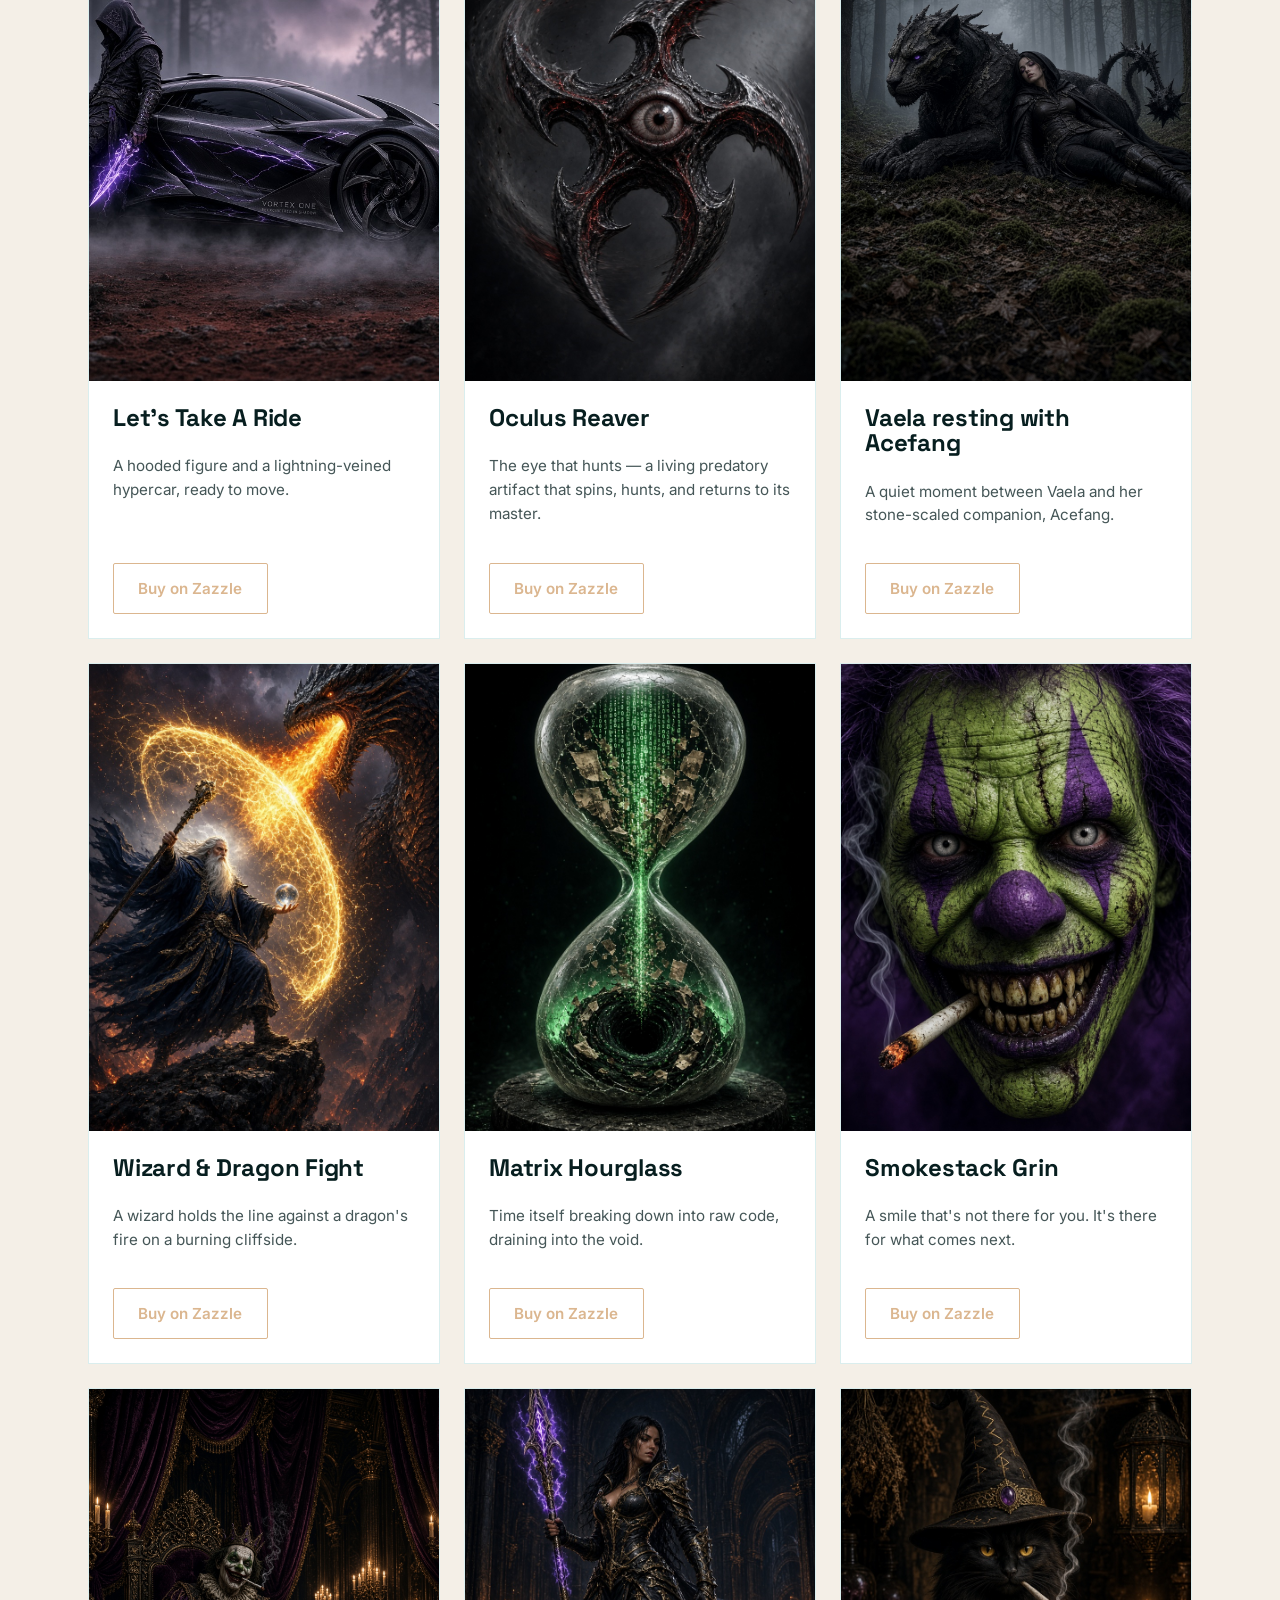
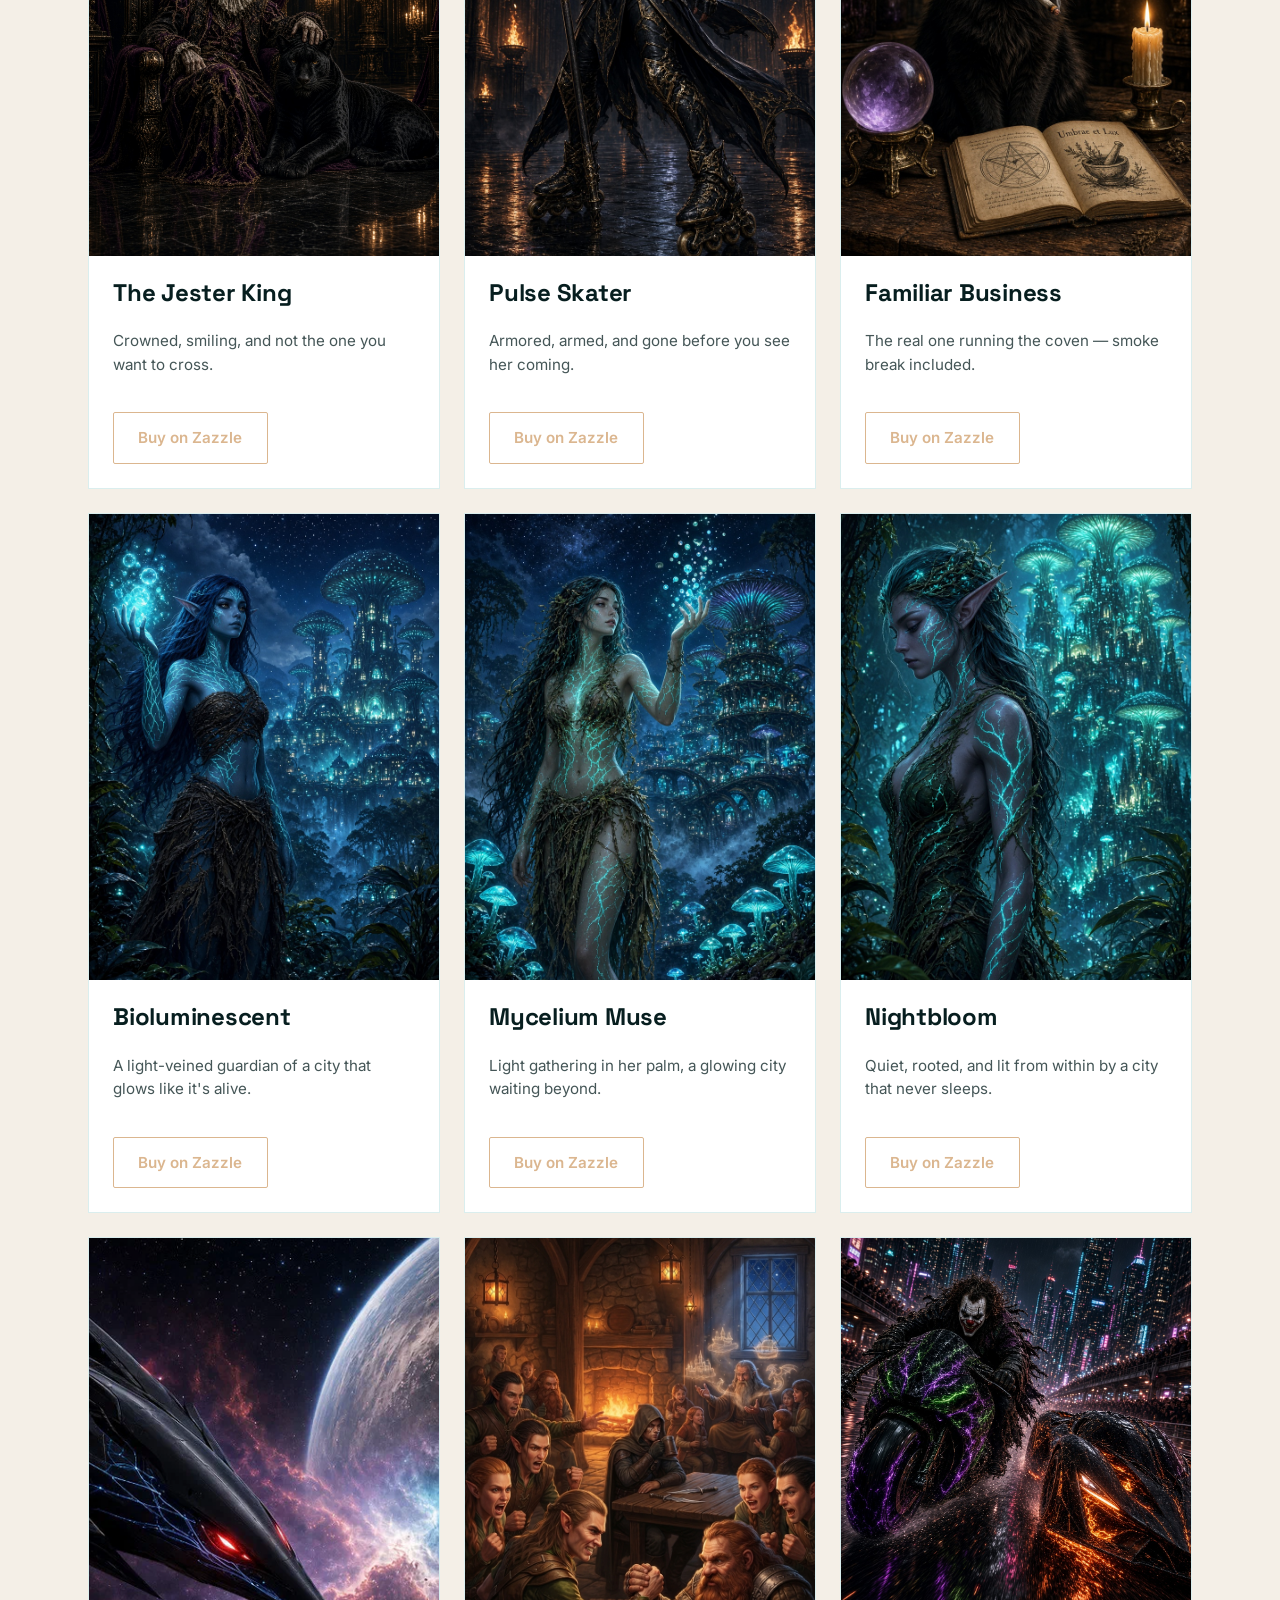
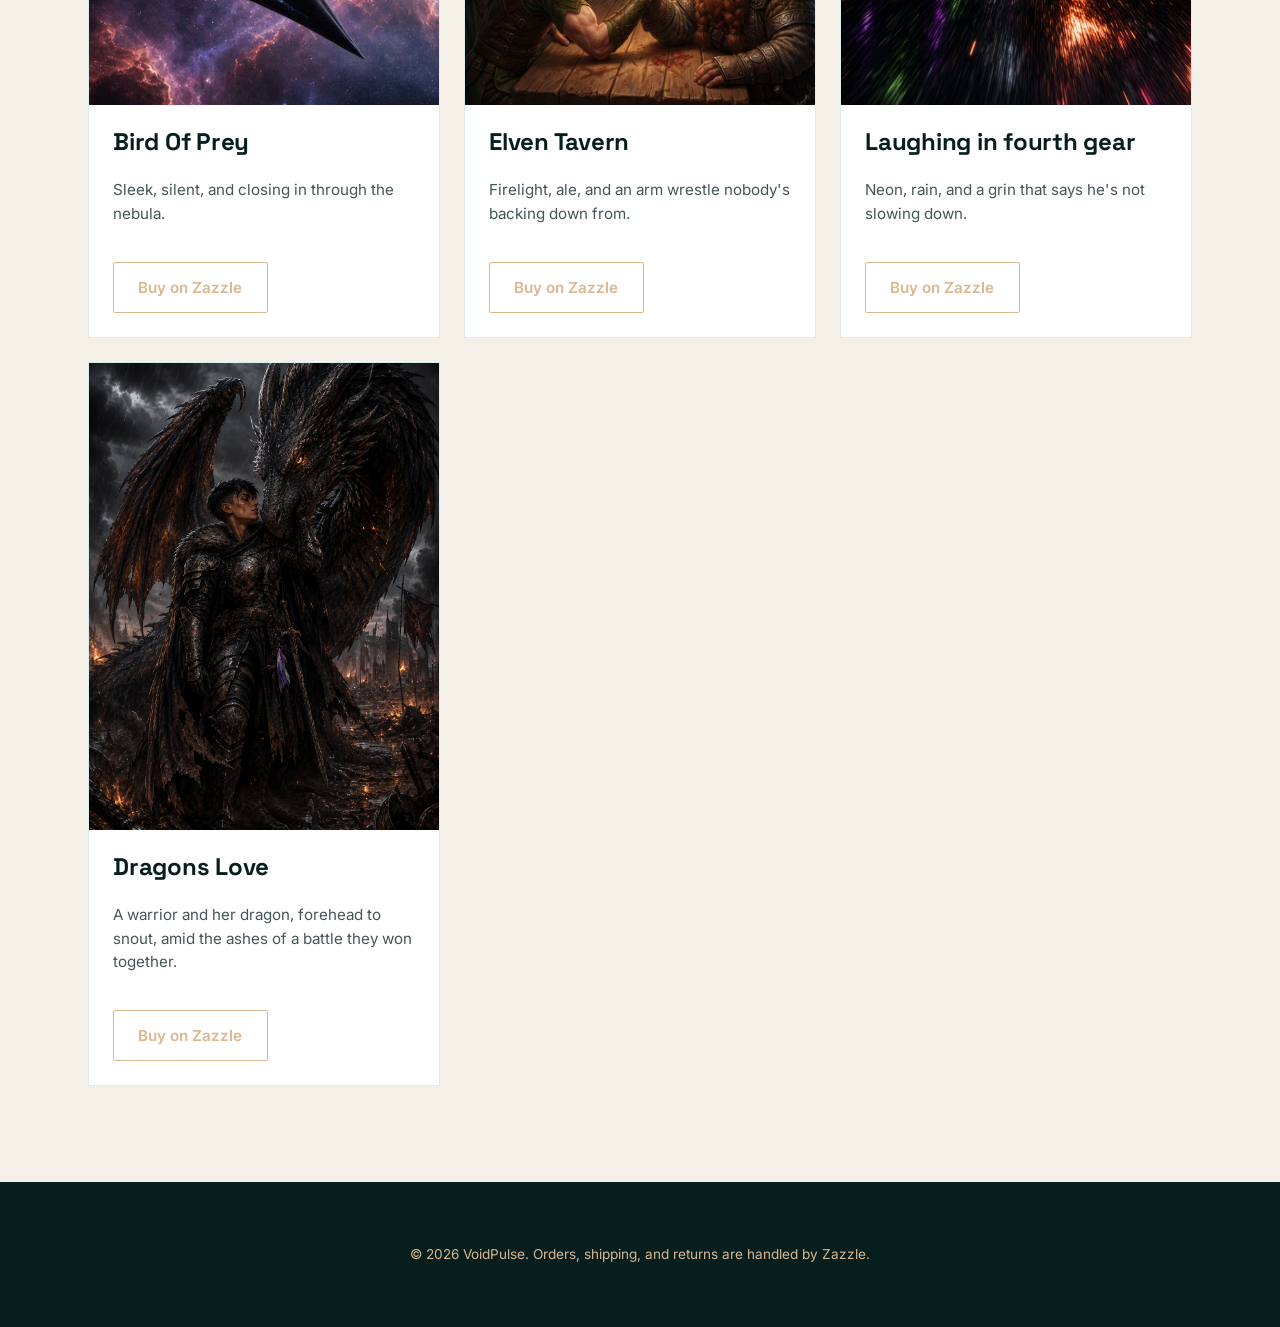
==== commit 383a4ffc: "Add files via upload" ====
--- a/shop.html
+++ b/shop.html
@@ -481,17 +481,6 @@
         </div>
       </article>
 
-      <article class="card">
-        <div class="card-image">
-          <img src="images/wizardprotectingteam.png" alt="Wizard atop a stone tower holding a glowing blue rune barrier against a silver-veined red dragon's fire while a ranger and a rogue brace behind him">
-        </div>
-        <div class="card-body">
-          <h3 class="card-title">Holding The Line</h3>
-          <p class="card-desc">Atop the last tower, a wizard's barrier is all that stands between his companions and the dragon's fire.</p>
-          <a class="btn btn-outline" href="https://www.zazzle.com/hold_the_line_t_shirt-256052736568490548?rf=238796556743245903">Buy on Zazzle</a>
-        </div>
-      </article>
-
     </div>
   </div>
 </section>
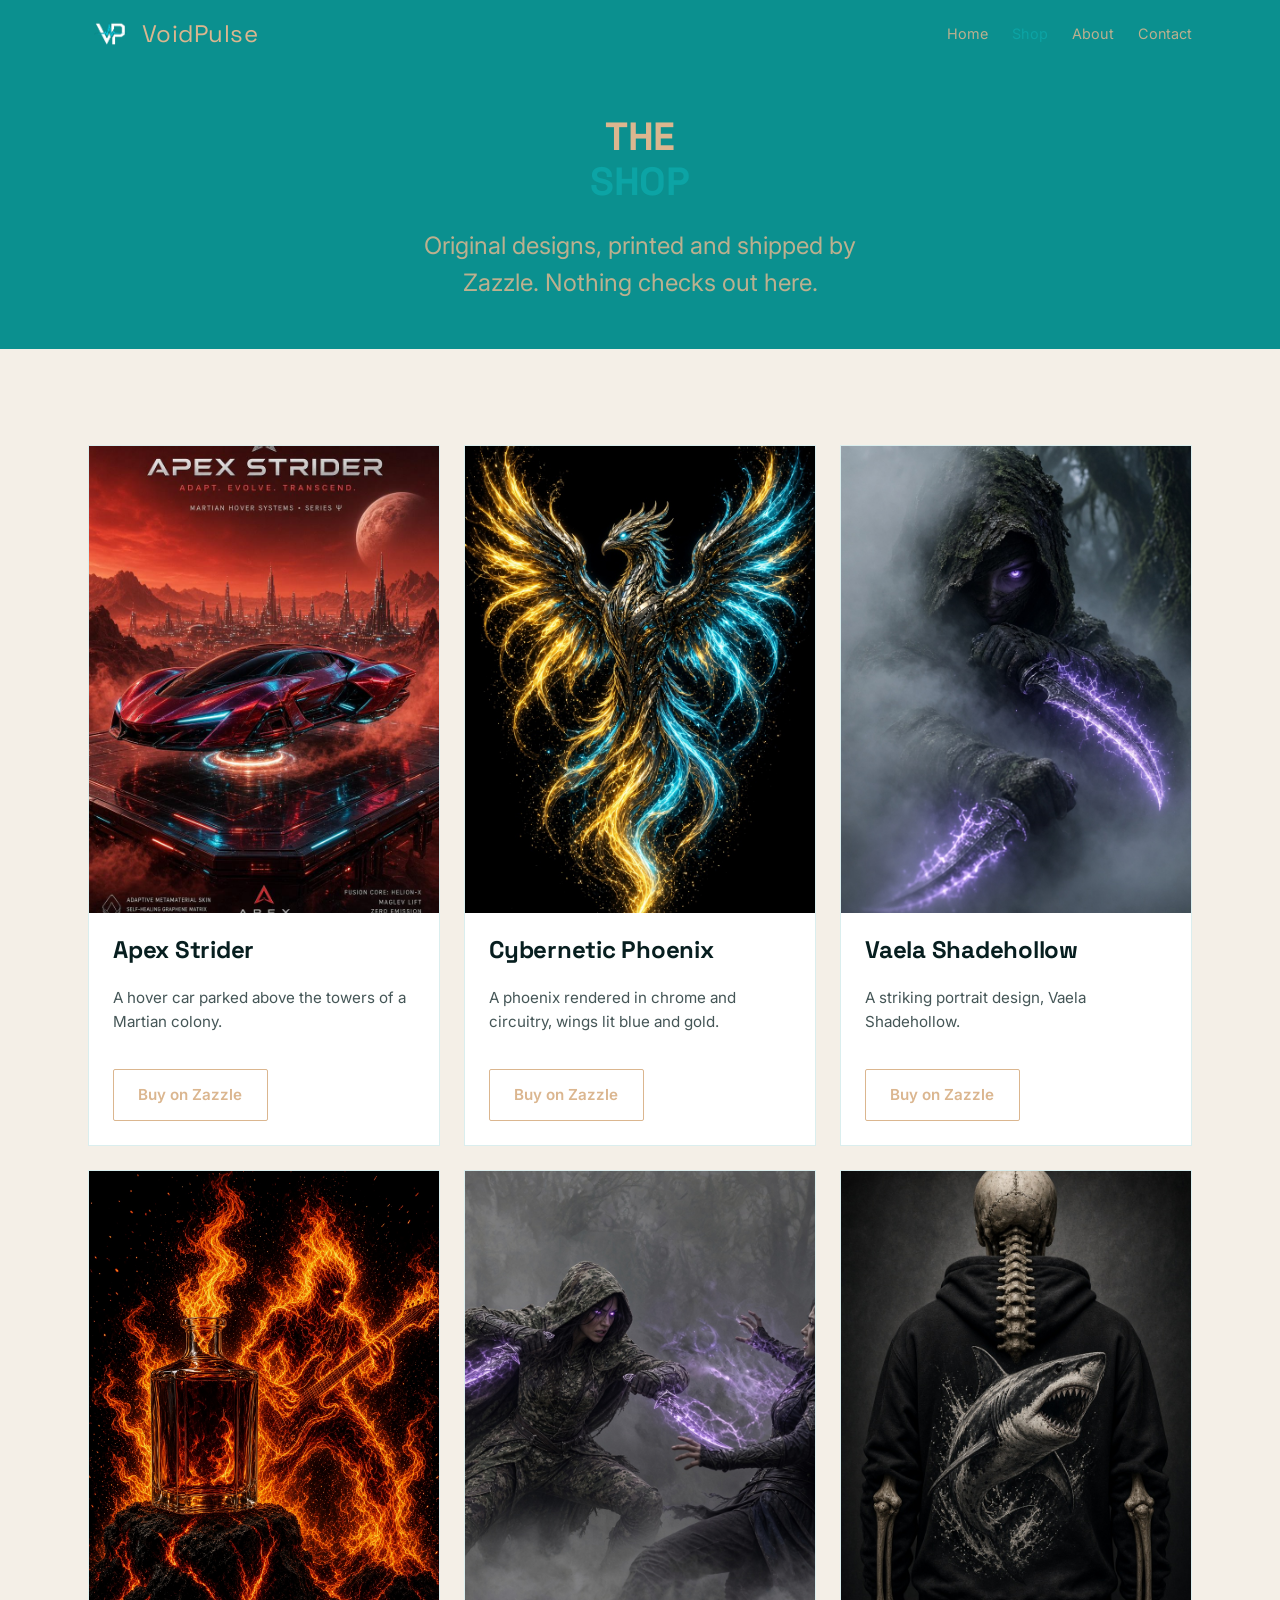
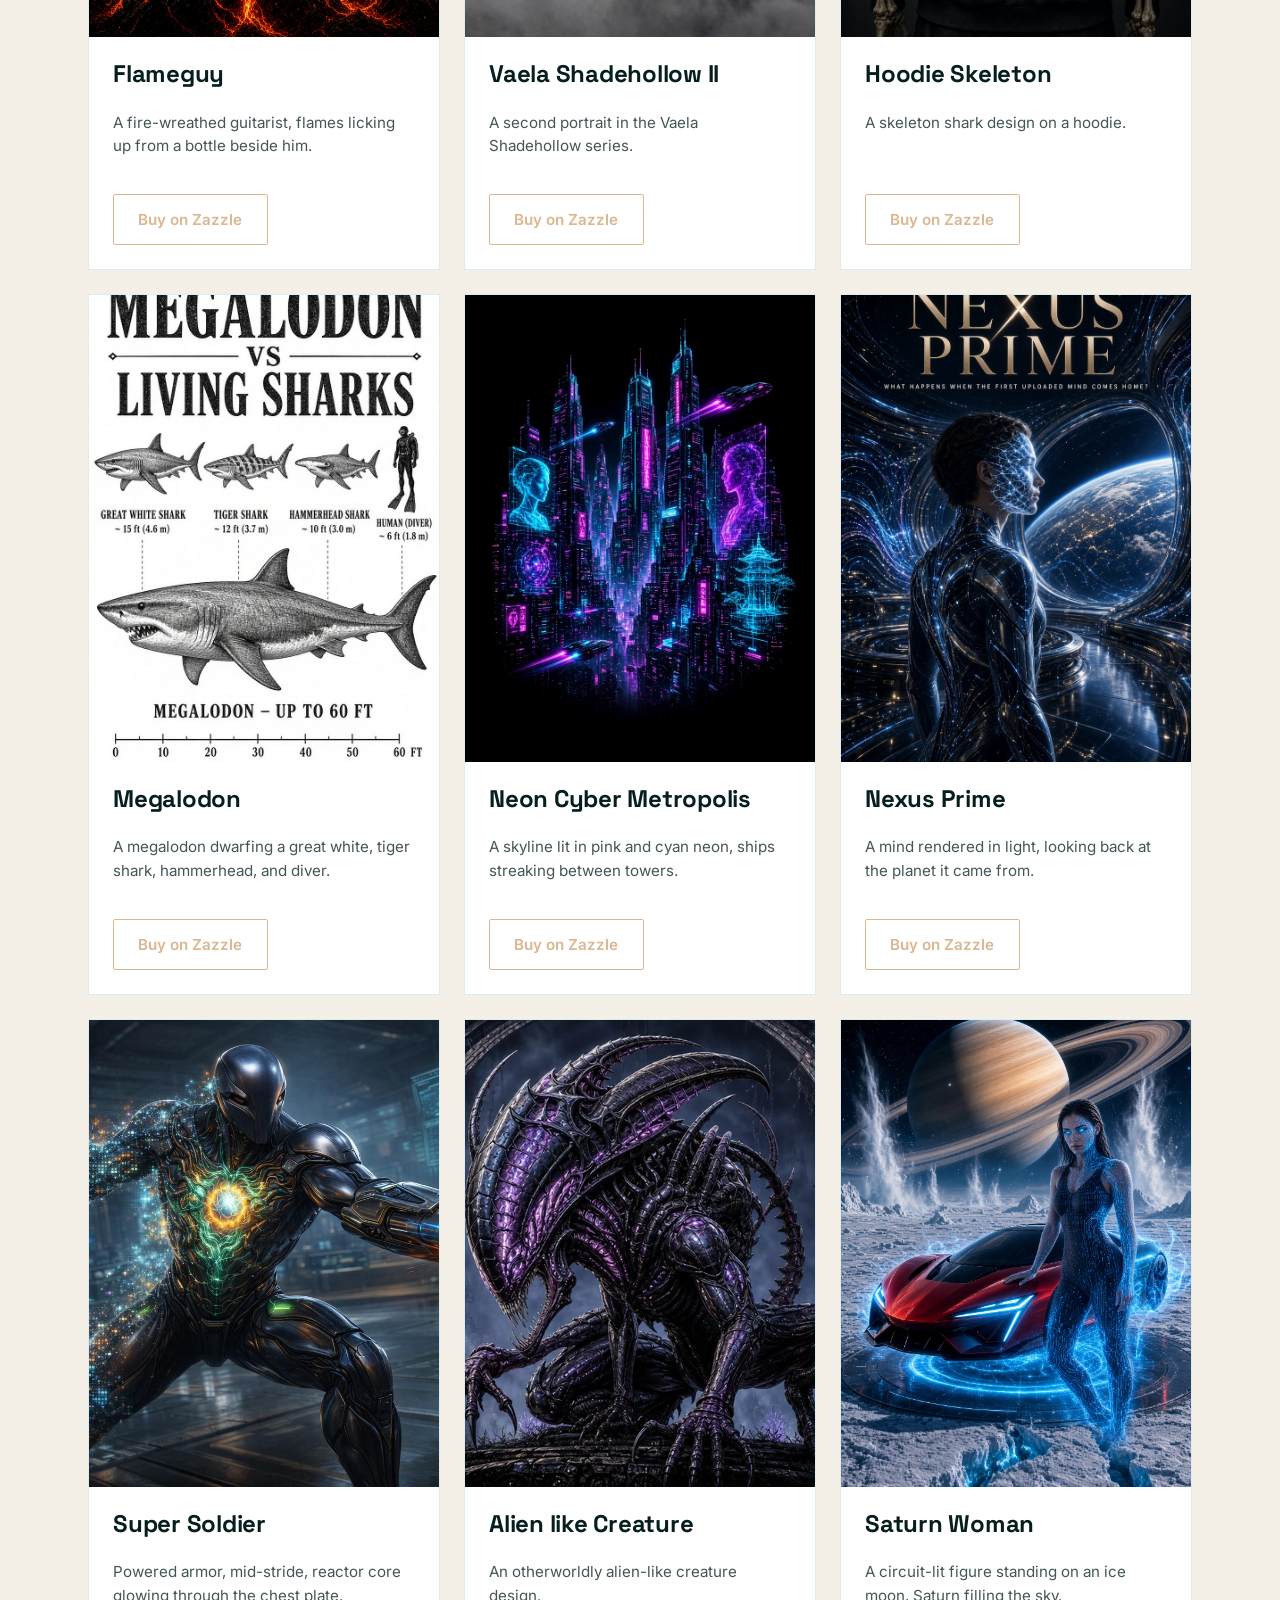
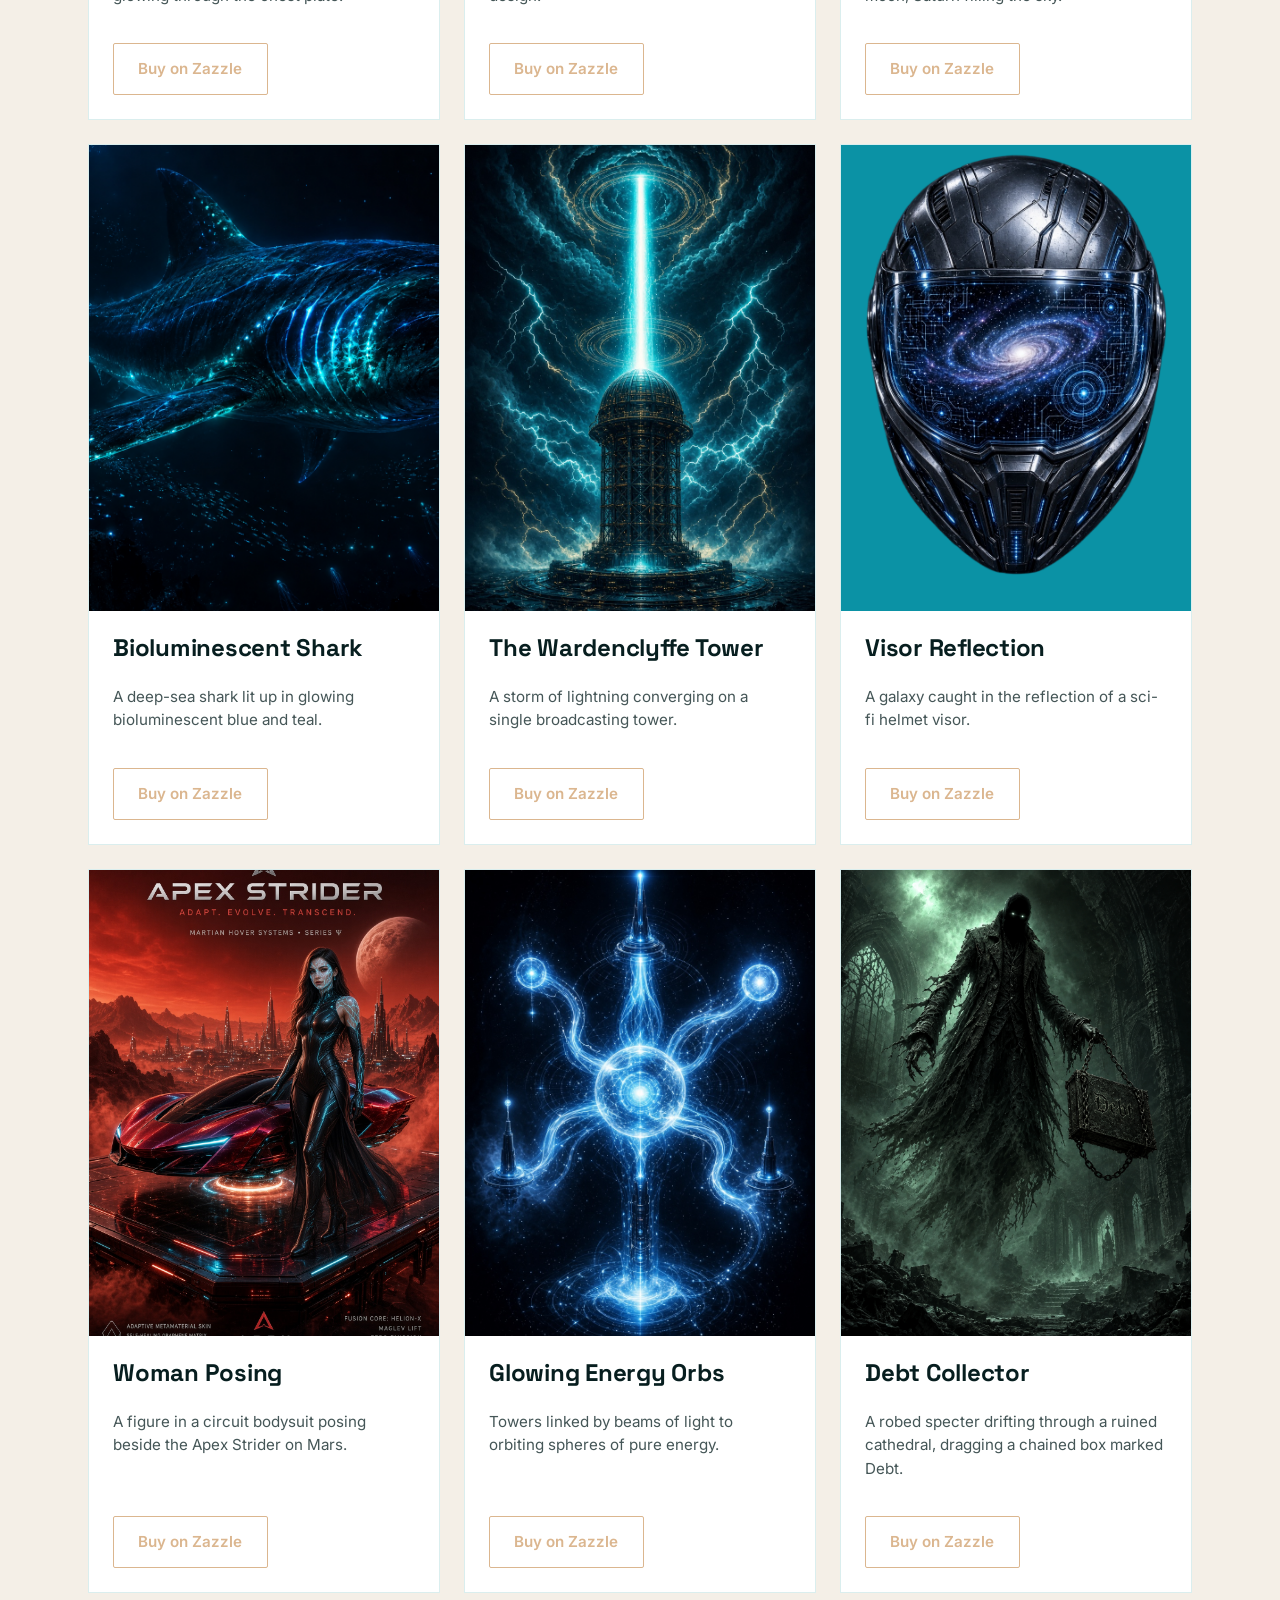
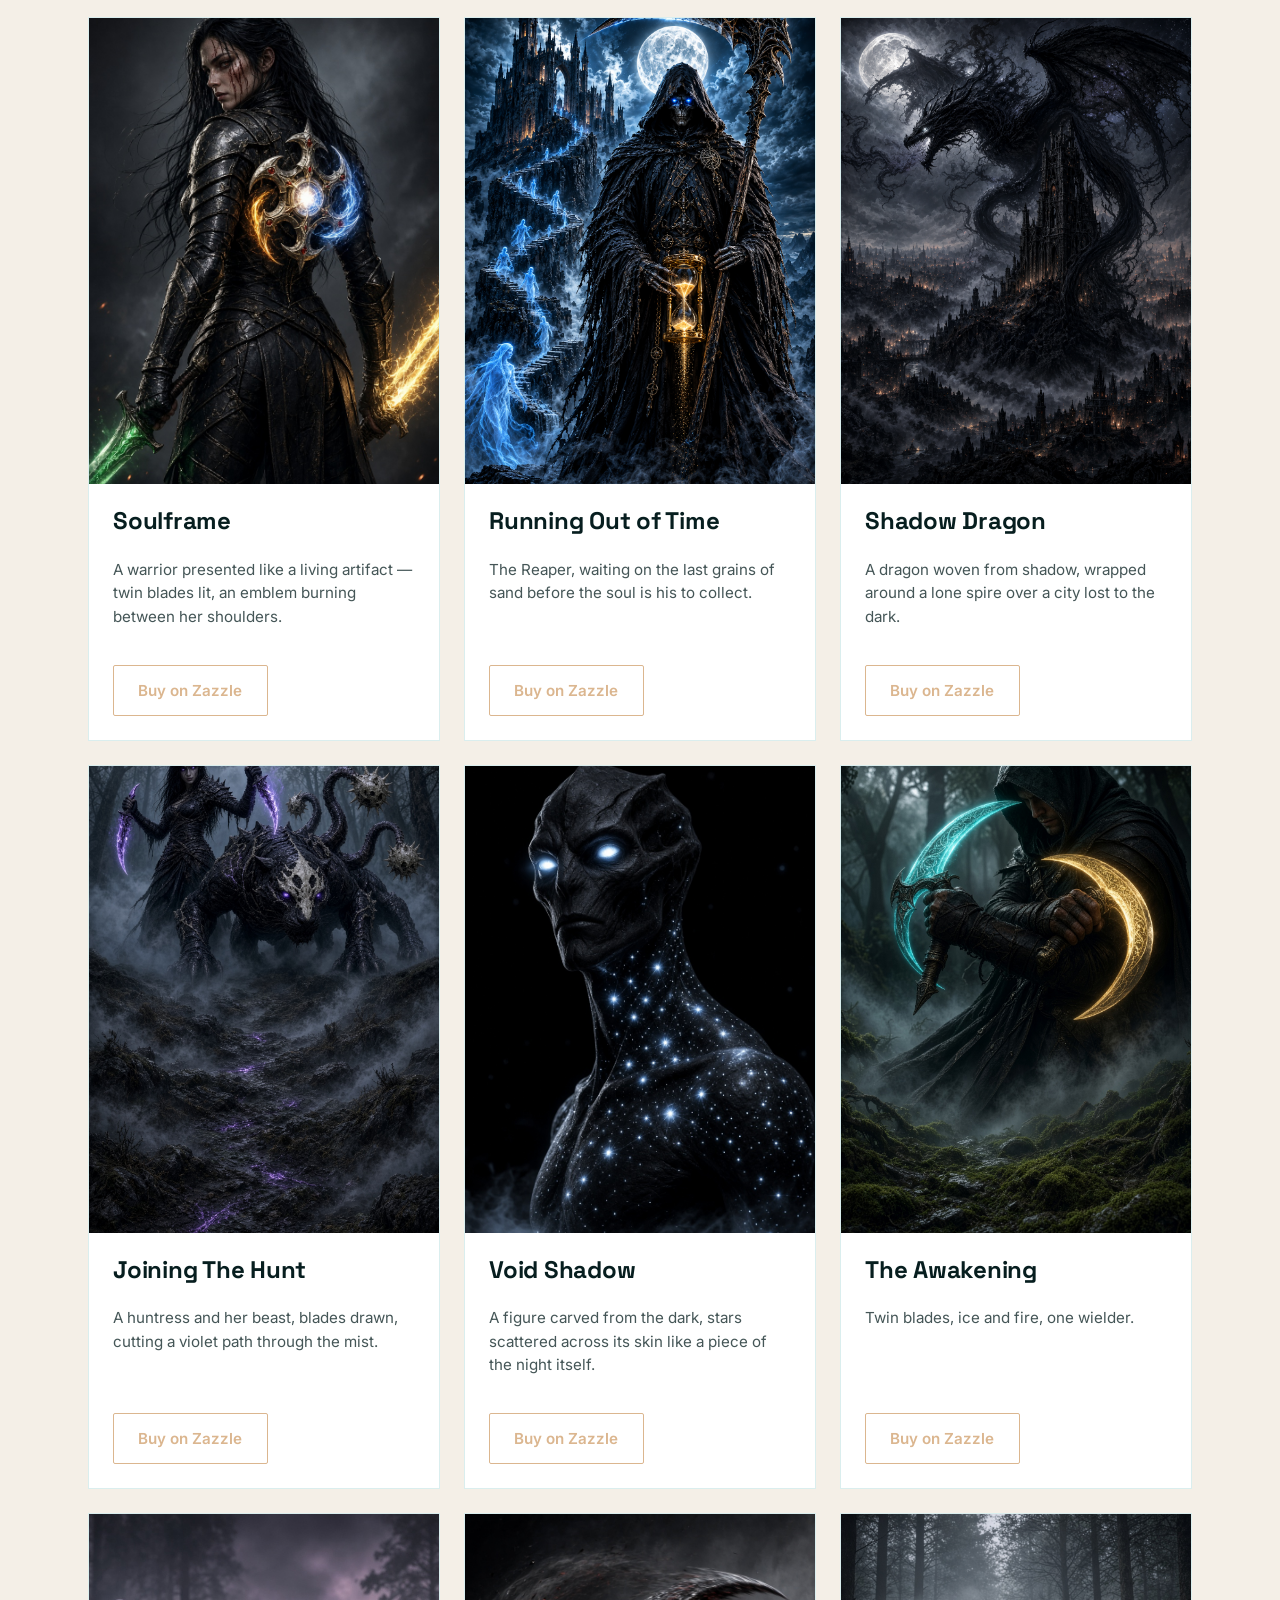
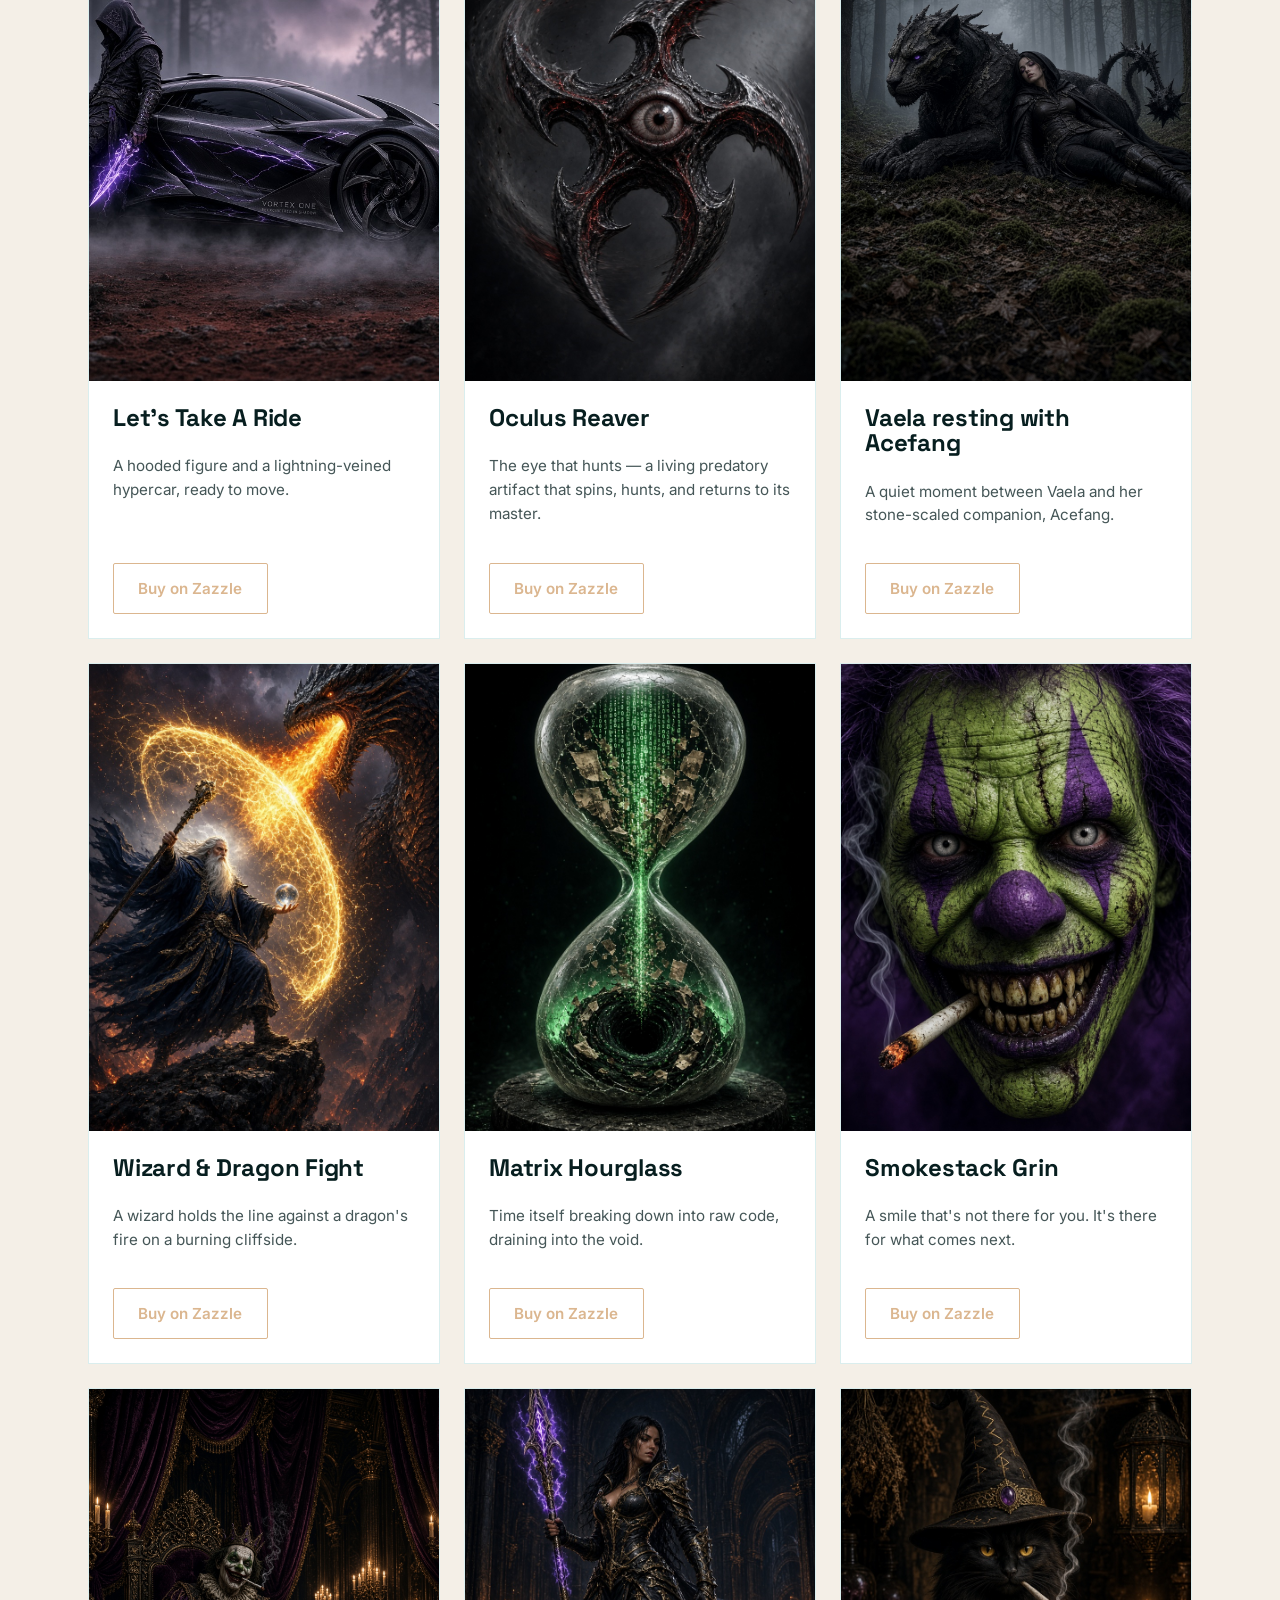
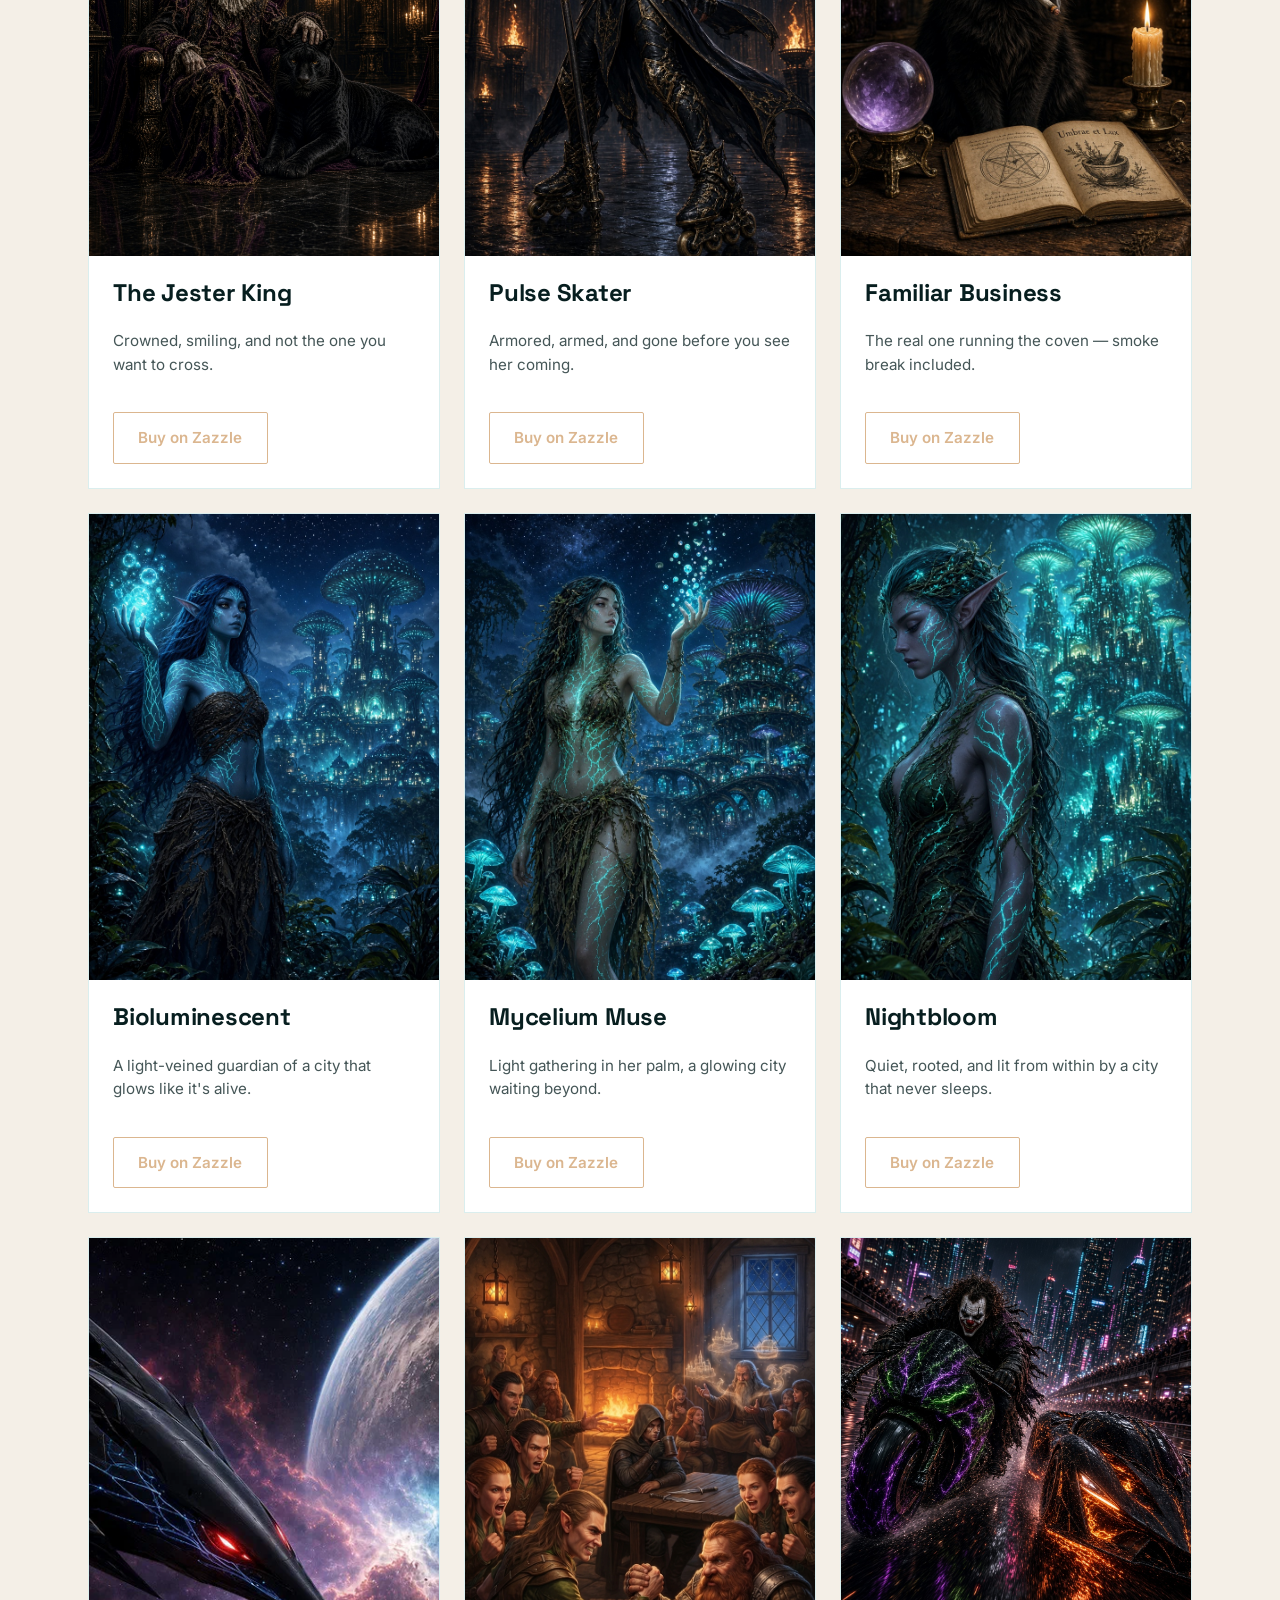
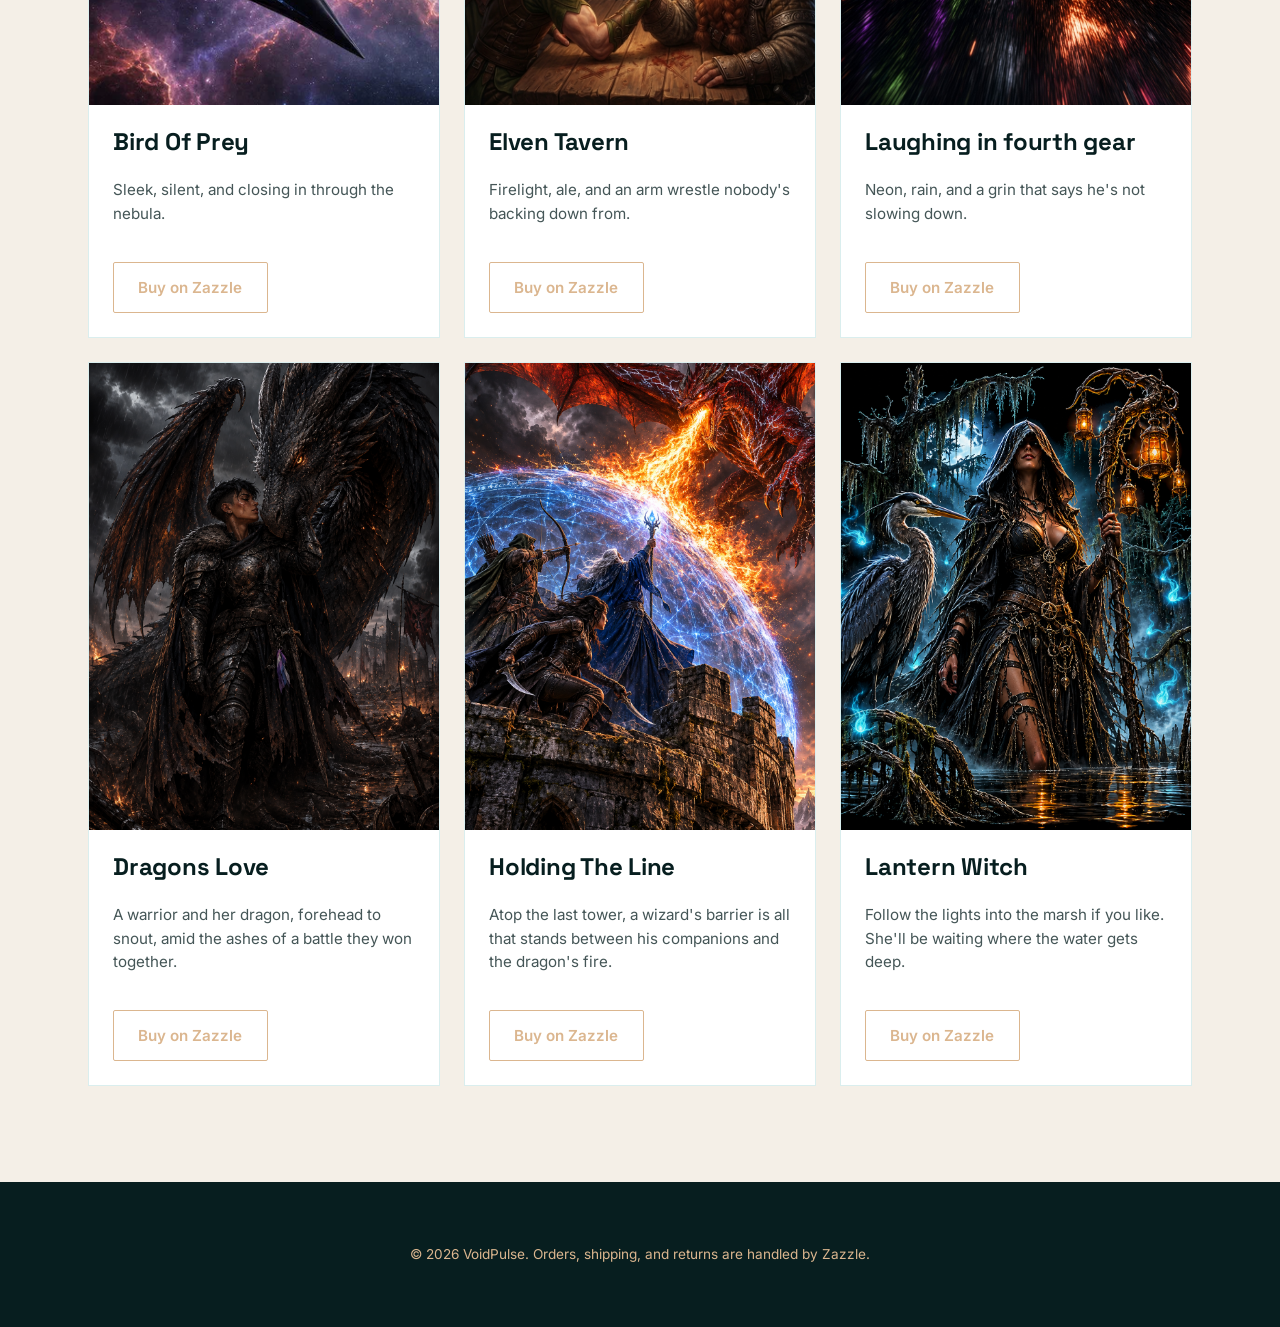
==== commit df058ef7: "Add files via upload" ====
--- a/shop.html
+++ b/shop.html
@@ -481,6 +481,28 @@
         </div>
       </article>
 
+      <article class="card">
+        <div class="card-image">
+          <img src="images/wizardprotectingteam.png" alt="Wizard atop a stone tower holding a glowing blue rune barrier against a silver-veined red dragon's fire while a ranger and a rogue brace behind him">
+        </div>
+        <div class="card-body">
+          <h3 class="card-title">Holding The Line</h3>
+          <p class="card-desc">Atop the last tower, a wizard's barrier is all that stands between his companions and the dragon's fire.</p>
+          <a class="btn btn-outline" href="https://www.zazzle.com/hold_the_line_t_shirt-256052736568490548?rf=238796556743245903">Buy on Zazzle</a>
+        </div>
+      </article>
+
+      <article class="card">
+        <div class="card-image">
+          <img src="images/forestwomanmage.png" alt="Hooded swamp witch standing in dark water with a lantern-hung staff, a grey heron beside her and blue will-o'-wisps drifting through the mist">
+        </div>
+        <div class="card-body">
+          <h3 class="card-title">Lantern Witch</h3>
+          <p class="card-desc">Follow the lights into the marsh if you like. She'll be waiting where the water gets deep.</p>
+          <a class="btn btn-outline" href="https://www.zazzle.com/lantern_witch_t_shirt-256797097559100539?rf=238796556743245903">Buy on Zazzle</a>
+        </div>
+      </article>
+
     </div>
   </div>
 </section>
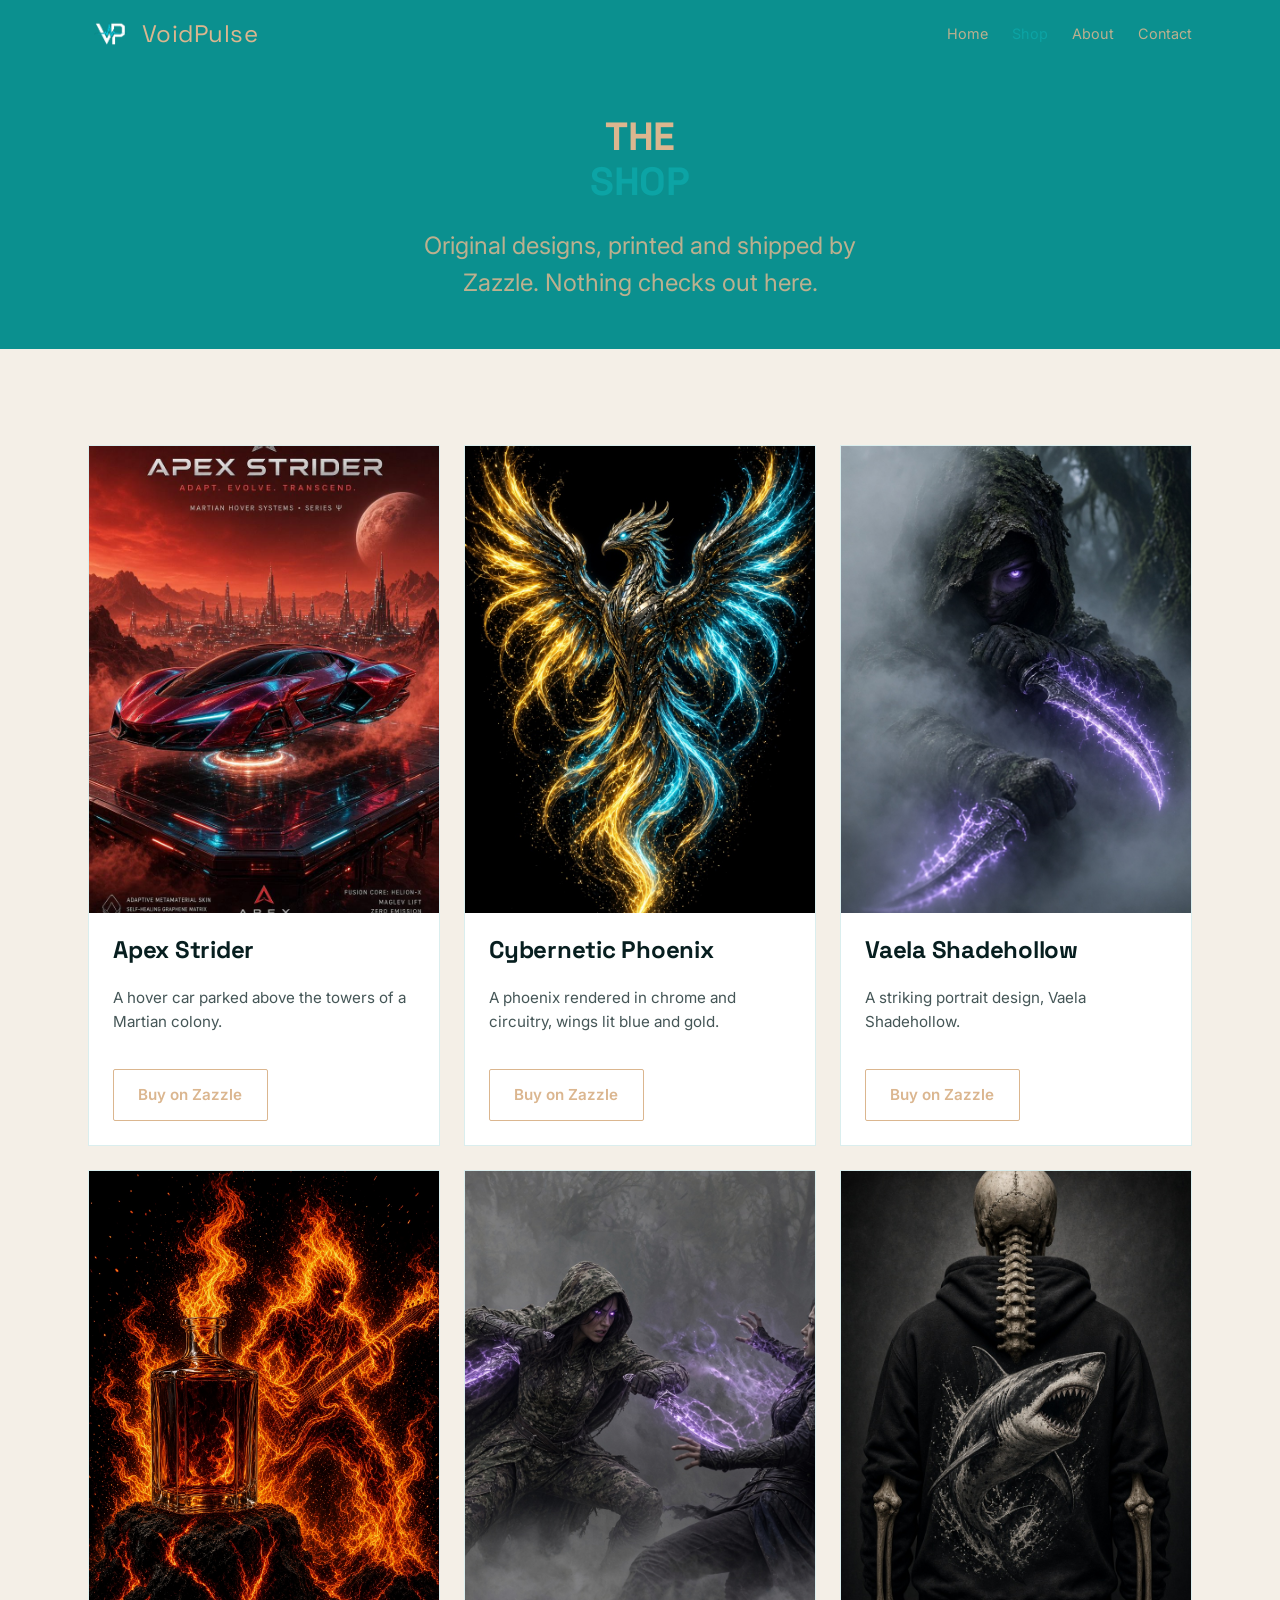
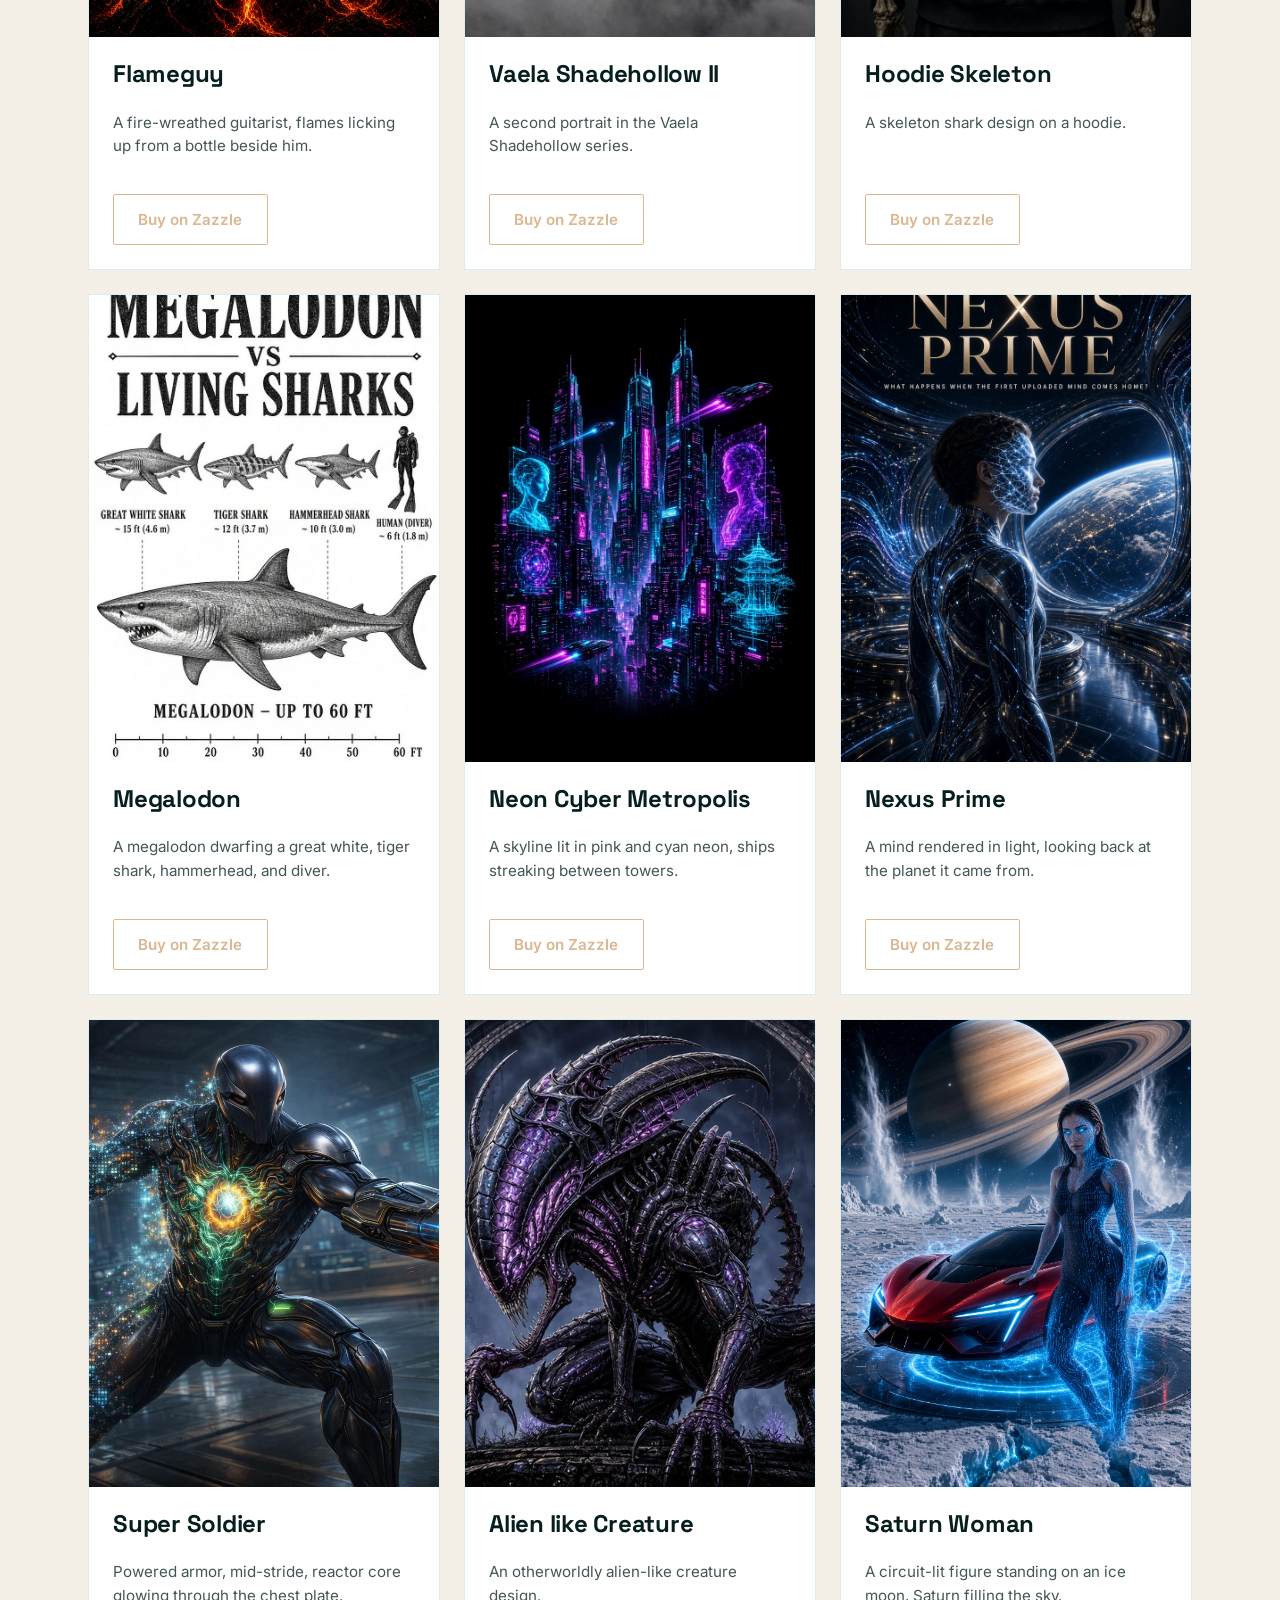
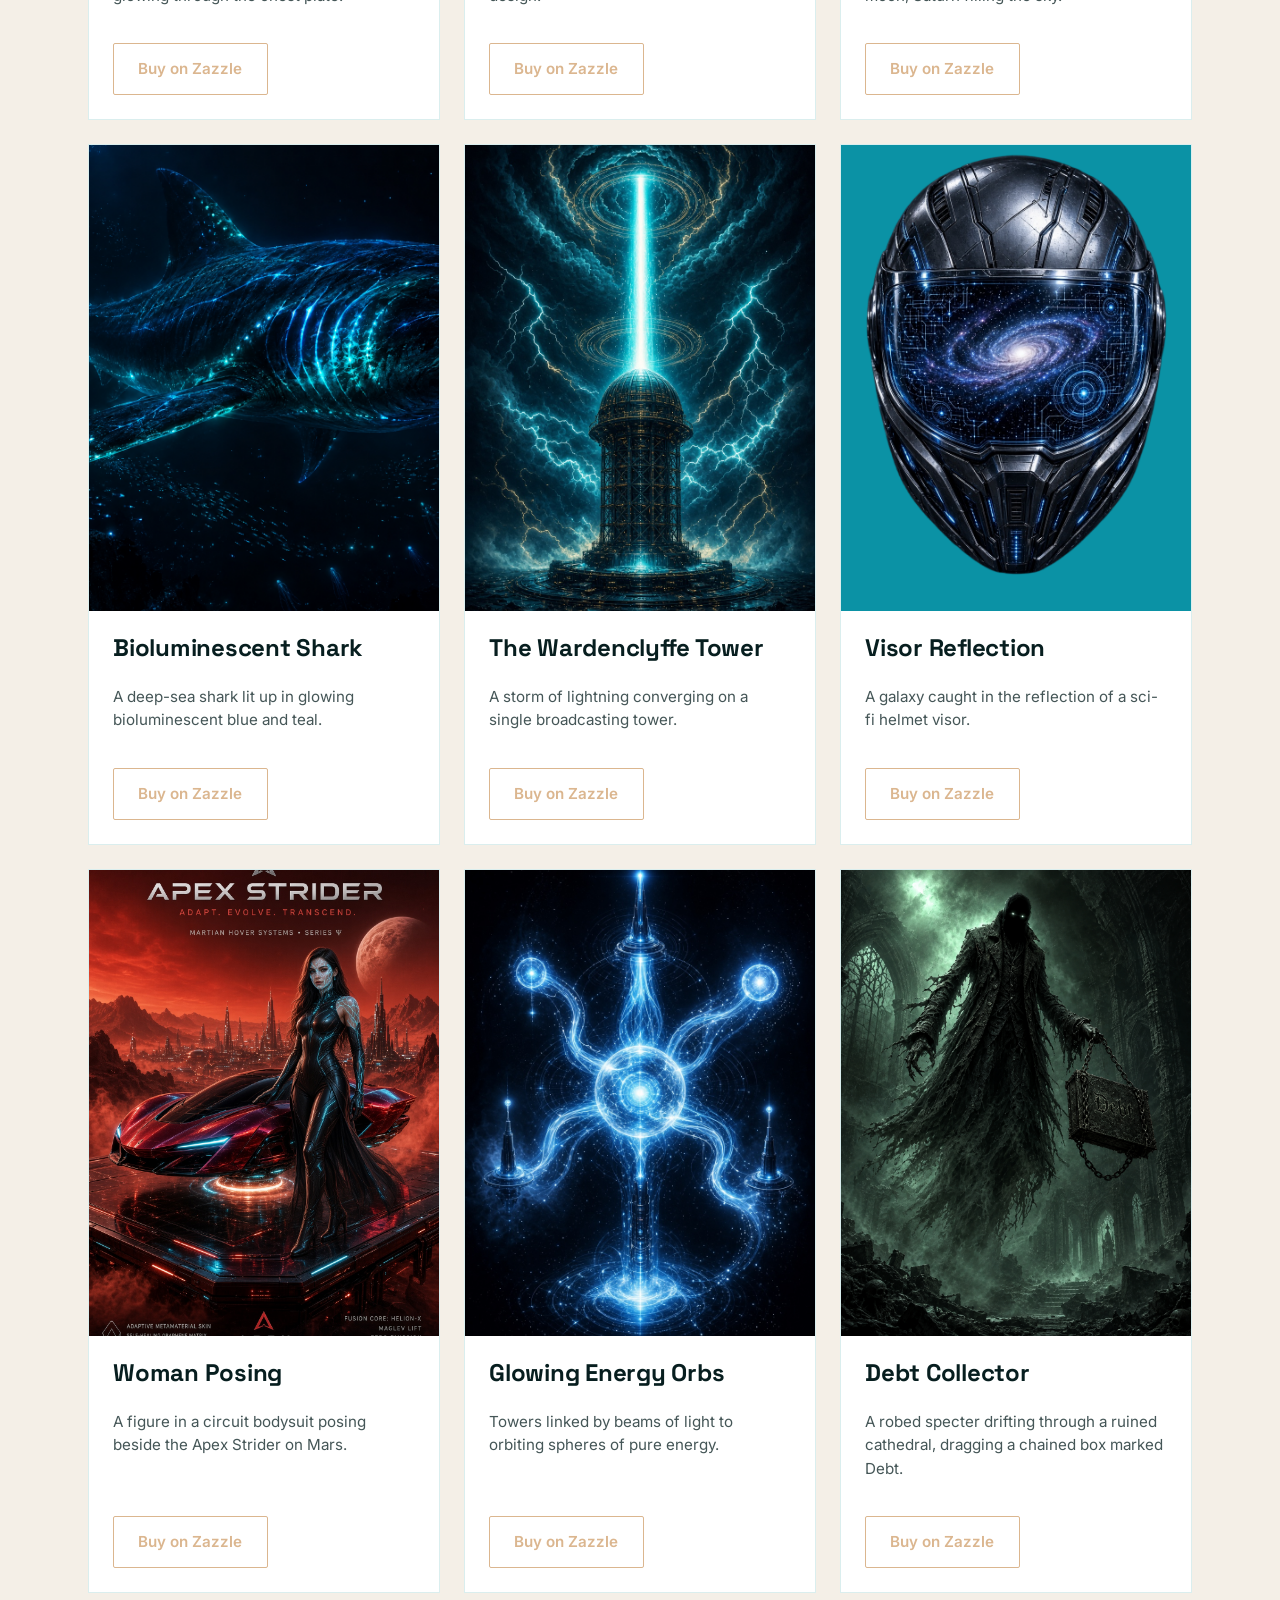
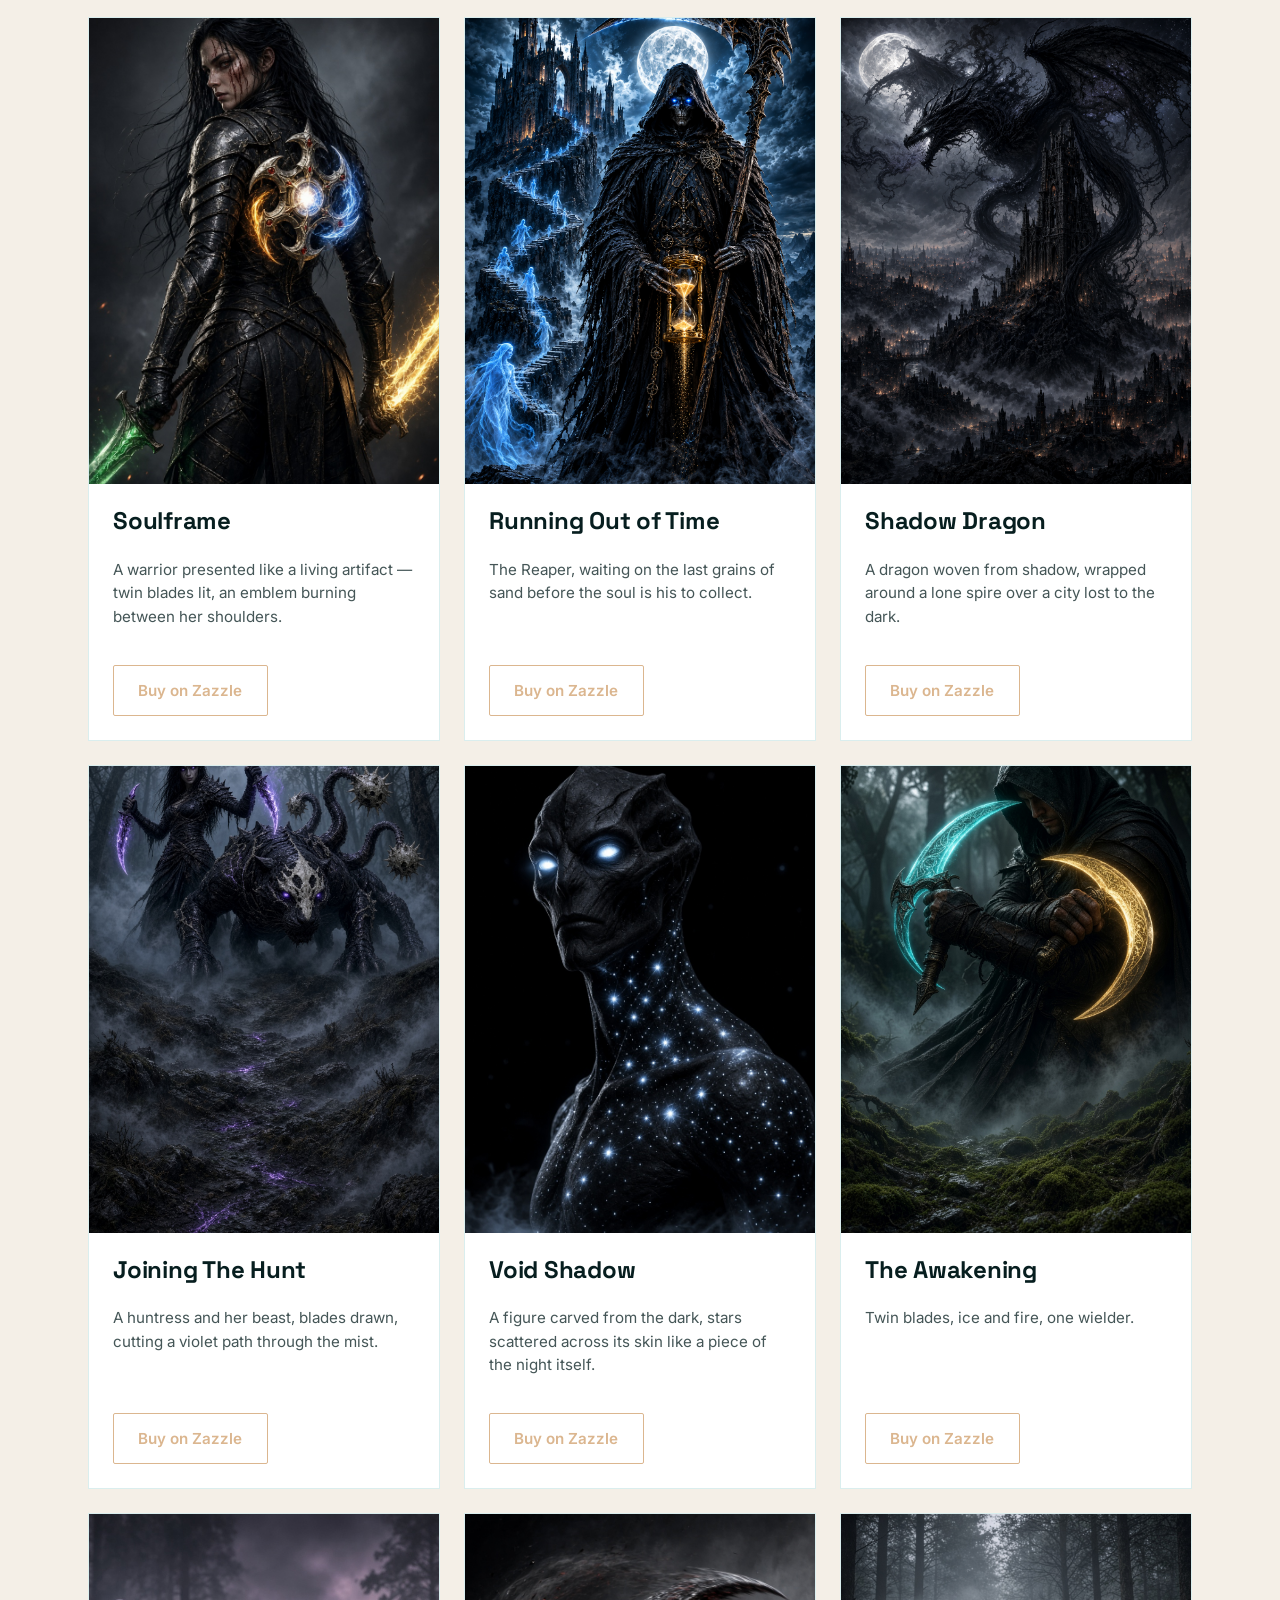
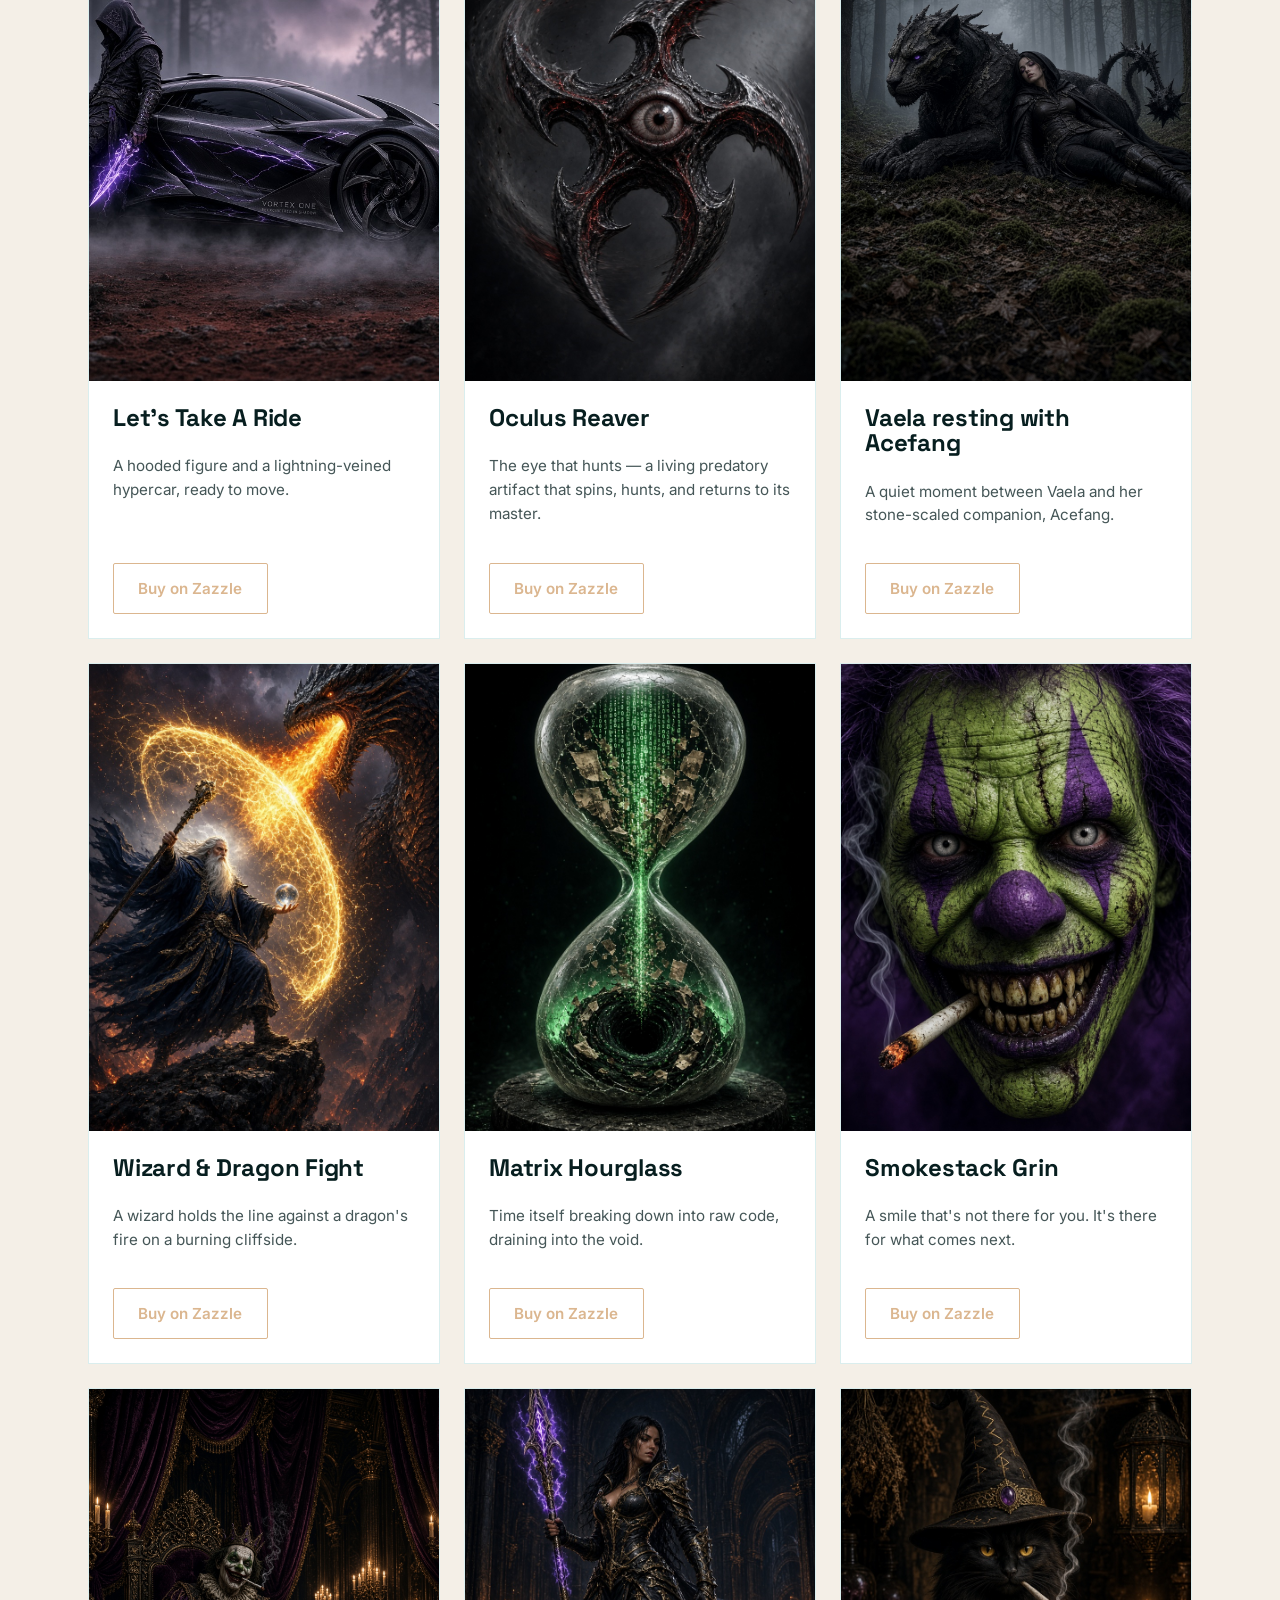
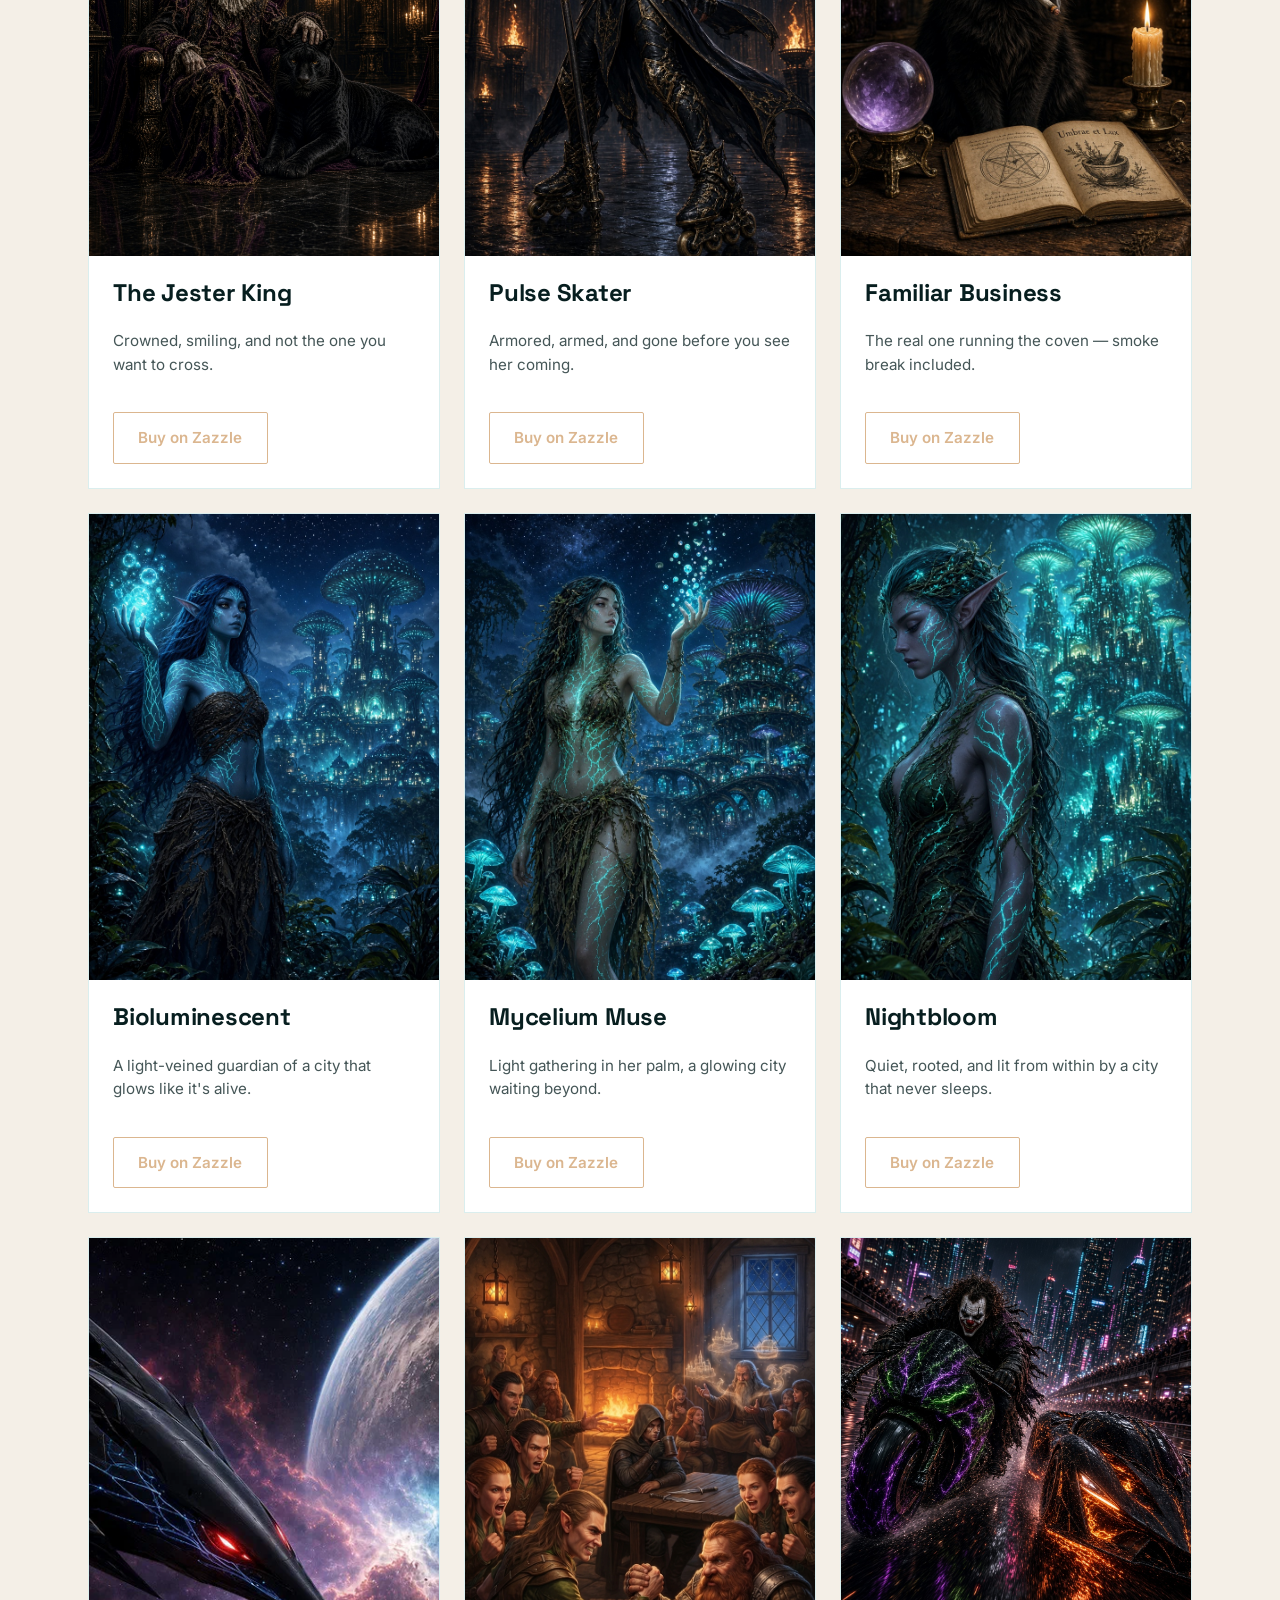
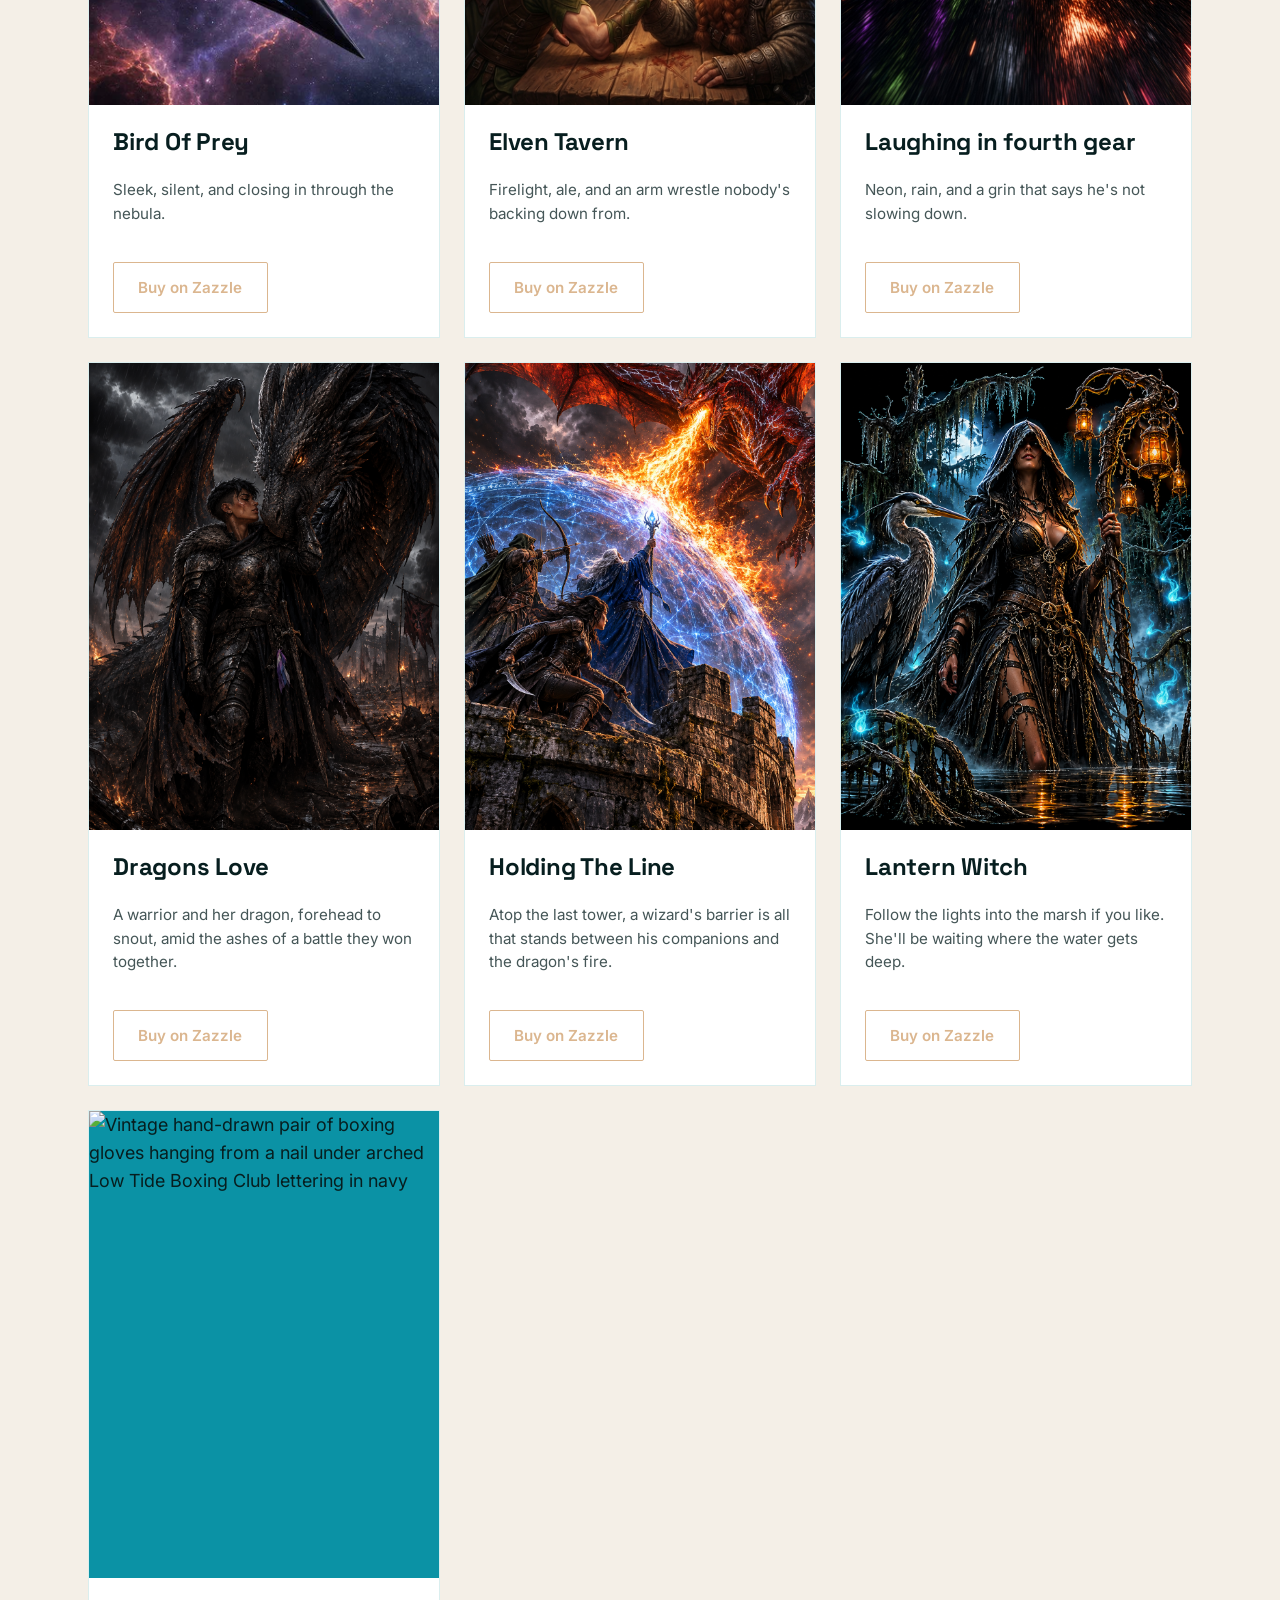
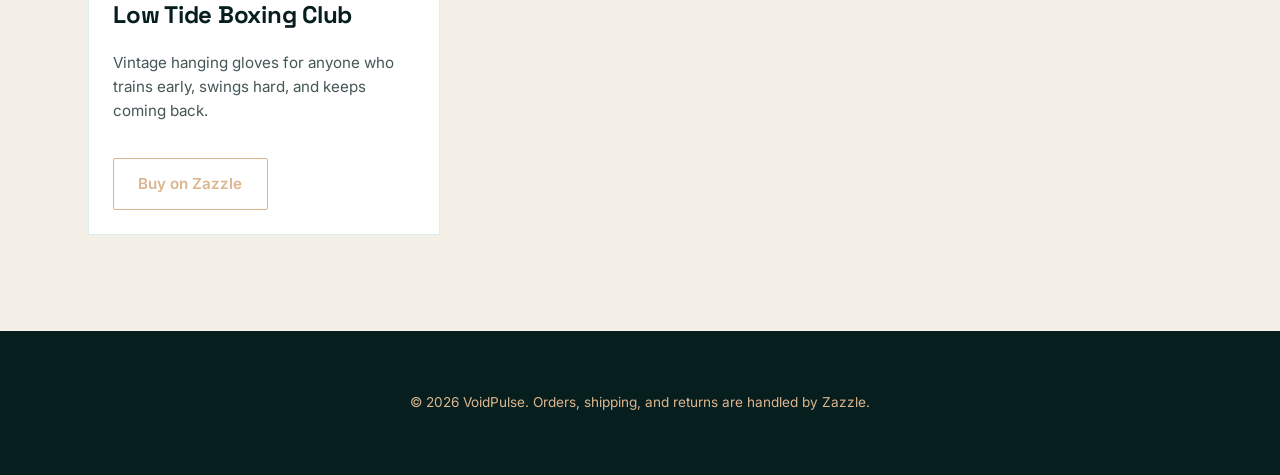
==== commit b63b4f9f: "Add files via upload" ====
--- a/shop.html
+++ b/shop.html
@@ -503,6 +503,17 @@
         </div>
       </article>
 
+      <article class="card">
+        <div class="card-image">
+          <img src="images/Low_Tide_Boxing_Club.png" alt="Vintage hand-drawn pair of boxing gloves hanging from a nail under arched Low Tide Boxing Club lettering in navy">
+        </div>
+        <div class="card-body">
+          <h3 class="card-title">Low Tide Boxing Club</h3>
+          <p class="card-desc">Vintage hanging gloves for anyone who trains early, swings hard, and keeps coming back.</p>
+          <a class="btn btn-outline" href="https://www.zazzle.com/low_boxing_club_t_shirt-256812787215332039?rf=238796556743245903">Buy on Zazzle</a>
+        </div>
+      </article>
+
     </div>
   </div>
 </section>
